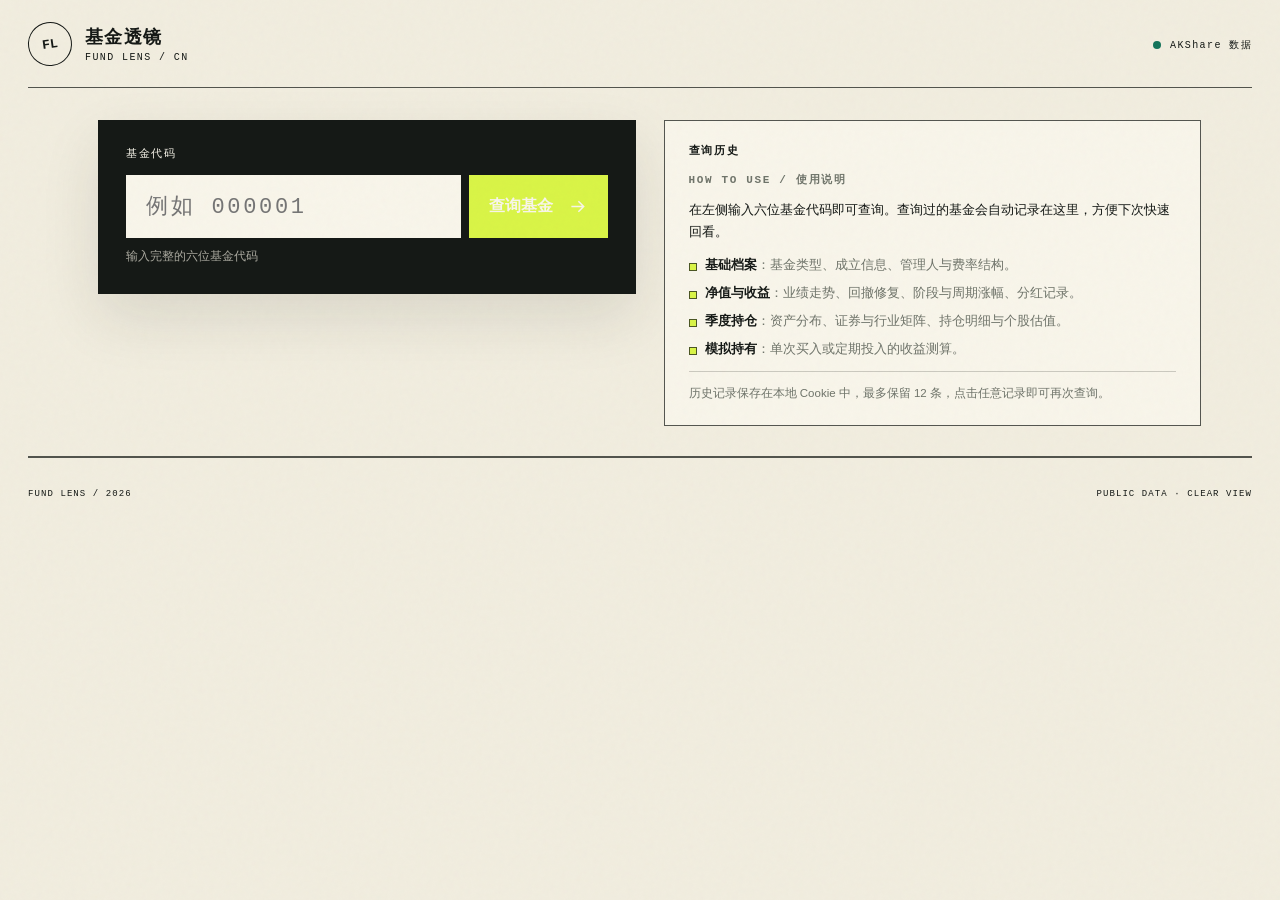
==== static/index.html @ 82916b94 "feat: 牛熊周期新增i说明弹窗并优化移动端展示 - 补充2024-09-24至今牛市段及各周期点位/驱动背景说明 - i按钮改为居中弹窗展示各牛熊周期时间段、点位变化与驱动背景 - 图表包裹横向滚" ====
<!doctype html>
<html lang="zh-CN">
  <head>
    <meta charset="utf-8" />
    <meta name="viewport" content="width=device-width, initial-scale=1" />
    <meta
      name="description"
      content="输入基金代码，查看基金基础资料、净值、阶段业绩与最新持仓。"
    />
    <title>基金透镜 · Fund Lens</title>
    <link
      rel="icon"
      href="data:image/svg+xml,%3Csvg xmlns='http://www.w3.org/2000/svg' viewBox='0 0 64 64'%3E%3Ccircle cx='32' cy='32' r='29' fill='%23f1eddf' stroke='%23151916' stroke-width='3'/%3E%3Ctext x='32' y='38' text-anchor='middle' font-family='serif' font-size='18' font-weight='700' fill='%23151916'%3EFL%3C/text%3E%3C/svg%3E"
    />
    <link rel="stylesheet" href="/static/styles.css?v=20260728.6" />
  </head>
  <body>
    <div class="paper-noise" aria-hidden="true"></div>
    <header class="site-header">
      <a class="brand" href="/" aria-label="基金透镜首页">
        <span class="brand-mark">FL</span>
        <span>
          <strong>基金透镜</strong>
          <small>FUND LENS / CN</small>
        </span>
      </a>
      <div class="live-stamp">
        <span class="pulse-dot"></span>
        AKShare 数据
      </div>
    </header>

    <main>
      <section class="hero" id="search-section">
        <div class="search-panel">
          <form id="fund-form" novalidate>
            <label for="fund-code">基金代码</label>
            <div class="input-row">
              <input
                id="fund-code"
                name="fund-code"
                type="text"
                inputmode="numeric"
                autocomplete="off"
                maxlength="6"
                pattern="[0-9]{6}"
                placeholder="例如 000001"
                aria-describedby="input-help"
              />
              <button type="submit">
                <span>查询基金</span>
                <svg viewBox="0 0 24 24" aria-hidden="true">
                  <path d="M5 12h13M13 6l6 6-6 6" />
                </svg>
              </button>
            </div>
            <p id="input-help" class="input-help">输入完整的六位基金代码</p>
          </form>
        </div>

        <div id="search-history" class="search-history" aria-label="查询历史">
          <div class="search-history-head">
            <span>查询历史</span>
            <button type="button" id="search-history-clear">清空</button>
          </div>
          <div id="search-history-list" class="search-history-list"></div>
          <div id="search-history-empty" class="search-history-empty">
            <p class="eyebrow">HOW TO USE / 使用说明</p>
            <p class="search-history-empty-lead">
              在左侧输入六位基金代码即可查询。查询过的基金会自动记录在这里，方便下次快速回看。
            </p>
            <ul>
              <li><strong>基础档案</strong>：基金类型、成立信息、管理人与费率结构。</li>
              <li><strong>净值与收益</strong>：业绩走势、回撤修复、阶段与周期涨幅、分红记录。</li>
              <li><strong>季度持仓</strong>：资产分布、证券与行业矩阵、持仓明细与个股估值。</li>
              <li><strong>模拟持有</strong>：单次买入或定期投入的收益测算。</li>
            </ul>
            <p class="search-history-empty-tip">
              历史记录保存在本地 Cookie 中，最多保留 12 条，点击任意记录即可再次查询。
            </p>
          </div>
        </div>
      </section>

      <section id="loading-state" class="loading-state" hidden aria-live="polite">
        <div class="loading-orbit">
          <span></span>
          <span></span>
          <strong>读取</strong>
        </div>
        <div>
          <p class="eyebrow">CONNECTING TO DATA SOURCE</p>
          <h2>正在穿透基金档案…</h2>
          <p>AKShare 上游查询通常需要几秒钟。</p>
        </div>
      </section>

      <section id="error-state" class="error-state" hidden role="alert">
        <span class="error-code">!</span>
        <div>
          <p class="eyebrow">QUERY INTERRUPTED</p>
          <h2>这次没有拿到数据</h2>
          <p id="error-message"></p>
        </div>
      </section>

      <section id="results" class="results" hidden aria-live="polite">
        <header class="fund-header">
          <div>
            <p class="eyebrow">FUND PROFILE / 基金档案</p>
            <div class="title-line">
              <h2 id="fund-name">—</h2>
              <span id="fund-code-badge" class="code-badge">000000</span>
            </div>
            <div class="fund-tags">
              <span id="fund-type">—</span>
              <span id="fund-date">成立于 —</span>
              <span id="query-time">更新于 —</span>
            </div>
            <div class="fund-benchmark-summary">
              <span>业绩比较基准</span>
              <strong id="benchmark">—</strong>
            </div>
          </div>
          <div class="fund-refresh-control">
            <button id="copy-ai-button" class="refresh-button" type="button">
              <svg viewBox="0 0 24 24" aria-hidden="true">
                <path d="M9 9h10v12H9zM5 15H3V3h12v2" />
              </svg>
              <span>复制给 AI</span>
            </button>
            <button id="refresh-button" class="refresh-button" type="button">
              <svg viewBox="0 0 24 24" aria-hidden="true">
                <path d="M20 11a8 8 0 1 0-2.34 5.66M20 4v7h-7" />
              </svg>
              <span>强制刷新</span>
            </button>
            <small id="fund-cache-note">日缓存 · 收盘后更新</small>
          </div>
        </header>

        <details class="fund-profile-section compact-profile" aria-labelledby="fund-profile-title" open>
          <summary class="compact-profile-summary">
            <div>
              <p class="eyebrow">FULL PROFILE / FEES / OWNERSHIP</p>
              <h2 id="fund-profile-title">基金档案</h2>
            </div>
            <div class="compact-profile-summary-metrics">
              <span>成立 <strong id="profile-summary-age">—</strong></span>
              <span>管理人 <strong id="profile-summary-manager">—</strong></span>
              <span>运作费 <strong id="profile-summary-cost">—</strong></span>
              <i aria-hidden="true"></i>
            </div>
          </summary>

          <div class="fund-profile-grid">
            <article class="profile-card scale-card">
              <div class="profile-card-heading">
                <span class="section-label">LIFECYCLE &amp; SCALE</span>
                <span id="fund-scale-date">—</span>
              </div>
              <div class="profile-lead">
                <span>最新净资产</span>
                <strong id="fund-scale">—</strong>
              </div>
              <dl class="profile-facts">
                <div>
                  <dt>成立日期</dt>
                  <dd id="founded-date">—</dd>
                </div>
                <div>
                  <dt>成立时间</dt>
                  <dd id="fund-age">—</dd>
                </div>
                <div>
                  <dt>最新份额</dt>
                  <dd id="fund-shares">—</dd>
                </div>
                <div>
                  <dt>成立份额</dt>
                  <dd id="founded-scale">—</dd>
                </div>
              </dl>

              <div class="holder-block">
                <div class="profile-card-heading">
                  <span class="section-label">HOLDER STRUCTURE</span>
                  <span id="holder-period">—</span>
                </div>
                <div
                  id="holder-bar"
                  class="holder-bar"
                  role="img"
                  aria-label="基金个人和机构持有比例"
                >
                  <i id="institution-bar"></i>
                  <i id="individual-bar"></i>
                </div>
                <div class="holder-values">
                  <div>
                    <span><i></i>机构持有</span>
                    <strong id="institution-share">—</strong>
                  </div>
                  <div>
                    <span><i></i>个人持有</span>
                    <strong id="individual-share">—</strong>
                  </div>
                </div>
                <p id="holder-note" class="profile-note">—</p>
              </div>
            </article>

            <article class="profile-card fee-card">
              <div class="profile-card-heading">
                <span class="section-label">PURCHASE FEE</span>
                <span id="purchase-fee-method">—</span>
              </div>
              <div class="profile-lead fee-lead">
                <span id="purchase-fee-lead-label">买入费率</span>
                <strong id="purchase-fee-lead">—</strong>
              </div>
              <p id="purchase-fee-note" class="profile-note">—</p>
              <div class="fee-redeem-block">
                <div class="profile-card-heading">
                  <span class="section-label">REDEEM FEE</span>
                  <span>按持有期限</span>
                </div>
                <div id="redeem-fee-list" class="purchase-fee-list"></div>
                <p id="redeem-fee-note" class="profile-note">—</p>
              </div>
            </article>
          </div>

          <div class="profile-research-grid">
            <article class="profile-card management-card">
              <div class="profile-card-heading">
                <span class="section-label">MANAGEMENT &amp; COST</span>
                <span>持续运作费率</span>
              </div>
              <dl class="facts-list compact-facts">
                <div><dt>基金管理人</dt><dd id="manager">—</dd></div>
                <div><dt>基金托管人</dt><dd id="custodian">—</dd></div>
                <div><dt>管理费率</dt><dd id="management-fee">—</dd></div>
                <div><dt>托管费率</dt><dd id="custodian-fee">—</dd></div>
              </dl>
            </article>

            <article id="share-class-card" class="profile-card share-class-card" hidden>
              <div class="profile-card-heading">
                <span class="section-label">A / C SHARE CLASS</span>
                <span id="share-class-current">—</span>
              </div>
              <div class="share-class-advice">
                <strong id="share-class-threshold">—</strong>
                <p id="share-class-summary" class="profile-note">—</p>
              </div>
              <dl class="facts-list compact-facts">
                <div>
                  <dt>A 类（长期）</dt>
                  <dd id="share-class-a">—</dd>
                </div>
                <div>
                  <dt>C 类（短期）</dt>
                  <dd id="share-class-c">—</dd>
                </div>
              </dl>
              <p id="share-class-note" class="profile-note">—</p>
            </article>
          </div>
        </details>

        <section class="nav-history-section">
          <div class="nav-history-heading">
            <div>
              <p class="eyebrow">PERFORMANCE LENS / HOLDING PERIOD</p>
              <h2>净值与收益全景</h2>
              <p id="nav-chart-subtitle">近一年业绩走势</p>
            </div>
            <div class="nav-chart-controls">
              <div
                id="nav-metric-switcher"
                class="metric-switcher"
                role="tablist"
                aria-label="净值曲线指标"
              >
                <button
                  type="button"
                  data-nav-metric="累计收益率"
                  role="tab"
                  class="active"
                >
                  业绩走势
                </button>
                <button type="button" data-nav-metric="回撤修复" role="tab">
                  回撤修复
                </button>
                <button type="button" data-nav-metric="牛熊周期" role="tab">
                  牛熊周期
                </button>
                <button type="button" data-nav-metric="阶段收益" role="tab">
                  阶段涨幅
                </button>
                <button type="button" data-nav-metric="周期收益" role="tab">
                  周期涨幅
                </button>
                <button type="button" data-nav-metric="累计净值" role="tab">
                  累计净值
                </button>
                <button type="button" data-nav-metric="分红记录" role="tab">
                  分红记录
                </button>
              </div>
              <div
                id="nav-range-switcher"
                class="range-switcher"
                role="tablist"
                aria-label="净值曲线时间区间"
              >
                <button type="button" data-nav-range="all" role="tab">成立以来</button>
                <button type="button" data-nav-range="5y" role="tab">近5年</button>
                <button type="button" data-nav-range="3y" role="tab">近3年</button>
                <button type="button" data-nav-range="1y" role="tab" class="active">近1年</button>
                <button type="button" data-nav-range="6m" role="tab">近6个月</button>
                <button type="button" data-nav-range="3m" role="tab">近3个月</button>
                <button type="button" data-nav-range="1m" role="tab">近1个月</button>
                <button type="button" data-nav-range="custom" role="tab">自定义</button>
              </div>
              <div id="track-benchmark-control" class="track-benchmark-control">
                <label for="track-benchmark-select">
                  <span>赛道基准</span>
                  <select id="track-benchmark-select"></select>
                </label>
                <button
                  id="track-benchmark-help"
                  class="metric-help-trigger"
                  type="button"
                  aria-label="查看赛道基准编制说明"
                  aria-haspopup="dialog"
                  aria-controls="benchmark-help-dialog"
                >i</button>
                <small id="track-benchmark-status">选择用于同图比较的赛道指数</small>
              </div>
            </div>
          </div>

          <form id="nav-custom-range" class="nav-custom-range" hidden>
            <div class="custom-range-intro">
              <span class="section-label">CUSTOM HOLDING WINDOW</span>
              <strong>定义观察区间</strong>
              <small id="custom-range-available">—</small>
            </div>
            <label>
              <span>开始日期</span>
              <input id="custom-range-start" type="date" required />
            </label>
            <i aria-hidden="true">→</i>
            <label>
              <span>结束日期</span>
              <input id="custom-range-end" type="date" required />
            </label>
            <button type="submit">应用区间</button>
            <p id="custom-range-error" role="alert" hidden></p>
          </form>

          <div class="nav-history-summary">
            <div>
              <span id="nav-range-change-label">区间收益</span>
              <strong id="nav-range-change">—</strong>
            </div>
            <div>
              <span id="nav-range-high-label">区间最高</span>
              <strong id="nav-range-high">—</strong>
            </div>
            <div>
              <span id="nav-range-low-label">区间最低</span>
              <strong id="nav-range-low">—</strong>
            </div>
            <div>
              <span id="nav-range-dates-label">覆盖日期</span>
              <strong id="nav-range-dates">—</strong>
            </div>
          </div>

          <section
            id="drawdown-comparison"
            class="drawdown-comparison"
            aria-label="基金与赛道基准回撤修复对比"
            hidden
          >
            <header>
              <div>
                <span class="section-label">DRAWDOWN BENCHMARK</span>
                <h3>回撤修复对照</h3>
              </div>
              <span>同一观察区间</span>
            </header>
            <div class="drawdown-comparison-grid">
              <span class="drawdown-metric-heading">指标</span>
              <strong id="drawdown-fund-heading">基金</strong>
              <strong id="drawdown-benchmark-heading">赛道基准</strong>

              <span>最大回撤比例</span>
              <strong id="drawdown-fund-value">—</strong>
              <strong id="drawdown-benchmark-value">—</strong>

              <span>最大回撤修复天数</span>
              <strong id="drawdown-fund-recovery">—</strong>
              <strong id="drawdown-benchmark-recovery">—</strong>
            </div>
          </section>

          <div id="nav-chart-shell" class="nav-chart-shell">
            <div id="nav-chart-legend" class="nav-chart-legend">
              <span id="nav-chart-fund-legend" class="fund-series">基金涨幅</span>
              <span id="benchmark-legend-label" class="benchmark-series">赛道基准</span>
            </div>
            <svg
              id="nav-history-chart"
              viewBox="0 0 1000 360"
              preserveAspectRatio="none"
              role="img"
              aria-label="基金净值与收益曲线"
            ></svg>
            <div id="nav-chart-tooltip" class="nav-chart-tooltip" hidden>
              <span></span>
              <strong></strong>
            </div>
            <div id="no-nav-history" class="no-nav-history" hidden>
              暂无可用的历史净值数据。
            </div>
          </div>
          <div
            id="dividend-history-panel"
            class="dividend-history-panel"
            aria-label="基金分红记录"
            hidden
          >
            <div class="dividend-list-heading">
              <span>除息日期</span>
              <span>每份现金分红</span>
              <span>公告说明</span>
            </div>
            <div id="dividend-history-list" class="dividend-history-list"></div>
            <div id="no-dividend-history" class="no-dividend-history" hidden>
              所选区间内暂无分红记录。
            </div>
          </div>
          <div
            id="periodic-returns-panel"
            class="periodic-returns-panel"
            aria-label="基金周期涨幅"
            hidden
          >
            <div class="periodic-returns-toolbar">
              <small id="periodic-returns-subtitle">各自然年内的基金、赛道与相对涨跌幅</small>
              <div
                id="periodic-returns-switcher"
                class="periodic-returns-switcher"
                role="tablist"
                aria-label="周期涨幅粒度"
              >
                <button type="button" data-periodic-unit="year" role="tab" class="active">
                  按年
                </button>
                <button type="button" data-periodic-unit="quarter" role="tab">
                  按季度
                </button>
                <button type="button" data-periodic-unit="month" role="tab">
                  按月
                </button>
              </div>
            </div>
            <div class="periodic-returns-list-heading">
              <span>周期</span>
              <span>基金涨幅</span>
              <span id="periodic-benchmark-heading">赛道涨幅</span>
              <span>相对赛道</span>
            </div>
            <div id="periodic-returns-grid" class="periodic-returns-list"></div>
            <div id="periodic-returns-empty" class="periodic-returns-empty" hidden>
              暂无足够的净值数据用于计算周期涨幅。
            </div>
          </div>
          <div
            id="stage-performance-panel"
            class="stage-performance-panel"
            aria-label="阶段涨幅"
            hidden
          >
            <div class="stage-performance-scroll">
              <div class="stage-performance-list-heading">
                <span>阶段</span>
                <span>基金涨幅</span>
                <span id="stage-benchmark-heading">赛道涨幅</span>
                <span>相对赛道</span>
              </div>
              <div id="performance-chart" class="stage-performance-list"></div>
            </div>
          </div>
          <div
            id="bull-bear-panel"
            class="bull-bear-panel"
            aria-label="牛熊周期对比"
            hidden
          >
            <div class="bull-bear-legend">
              <span class="fund-series" id="bull-bear-fund-legend">本基金</span>
              <span class="benchmark-series">沪深300</span>
              <button
                type="button"
                id="bull-bear-info-toggle"
                class="bull-bear-info-toggle"
                aria-expanded="false"
                aria-controls="bull-bear-info"
                title="查看各牛熊周期说明"
              >
                i
              </button>
            </div>
            <div class="bull-bear-chart-scroll">
              <svg
                id="bull-bear-chart"
                viewBox="0 0 1000 360"
                preserveAspectRatio="none"
                role="img"
                aria-label="各牛熊周期内本基金与沪深300累计涨跌幅走势"
              ></svg>
            </div>
            <div id="bull-bear-empty" class="bull-bear-empty" hidden>
              暂无足够的净值数据用于绘制牛熊周期走势。
            </div>
            <p class="bull-bear-caption">上扬曲线为牛市阶段，下降曲线为熊市阶段。</p>
          </div>
          <p id="nav-chart-note" class="nav-chart-note">
            所选区间首日归零，不代表投资者从基金成立日起持有。
          </p>

          <details class="holding-simulator">
            <summary class="simulator-summary">
              <span>
                <small>PERSONAL HOLDING VIEW</small>
                <strong>模拟持有</strong>
              </span>
              <span class="simulator-summary-action">
                <span>单次买入 / 定期投入</span>
                <i aria-hidden="true"></i>
              </span>
            </summary>
            <div class="simulator-body">
              <div class="simulator-intro">
              <div
                id="simulator-mode-switcher"
                class="simulator-mode-switcher"
                role="tablist"
                aria-label="模拟投入方式"
              >
                <button
                  type="button"
                  data-simulator-mode="single"
                  role="tab"
                  class="active"
                >
                  单次买入
                </button>
                <button
                  type="button"
                  data-simulator-mode="recurring"
                  role="tab"
                >
                  定期投入
                </button>
              </div>
              <p id="simulator-description">
                假设在选定日期一次性买入并持有至最新净值日，查看更贴近个人持有期的收益。
              </p>
              </div>
              <form id="holding-simulator-form" class="simulator-form">
              <label>
                <span id="investment-date-label">买入日期</span>
                <input id="holding-start-date" type="date" required />
              </label>
              <label>
                <span id="investment-amount-label">买入金额</span>
                <div class="amount-input">
                  <b>¥</b>
                  <input
                    id="holding-amount"
                    type="number"
                    min="100"
                    step="100"
                    value="10000"
                    required
                  />
                </div>
              </label>
              <label id="investment-frequency-field" hidden>
                <span>投入频率</span>
                <select id="investment-frequency">
                  <option value="monthly">每月一次</option>
                  <option value="weekly">每周一次</option>
                </select>
              </label>
              <button id="holding-simulator-submit" type="submit">
                计算持有结果
              </button>
              </form>
              <div id="holding-simulation-results" class="simulation-results">
              <div>
                <span>累计投入</span>
                <strong id="holding-invested">—</strong>
              </div>
              <div>
                <span id="investment-count-label">买入次数</span>
                <strong id="investment-count">—</strong>
              </div>
              <div>
                <span>持有收益率</span>
                <strong id="holding-return">—</strong>
              </div>
              <div>
                <span>模拟盈亏</span>
                <strong id="holding-profit">—</strong>
              </div>
              <div>
                <span>模拟期末价值</span>
                <strong id="holding-end-value">—</strong>
              </div>
              <div>
                <span>实际计价区间</span>
                <strong id="holding-period">—</strong>
              </div>
              </div>
              <p id="holding-simulator-note" class="simulator-note">
                按单位净值和现金分红估算；不计申购、赎回费用。
              </p>
            </div>
          </details>
        </section>

        <section class="holdings-section">
          <div class="holdings-heading">
            <div>
              <p class="eyebrow">PORTFOLIO DISCLOSURE</p>
              <h2>基金持仓</h2>
              <p id="holdings-period">—</p>
              <p id="holdings-context" class="holdings-context" hidden></p>
            </div>
            <div class="holdings-summary">
              <div id="holdings-tabs" class="holdings-tabs" hidden></div>
              <div class="holdings-count">
                <strong id="holdings-count">0</strong>
                <span>项披露持仓</span>
              </div>
            </div>
          </div>

          <div id="holdings-explorer" class="holdings-explorer" hidden>
            <div class="quarter-switcher">
              <div>
                <span class="section-label">REPORTING PERIOD</span>
                <label for="holdings-quarter-select">选择持仓季度</label>
                <p>切换后按需查询该季度披露的股票、债券与基金持仓。</p>
              </div>
              <div class="quarter-select-control">
                <select
                  id="holdings-quarter-select"
                  aria-label="选择基金持仓季度"
                ></select>
                <span aria-hidden="true">↓</span>
              </div>
              <p
                id="holdings-quarter-status"
                class="holdings-quarter-status"
                role="status"
              >
                <i></i>
                <span>最新披露</span>
              </p>
            </div>

            <section class="quarter-report-panel" aria-labelledby="quarter-report-title">
              <header>
                <div>
                  <span class="section-label">QUARTERLY REPORT ARCHIVE</span>
                  <h3 id="quarter-report-title">季度报告</h3>
                </div>
                <p>
                  <strong id="quarter-report-count">0</strong>
                  <span>份原始报告</span>
                </p>
              </header>
              <div id="quarter-report-list" class="quarter-report-list"></div>
            </section>
          </div>

          <div id="holdings-content" class="holdings-content">
            <article class="asset-allocation-panel">
              <header class="asset-allocation-heading">
                <div>
                  <span class="section-label">ASSET ALLOCATION</span>
                  <h3>资产分布</h3>
                </div>
                <div class="asset-allocation-period">
                  <strong id="asset-allocation-period">—</strong>
                  <span>占基金总资产</span>
                </div>
              </header>
              <div
                id="asset-allocation-bar"
                class="asset-allocation-bar"
                role="img"
                aria-label="基金资产分布"
              ></div>
              <div
                id="asset-allocation-stats"
                class="asset-allocation-stats"
              ></div>
              <aside
                id="target-fund-disclosure"
                class="target-fund-disclosure"
                aria-label="ETF 联接基金原始持仓"
                hidden
              >
                <div class="target-fund-marker">
                  <span>ORIGINAL POSITION</span>
                  <strong>原始基金持仓</strong>
                </div>
                <div class="target-fund-identity">
                  <strong id="target-fund-name">—</strong>
                  <span id="target-fund-code">—</span>
                </div>
                <dl class="target-fund-metrics">
                  <div>
                    <dt>占基金净值</dt>
                    <dd id="target-fund-weight">—</dd>
                  </div>
                  <div>
                    <dt>持仓市值</dt>
                    <dd id="target-fund-market-value">—</dd>
                  </div>
                </dl>
                <div id="target-fund-status" class="target-fund-status">
                  <i aria-hidden="true"></i>
                  <span>已穿透至底层股票</span>
                </div>
              </aside>
              <p id="asset-allocation-note" class="matrix-note">
                资产分布来自基金最新季度报告。
              </p>
            </article>

            <div class="portfolio-matrices">
              <article class="treemap-panel">
                <header class="treemap-heading">
                  <div>
                    <span class="section-label">SECURITY MAP</span>
                    <h3 id="security-map-title">证券持仓矩阵</h3>
                  </div>
                  <div class="matrix-total">
                    <strong id="top-holdings-share">0%</strong>
                    <span id="top-holdings-share-label">已列示占净值</span>
                  </div>
                </header>
                <div
                  id="holding-treemap"
                  class="treemap holding-treemap"
                  role="img"
                  aria-label="证券持仓占净值比例矩阵图"
                ></div>
                <p id="security-map-note" class="matrix-note">
                  矩形面积按各项占净值比例分配，标签显示实际比例。
                </p>
              </article>

              <article class="treemap-panel sector-panel">
                <header class="treemap-heading">
                  <div>
                    <span id="structure-map-label" class="section-label"
                      >SECTOR MAP</span
                    >
                    <h3 id="structure-map-title">行业 / 板块矩阵</h3>
                    <div
                      id="structure-view-tabs"
                      class="structure-view-tabs"
                      role="tablist"
                      aria-label="债券结构维度"
                      hidden
                    ></div>
                  </div>
                  <div class="matrix-total">
                    <strong id="sector-total-share">0%</strong>
                    <span id="sector-total-share-label">股票行业占净值</span>
                  </div>
                </header>
                <div
                  id="sector-treemap"
                  class="treemap sector-treemap"
                  role="img"
                  aria-label="股票行业配置占净值比例矩阵图"
                ></div>
                <div id="sector-empty" class="matrix-empty" hidden></div>
                <p id="sector-note" class="matrix-note">
                  行业分类来自基金定期报告披露。
                </p>
              </article>
            </div>

            <article
              id="stock-fundamentals-panel"
              class="stock-fundamentals-panel"
              hidden
            >
              <header class="stock-fundamentals-heading">
                <div>
                  <span class="section-label">STOCK FUNDAMENTALS</span>
                  <h3>持仓股票估值与质量</h3>
                </div>
                <div class="stock-fundamentals-coverage">
                  <strong id="stock-fundamentals-coverage">0 / 0</strong>
                  <span>指标覆盖</span>
                </div>
              </header>
              <div class="stock-fundamentals-grid">
                <div>
                  <div class="metric-card-label">
                    <span>加权 PE</span>
                    <button
                      class="metric-help-trigger"
                      type="button"
                      data-metric-help="PE"
                      aria-label="查看 PE 指标说明"
                      aria-haspopup="dialog"
                      aria-controls="metric-help-dialog"
                    >i</button>
                  </div>
                  <strong id="stock-weighted-pe">—</strong>
                  <small>TTM</small>
                </div>
                <div>
                  <div class="metric-card-label">
                    <span>加权 PB</span>
                    <button
                      class="metric-help-trigger"
                      type="button"
                      data-metric-help="PB"
                      aria-label="查看 PB 指标说明"
                      aria-haspopup="dialog"
                      aria-controls="metric-help-dialog"
                    >i</button>
                  </div>
                  <strong id="stock-weighted-pb">—</strong>
                  <small>MRQ</small>
                </div>
                <div>
                  <div class="metric-card-label">
                    <span>加权 ROE</span>
                    <button
                      class="metric-help-trigger"
                      type="button"
                      data-metric-help="ROE"
                      aria-label="查看 ROE 指标说明"
                      aria-haspopup="dialog"
                      aria-controls="metric-help-dialog"
                    >i</button>
                  </div>
                  <strong id="stock-weighted-roe">—</strong>
                  <small>PB ÷ PE</small>
                </div>
                <div>
                  <div class="metric-card-label">
                    <span>加权股息率</span>
                    <button
                      class="metric-help-trigger"
                      type="button"
                      data-metric-help="股息率"
                      aria-label="查看股息率指标说明"
                      aria-haspopup="dialog"
                      aria-controls="metric-help-dialog"
                    >i</button>
                  </div>
                  <strong id="stock-weighted-dividend-yield">—</strong>
                  <small>近 12 个月</small>
                </div>
              </div>
              <p id="stock-fundamentals-note" class="matrix-note">
                按已披露股票占净值比例，对可用指标分别加权。
              </p>
            </article>

            <div class="holdings-detail">
              <div class="detail-heading">
                <span class="section-label">DISCLOSED POSITIONS</span>
                <span>明细数据</span>
              </div>
              <div class="table-wrap">
                <table>
                  <thead>
                    <tr>
                      <th>排名</th>
                      <th>证券</th>
                      <th class="stock-industry-column">行业</th>
                      <th id="holding-weight-heading">占净值</th>
                      <th class="stock-fundamental-column">
                        <span class="table-metric-label">PE
                          <button
                            class="metric-help-trigger"
                            type="button"
                            data-metric-help="PE"
                            aria-label="查看 PE 指标说明"
                            aria-haspopup="dialog"
                            aria-controls="metric-help-dialog"
                          >i</button>
                        </span>
                      </th>
                      <th class="stock-fundamental-column">
                        <span class="table-metric-label">PB
                          <button
                            class="metric-help-trigger"
                            type="button"
                            data-metric-help="PB"
                            aria-label="查看 PB 指标说明"
                            aria-haspopup="dialog"
                            aria-controls="metric-help-dialog"
                          >i</button>
                        </span>
                      </th>
                      <th class="stock-fundamental-column">
                        <span class="table-metric-label">ROE
                          <button
                            class="metric-help-trigger"
                            type="button"
                            data-metric-help="ROE"
                            aria-label="查看 ROE 指标说明"
                            aria-haspopup="dialog"
                            aria-controls="metric-help-dialog"
                          >i</button>
                        </span>
                      </th>
                      <th class="stock-fundamental-column">
                        <span class="table-metric-label">股息率
                          <button
                            class="metric-help-trigger"
                            type="button"
                            data-metric-help="股息率"
                            aria-label="查看股息率指标说明"
                            aria-haspopup="dialog"
                            aria-controls="metric-help-dialog"
                          >i</button>
                        </span>
                      </th>
                      <th id="quantity-heading">持股数</th>
                      <th>持仓市值</th>
                    </tr>
                  </thead>
                  <tbody id="holdings-table"></tbody>
                </table>
                <div id="no-holdings" class="no-holdings" hidden>
                  该基金暂无可用的股票、债券或基金持仓数据。
                </div>
              </div>
            </div>
          </div>
        </section>

        <aside id="warnings-panel" class="warnings-panel" hidden>
          <strong>数据提示</strong>
          <ul id="warnings-list"></ul>
        </aside>

        <footer class="data-footer">
          <span>数据仅供研究参考，不构成投资建议。</span>
          <span id="data-source">AKShare</span>
        </footer>
      </section>
    </main>

    <dialog
      id="stock-detail-dialog"
      class="stock-detail-dialog"
      aria-labelledby="stock-detail-name"
    >
      <div class="stock-detail-sheet">
        <button
          id="stock-detail-close"
          class="stock-detail-close"
          type="button"
          aria-label="关闭股票详情"
        >
          <span>关闭</span>
          <b aria-hidden="true">×</b>
        </button>

        <div id="stock-detail-loading" class="stock-detail-loading">
          <span class="stock-loading-rule" aria-hidden="true"></span>
          <p class="eyebrow">READING STOCK TAPE</p>
          <strong>正在读取股票资料与价格趋势…</strong>
        </div>

        <div id="stock-detail-error" class="stock-detail-error" hidden>
          <span>!</span>
          <div>
            <p class="eyebrow">STOCK QUERY INTERRUPTED</p>
            <strong>股票详情暂时不可用</strong>
            <p id="stock-detail-error-message">请稍后重试。</p>
          </div>
        </div>

        <div id="stock-detail-content" hidden>
          <header class="stock-detail-header">
            <div>
              <p class="eyebrow">POSITION RESEARCH / 持仓个股研究</p>
              <div class="stock-detail-title">
                <h2 id="stock-detail-name">—</h2>
                <span id="stock-detail-code">000000</span>
              </div>
              <div class="stock-detail-tags">
                <span id="stock-detail-industry">行业暂无</span>
                <span id="stock-detail-market">市场暂无</span>
                <span id="stock-detail-listed">上市日期暂无</span>
              </div>
            </div>
            <div class="stock-price-stamp">
              <span>最新价格</span>
              <strong id="stock-detail-price">—</strong>
              <small id="stock-detail-change">—</small>
              <time id="stock-detail-price-date">行情日期暂无</time>
              <div class="stock-refresh-control">
                <button id="stock-detail-refresh" type="button">
                  <svg viewBox="0 0 24 24" aria-hidden="true">
                    <path d="M20 7v5h-5M4 17v-5h5" />
                    <path d="M18.2 9A7 7 0 0 0 6.3 6.4L4 9M5.8 15A7 7 0 0 0 17.7 17.6L20 15" />
                  </svg>
                  <span>强制刷新</span>
                </button>
                <em id="stock-detail-cache-note">日缓存 · 收盘后更新</em>
              </div>
            </div>
          </header>

          <section class="stock-metrics-section">
            <header>
              <div>
                <span class="section-label">VALUATION &amp; QUALITY</span>
                <h3>估值与交易指标</h3>
              </div>
              <p id="stock-detail-metric-note">查询时点数据</p>
            </header>
            <div class="stock-detail-metrics">
              <div>
                <div class="metric-card-label">
                  <span>PE</span>
                  <button
                    class="metric-help-trigger"
                    type="button"
                    data-metric-help="PE"
                    aria-label="查看 PE 指标说明"
                    aria-haspopup="dialog"
                    aria-controls="metric-help-dialog"
                  >i</button>
                </div>
                <strong id="stock-detail-pe">—</strong>
                <small>TTM</small>
              </div>
              <div>
                <div class="metric-card-label">
                  <span>PB</span>
                  <button
                    class="metric-help-trigger"
                    type="button"
                    data-metric-help="PB"
                    aria-label="查看 PB 指标说明"
                    aria-haspopup="dialog"
                    aria-controls="metric-help-dialog"
                  >i</button>
                </div>
                <strong id="stock-detail-pb">—</strong>
                <small>MRQ</small>
              </div>
              <div>
                <div class="metric-card-label">
                  <span>ROE</span>
                  <button
                    class="metric-help-trigger"
                    type="button"
                    data-metric-help="ROE"
                    aria-label="查看 ROE 指标说明"
                    aria-haspopup="dialog"
                    aria-controls="metric-help-dialog"
                  >i</button>
                </div>
                <strong id="stock-detail-roe">—</strong>
                <small>PB ÷ PE 推算</small>
              </div>
              <div>
                <div class="metric-card-label">
                  <span>股息率</span>
                  <button
                    class="metric-help-trigger"
                    type="button"
                    data-metric-help="股息率"
                    aria-label="查看股息率指标说明"
                    aria-haspopup="dialog"
                    aria-controls="metric-help-dialog"
                  >i</button>
                </div>
                <strong id="stock-detail-dividend-yield">—</strong>
                <small>近 12 个月</small>
              </div>
              <div>
                <div class="metric-card-label">
                  <span>换手率</span>
                  <button
                    class="metric-help-trigger"
                    type="button"
                    data-metric-help="换手率"
                    aria-label="查看换手率指标说明"
                    aria-haspopup="dialog"
                    aria-controls="metric-help-dialog"
                  >i</button>
                </div>
                <strong id="stock-detail-turnover">—</strong>
                <small>最新交易日</small>
              </div>
            </div>
          </section>

          <section class="stock-price-section">
            <header class="stock-price-heading">
              <div>
                <span class="section-label">CLOSING PRICE TREND</span>
                <h3>收盘价格变化趋势</h3>
                <p>前复权日收盘价 · 不使用 K 线</p>
              </div>
              <div
                class="stock-range-switcher"
                role="tablist"
                aria-label="股票价格趋势区间"
              >
                <button type="button" data-stock-range="all">成立以来</button>
                <button type="button" data-stock-range="5y">5年</button>
                <button type="button" data-stock-range="3y">3年</button>
                <button type="button" data-stock-range="1y" class="active">1年</button>
                <button type="button" data-stock-range="6m">6月</button>
                <button type="button" data-stock-range="3m">3月</button>
                <button type="button" data-stock-range="1m">1月</button>
              </div>
            </header>
            <div class="stock-chart-summary">
              <div>
                <span>区间涨跌</span>
                <strong id="stock-range-change">—</strong>
              </div>
              <div>
                <span>区间最高</span>
                <strong id="stock-range-high">—</strong>
              </div>
              <div>
                <span>区间最低</span>
                <strong id="stock-range-low">—</strong>
              </div>
              <div>
                <span>覆盖日期</span>
                <strong id="stock-range-dates">—</strong>
              </div>
            </div>
            <div class="stock-chart-shell">
              <svg
                id="stock-price-chart"
                viewBox="0 0 1000 340"
                preserveAspectRatio="none"
                role="img"
                aria-label="股票前复权收盘价曲线"
              ></svg>
              <div id="stock-chart-tooltip" class="stock-chart-tooltip" hidden>
                <span>—</span>
                <strong>—</strong>
              </div>
              <p id="stock-chart-empty" class="stock-chart-empty" hidden>
                该区间暂无可用的收盘价数据。
              </p>
            </div>
          </section>

          <footer class="stock-detail-footer">
            <p id="stock-detail-warnings" hidden></p>
            <span>公开数据仅供研究参考，不构成投资建议。</span>
            <time id="stock-detail-query-time">—</time>
          </footer>
        </div>
      </div>
    </dialog>

    <dialog
      id="metric-help-dialog"
      class="metric-help-dialog"
      aria-labelledby="metric-help-title"
    >
      <div class="metric-help-sheet">
        <button
          id="metric-help-close"
          class="metric-help-close"
          type="button"
          aria-label="关闭指标说明"
        >
          <span>关闭</span>
          <b aria-hidden="true">×</b>
        </button>

        <header class="metric-help-heading">
          <p class="eyebrow">METRIC FIELD GUIDE / 指标阅读指南</p>
          <h2 id="metric-help-title">这些数字，应该怎么看？</h2>
          <p>
            估值指标不是单独的买卖信号。优先与同一行业、相近商业模式和自身历史区间比较，
            再结合盈利质量、负债与行业周期判断。
          </p>
          <nav class="metric-help-nav" aria-label="快速查看指标说明">
            <button type="button" data-metric-help="PE">PE</button>
            <button type="button" data-metric-help="PB">PB</button>
            <button type="button" data-metric-help="ROE">ROE</button>
            <button type="button" data-metric-help="股息率">股息率</button>
            <button type="button" data-metric-help="换手率">换手率</button>
          </nav>
        </header>

        <div class="metric-help-content">
          <article id="metric-help-pe" data-metric-help-card="PE">
            <header>
              <span>01 / PE</span>
              <div>
                <h3>市盈率 · Price to Earnings</h3>
                <p>市场愿意为公司每 1 元盈利支付多少价格。</p>
              </div>
            </header>
            <dl>
              <div>
                <dt>怎么算</dt>
                <dd><code>PE = 总市值 ÷ 净利润</code>，也等于股价 ÷ 每股收益。</dd>
              </div>
              <div>
                <dt>怎么看</dt>
                <dd>
                  例如 PE 20×，可理解为当前价格约为一年盈利的 20 倍。低 PE
                  可能便宜，也可能反映增长放缓、盈利周期见顶或经营风险。
                </dd>
              </div>
              <div>
                <dt>项目口径</dt>
                <dd>
                  展示 TTM（最近十二个月）PE。亏损公司的负 PE 参考意义很弱；
                  计算组合加权 PE 时会排除非正值。
                </dd>
              </div>
            </dl>
          </article>

          <article id="metric-help-pb" data-metric-help-card="PB">
            <header>
              <span>02 / PB</span>
              <div>
                <h3>市净率 · Price to Book</h3>
                <p>市场愿意为公司账面每 1 元净资产支付多少价格。</p>
              </div>
            </header>
            <dl>
              <div>
                <dt>怎么算</dt>
                <dd><code>PB = 总市值 ÷ 归母净资产</code>，也等于股价 ÷ 每股净资产。</dd>
              </div>
              <div>
                <dt>怎么看</dt>
                <dd>
                  PB 低于 1× 表示市值低于账面净资产，但不一定是低估，也可能暗示资产质量或盈利能力较弱。
                  PB 更适合银行、保险、制造等资产较重行业。
                </dd>
              </div>
              <div>
                <dt>项目口径</dt>
                <dd>
                  展示 MRQ（最近报告期）PB。轻资产、高 ROE 公司往往天然拥有更高 PB，
                  应优先做同行比较；组合加权 PB 排除非正值。
                </dd>
              </div>
            </dl>
          </article>

          <article id="metric-help-roe" data-metric-help-card="ROE">
            <header>
              <span>03 / ROE</span>
              <div>
                <h3>净资产收益率 · Return on Equity</h3>
                <p>股东投入的每 1 元净资产，一年大致产生多少利润。</p>
              </div>
            </header>
            <dl>
              <div>
                <dt>怎么算</dt>
                <dd>
                  标准定义是 <code>ROE = 归母净利润 ÷ 平均归母净资产 × 100%</code>。
                </dd>
              </div>
              <div>
                <dt>怎么看</dt>
                <dd>
                  ROE 15% 可粗略理解为每 100 元股东权益产生约 15 元利润。持续、稳定的高 ROE
                  通常优于单年突然升高，但高负债、一次性收益或回购也可能推高 ROE。
                </dd>
              </div>
              <div>
                <dt>项目口径</dt>
                <dd>
                  当前项目没有直接读取财报 ROE，而是用
                  <code>ROE ≈ PB ÷ PE × 100%</code> 推算。因 PE 为 TTM、PB 为 MRQ，
                  这是便于横向观察的近似值，不应替代正式财报 ROE。
                </dd>
              </div>
            </dl>
          </article>

          <article id="metric-help-dividend" data-metric-help-card="股息率">
            <header>
              <span>04 / DIVIDEND YIELD</span>
              <div>
                <h3>股息率</h3>
                <p>过去一年现金分红相对于当前股价的比例。</p>
              </div>
            </header>
            <dl>
              <div>
                <dt>怎么算</dt>
                <dd><code>股息率 = 近 12 个月每股现金分红 ÷ 最新价 × 100%</code>。</dd>
              </div>
              <div>
                <dt>怎么看</dt>
                <dd>
                  股息率 4% 表示按过去一年分红水平估算，现金回报约为当前股价的 4%。
                  高股息可能来自稳定分红，也可能只是股价大跌，需检查分红是否可持续。
                </dd>
              </div>
              <div>
                <dt>项目口径</dt>
                <dd>
                  汇总查询日之前 365 天内已经除权除息的现金分红，再除以最新可用价格；
                  不包含送股、未实施方案和股价涨跌收益。
                </dd>
              </div>
            </dl>
          </article>

          <article id="metric-help-turnover" data-metric-help-card="换手率">
            <header>
              <span>05 / TURNOVER</span>
              <div>
                <h3>换手率</h3>
                <p>一个交易日内，流通股票被交易的活跃程度。</p>
              </div>
            </header>
            <dl>
              <div>
                <dt>怎么算</dt>
                <dd><code>换手率 = 当日成交股数 ÷ 流通股数 × 100%</code>。</dd>
              </div>
              <div>
                <dt>怎么看</dt>
                <dd>
                  数值高通常代表交易活跃、分歧或短期关注度较高；数值低通常代表交易清淡。
                  它衡量活跃度，不直接代表上涨、下跌或投资价值。
                </dd>
              </div>
              <div>
                <dt>项目口径</dt>
                <dd>展示历史行情中最新可用交易日的换手率，不做多日平均。</dd>
              </div>
            </dl>
          </article>

          <aside class="metric-help-portfolio-note">
            <span>PORTFOLIO METHOD / 组合口径</span>
            <p>
              持仓区域的“加权 PE / PB”按已披露持仓权重做调和汇总：
              <code>Σ权重 ÷ Σ(权重 ÷ 指标)</code>；“加权 ROE / 股息率”按可用数据做
              加权算术平均。每项只使用有数据的股票，因此不同指标的覆盖范围可能不同。
            </p>
          </aside>
        </div>
      </div>
    </dialog>

    <dialog
      id="benchmark-help-dialog"
      class="metric-help-dialog"
      aria-labelledby="benchmark-help-title"
    >
      <div class="metric-help-sheet">
        <button
          id="benchmark-help-close"
          class="metric-help-close"
          type="button"
          aria-label="关闭赛道基准说明"
        >
          <span>关闭</span>
          <b aria-hidden="true">×</b>
        </button>

        <header class="metric-help-heading">
          <p class="eyebrow">TRACK BENCHMARK GUIDE / 赛道基准说明</p>
          <h2 id="benchmark-help-title">这些赛道基准，代表什么？</h2>
          <p>
            赛道基准用于在同一张图里对照基金与其所属风格的整体走势。选择与基金风格匹配的基准，
            涨跌对比才有意义；风格错配会让超额收益失真。
          </p>
          <nav
            id="benchmark-help-nav"
            class="metric-help-nav"
            aria-label="快速查看赛道基准说明"
          ></nav>
        </header>

        <div id="benchmark-help-content" class="metric-help-content"></div>
      </div>
    </dialog>

    <dialog
      id="bull-bear-info-dialog"
      class="metric-help-dialog"
      aria-labelledby="bull-bear-info-title"
    >
      <div class="metric-help-sheet">
        <button
          id="bull-bear-info-close"
          class="metric-help-close"
          type="button"
          aria-label="关闭牛熊周期说明"
        >
          <span>关闭</span>
          <b aria-hidden="true">×</b>
        </button>

        <header class="metric-help-heading">
          <p class="eyebrow">CYCLE NOTES / 牛熊周期说明</p>
          <h2 id="bull-bear-info-title">2005 年后 A 股主要牛熊周期</h2>
          <p>
            每段周期以上证综指或沪深300的阶段高低点划分，列出时间段、点位变化与驱动背景；
            标注本基金存续期覆盖到的周期及其区间涨跌幅。
          </p>
        </header>

        <div id="bull-bear-info-list" class="bull-bear-info-list"></div>
      </div>
    </dialog>

    <footer class="site-footer">
      <span>FUND LENS / 2026</span>
      <span>PUBLIC DATA · CLEAR VIEW</span>
    </footer>

    <script src="/static/app.js?v=20260728.6" defer></script>
  </body>
</html>
---- static/styles.css ----
:root {
  --paper: #f1eddf;
  --paper-light: #f8f5ea;
  --ink: #151916;
  --muted: #6f746a;
  --line: rgba(21, 25, 22, 0.2);
  --line-strong: rgba(21, 25, 22, 0.72);
  --red: #d33b28;
  --green: #14745a;
  --acid: #d9f447;
  --shadow: 0 24px 60px rgba(35, 38, 28, 0.11);
  --display: "Songti SC", "STSong", "Noto Serif CJK SC", serif;
  --body: "Avenir Next", "PingFang SC", "Microsoft YaHei", sans-serif;
  --mono: "SFMono-Regular", "Roboto Mono", "Courier New", monospace;
}

* {
  box-sizing: border-box;
}

html {
  scroll-behavior: smooth;
}

body {
  margin: 0;
  min-width: 320px;
  color: var(--ink);
  background: var(--paper);
  font-family: var(--body);
  -webkit-font-smoothing: antialiased;
}

button,
input {
  font: inherit;
}

button {
  color: inherit;
}

.paper-noise {
  position: fixed;
  inset: 0;
  z-index: 20;
  pointer-events: none;
  opacity: 0.23;
  background-image: url("data:image/svg+xml,%3Csvg viewBox='0 0 180 180' xmlns='http://www.w3.org/2000/svg'%3E%3Cfilter id='n'%3E%3CfeTurbulence type='fractalNoise' baseFrequency='.9' numOctaves='3' stitchTiles='stitch'/%3E%3C/filter%3E%3Crect width='100%25' height='100%25' filter='url(%23n)' opacity='.12'/%3E%3C/svg%3E");
  mix-blend-mode: multiply;
}

.site-header,
.site-footer,
main {
  width: min(1440px, calc(100% - 56px));
  margin-inline: auto;
}

.site-header {
  min-height: 88px;
  display: flex;
  align-items: center;
  justify-content: space-between;
  border-bottom: 1px solid var(--line-strong);
}

.brand {
  display: inline-flex;
  align-items: center;
  gap: 13px;
  color: inherit;
  text-decoration: none;
}

.brand-mark {
  width: 44px;
  height: 44px;
  display: grid;
  place-items: center;
  border: 1.5px solid var(--ink);
  border-radius: 50%;
  font-family: var(--mono);
  font-size: 13px;
  font-weight: 700;
  transform: rotate(-8deg);
}

.brand strong,
.brand small {
  display: block;
}

.brand strong {
  font-family: var(--display);
  font-size: 18px;
  letter-spacing: 0.08em;
}

.brand small,
.live-stamp {
  margin-top: 3px;
  font-family: var(--mono);
  font-size: 10px;
  letter-spacing: 0.14em;
}

.live-stamp {
  display: flex;
  align-items: center;
  gap: 9px;
}

.pulse-dot {
  width: 8px;
  height: 8px;
  border-radius: 50%;
  background: var(--green);
  box-shadow: 0 0 0 0 rgba(20, 116, 90, 0.45);
  animation: pulse 2s infinite;
}

.hero {
  position: relative;
  display: grid;
  grid-template-columns: minmax(0, 1fr) minmax(0, 1fr);
  align-items: start;
  gap: 28px;
  padding: 32px 4vw 30px 5.5vw;
  overflow: hidden;
  border-bottom: 1px solid var(--line-strong);
}

.eyebrow,
.section-label {
  margin: 0 0 18px;
  font-family: var(--mono);
  font-size: 11px;
  font-weight: 700;
  letter-spacing: 0.15em;
  text-transform: uppercase;
}

.hero h1 {
  max-width: 760px;
  margin: 0;
  font-family: var(--display);
  font-size: clamp(58px, 7.1vw, 114px);
  font-weight: 600;
  line-height: 0.98;
  letter-spacing: -0.07em;
}

.hero-description {
  max-width: 560px;
  margin: 30px 0 0 7px;
  color: var(--muted);
  font-size: 15px;
  line-height: 1.9;
}

.search-panel {
  position: relative;
  z-index: 2;
  padding: 26px 28px;
  background: var(--ink);
  color: var(--paper-light);
  box-shadow: var(--shadow);
}

.search-history {
  position: relative;
  z-index: 2;
  align-self: stretch;
  padding: 22px 24px;
  border: 1px solid var(--line-strong);
  background: var(--paper-light, #fff);
  display: flex;
  flex-direction: column;
  gap: 14px;
}

.search-history-head {
  display: flex;
  align-items: center;
  justify-content: space-between;
}

.search-history-head span {
  font-family: var(--mono);
  font-size: 11px;
  font-weight: 700;
  letter-spacing: 0.15em;
  text-transform: uppercase;
}

.search-history-head button {
  padding: 3px 8px;
  color: var(--muted);
  background: transparent;
  border: 1px solid var(--line);
  cursor: pointer;
  font-family: var(--mono);
  font-size: 11px;
  transition: 160ms ease;
}

.search-history-head button:hover {
  color: var(--ink);
  border-color: var(--line-strong);
}

.search-history-list {
  display: flex;
  flex-direction: column;
  gap: 6px;
  max-height: 220px;
  overflow-y: auto;
}

.search-history-item {
  display: flex;
  align-items: center;
  gap: 12px;
  width: 100%;
  padding: 9px 12px;
  text-align: left;
  background: transparent;
  border: 1px solid var(--line);
  cursor: pointer;
  transition: 160ms ease;
}

.search-history-item:hover {
  background: var(--ink);
  color: var(--paper-light);
  border-color: var(--ink);
}

.search-history-item .history-code {
  font-family: var(--mono);
  font-size: 13px;
  font-weight: 700;
  letter-spacing: 0.06em;
}

.search-history-item .history-name {
  flex: 1;
  min-width: 0;
  overflow: hidden;
  text-overflow: ellipsis;
  white-space: nowrap;
  font-size: 13px;
  color: inherit;
}

.search-history-item:hover .history-name {
  color: var(--paper-light);
}

.search-panel label {
  display: block;
  margin-bottom: 14px;
  font-family: var(--mono);
  font-size: 11px;
  letter-spacing: 0.14em;
}

.input-row {
  display: grid;
  grid-template-columns: 1fr auto;
  gap: 8px;
}

.input-row input {
  width: 100%;
  min-width: 0;
  padding: 18px 18px 16px;
  color: var(--ink);
  background: var(--paper-light);
  border: 2px solid transparent;
  border-radius: 0;
  outline: none;
  font-family: var(--mono);
  font-size: 22px;
  letter-spacing: 0.12em;
  transition: border-color 160ms ease;
}

.input-row input:focus {
  border-color: var(--acid);
}

.input-row button {
  display: inline-flex;
  align-items: center;
  gap: 14px;
  padding: 0 20px;
  background: var(--acid);
  border: 0;
  cursor: pointer;
  font-weight: 700;
  transition:
    background 160ms ease,
    transform 160ms ease;
}

.input-row button:hover {
  background: #e7fb78;
  transform: translateX(3px);
}

.input-row svg,
.refresh-button svg {
  width: 21px;
  fill: none;
  stroke: currentColor;
  stroke-width: 1.8;
}

.input-help {
  min-height: 20px;
  margin: 10px 0 0;
  color: #aaa99f;
  font-size: 12px;
}

.input-help.invalid {
  color: #ff8c7d;
}

.search-history-empty {
  display: flex;
  flex-direction: column;
  gap: 12px;
}

.search-history-empty .eyebrow {
  margin: 0;
  color: var(--muted);
}

.search-history-empty-lead {
  margin: 0;
  font-size: 13px;
  line-height: 1.7;
  color: var(--ink);
}

.search-history-empty ul {
  margin: 0;
  padding: 0;
  list-style: none;
  display: flex;
  flex-direction: column;
  gap: 8px;
}

.search-history-empty li {
  position: relative;
  padding-left: 16px;
  font-size: 12.5px;
  line-height: 1.6;
  color: var(--muted);
}

.search-history-empty li::before {
  content: "";
  position: absolute;
  left: 0;
  top: 8px;
  width: 6px;
  height: 6px;
  background: var(--acid, #151916);
  border: 1px solid var(--line-strong);
}

.search-history-empty li strong {
  color: var(--ink);
}

.search-history-empty-tip {
  margin: 0;
  padding-top: 12px;
  border-top: 1px solid var(--line);
  font-size: 11.5px;
  line-height: 1.6;
  color: var(--muted);
}

.loading-state,
.error-state {
  min-height: 360px;
  display: flex;
  align-items: center;
  justify-content: center;
  gap: 44px;
  border-bottom: 1px solid var(--line-strong);
}

[hidden] {
  display: none !important;
}

.loading-orbit {
  position: relative;
  width: 120px;
  height: 120px;
  display: grid;
  place-items: center;
  border: 1px solid var(--line);
  border-radius: 50%;
}

.loading-orbit span {
  position: absolute;
  inset: -1px;
  border: 2px solid transparent;
  border-top-color: var(--red);
  border-radius: 50%;
  animation: orbit 1.2s linear infinite;
}

.loading-orbit span:nth-child(2) {
  inset: 15px;
  border-top-color: var(--green);
  animation-direction: reverse;
  animation-duration: 0.85s;
}

.loading-orbit strong {
  font-family: var(--display);
  font-size: 19px;
}

.loading-state h2,
.error-state h2 {
  margin: 0 0 10px;
  font-family: var(--display);
  font-size: 36px;
}

.loading-state p:last-child,
.error-state p:last-child {
  color: var(--muted);
}

.error-code {
  width: 72px;
  height: 72px;
  display: grid;
  place-items: center;
  color: var(--paper-light);
  background: var(--red);
  border-radius: 50%;
  font-family: var(--display);
  font-size: 42px;
}

.results {
  padding-top: 80px;
  animation: reveal 550ms ease both;
}

.results:not([hidden]) {
  display: flex;
  flex-direction: column;
}

.fund-header {
  order: 1;
}

.nav-history-section {
  order: 2;
}

.compact-profile {
  order: 3;
}

.holdings-section {
  order: 4;
}

.warnings-panel {
  order: 5;
}

.data-footer {
  order: 6;
}

.fund-header {
  display: flex;
  align-items: flex-end;
  justify-content: space-between;
  gap: 30px;
  padding: 0 1.5vw 36px;
  border-bottom: 1px solid var(--line-strong);
}

.fund-header > div {
  flex: 1;
  min-width: 0;
}

.fund-header > .fund-refresh-control {
  flex: 0 0 auto;
  min-width: 154px;
  text-align: right;
}

.title-line {
  display: flex;
  align-items: center;
  flex-wrap: wrap;
  gap: 20px;
}

.title-line h2 {
  margin: 0;
  font-family: var(--display);
  font-size: clamp(42px, 5vw, 76px);
  line-height: 1.05;
  letter-spacing: -0.055em;
}

.code-badge {
  padding: 8px 11px;
  background: var(--acid);
  font-family: var(--mono);
  font-size: 15px;
  font-weight: 700;
  transform: rotate(-2deg);
  cursor: pointer;
  user-select: none;
  transition: filter 0.15s ease;
}

.code-badge:hover {
  filter: brightness(0.94);
}

.code-badge[data-copied="true"] {
  filter: brightness(1.05);
}

.fund-tags {
  display: flex;
  flex-wrap: wrap;
  gap: 8px;
  margin-top: 20px;
}

.fund-tags span {
  padding: 6px 10px;
  border: 1px solid var(--line);
  font-size: 11px;
}

.fund-benchmark-summary {
  display: grid;
  grid-template-columns: auto minmax(0, 1fr);
  align-items: start;
  gap: 12px;
  max-width: 920px;
  margin-top: 14px;
  padding-left: 10px;
  border-left: 3px solid var(--acid);
}

.fund-benchmark-summary span {
  padding-top: 3px;
  color: var(--muted);
  font-size: 9px;
  white-space: nowrap;
}

.fund-benchmark-summary strong {
  font-family: var(--display);
  font-size: 15px;
  font-weight: 500;
  line-height: 1.45;
  overflow-wrap: anywhere;
  white-space: normal;
}

.refresh-button {
  display: inline-flex;
  align-items: center;
  gap: 9px;
  padding: 10px 13px;
  background: transparent;
  border: 1px solid var(--line-strong);
  cursor: pointer;
}

.refresh-button:disabled {
  cursor: wait;
  opacity: 0.45;
}

.refresh-button:hover svg {
  transform: rotate(80deg);
}

.refresh-button:disabled svg {
  animation: orbit 850ms linear infinite;
}

.refresh-button svg {
  transition: transform 220ms ease;
}

.fund-refresh-control small {
  display: block;
  max-width: 230px;
  margin-top: 8px;
  color: var(--muted);
  font: 400 8px/1.45 var(--mono);
}

.dashboard-grid {
  display: grid;
  grid-template-columns: 1.35fr 0.85fr 0.8fr;
  border-bottom: 1px solid var(--line-strong);
}

.panel {
  min-height: 390px;
  padding: 34px 2.4vw;
  border-right: 1px solid var(--line-strong);
}

.panel:last-child {
  border-right: 0;
}

.panel-heading {
  display: flex;
  justify-content: space-between;
  align-items: flex-start;
  gap: 20px;
  margin-bottom: 34px;
}

.panel-heading > div {
  display: flex;
  align-items: center;
  gap: 13px;
}

.panel-heading h3 {
  margin: 0;
  font-family: var(--display);
  font-size: 26px;
}

.panel-heading small {
  color: var(--muted);
  font-family: var(--mono);
  font-size: 10px;
}

.section-number {
  font-family: var(--mono);
  font-size: 10px;
  padding-bottom: 3px;
  border-bottom: 2px solid var(--red);
}

.stage-performance-panel {
  margin-top: 12px;
}

.stage-performance-list-heading,
.stage-performance-row,
.periodic-returns-list-heading,
.periodic-return-row {
  display: grid;
  align-items: center;
  gap: 14px;
}

.stage-performance-list-heading,
.stage-performance-row {
  grid-template-columns:
    minmax(90px, 1fr)
    repeat(3, minmax(100px, 0.8fr));
}

.periodic-returns-list-heading,
.periodic-return-row {
  grid-template-columns: minmax(90px, 1fr) repeat(3, minmax(100px, 0.8fr));
}

.stage-performance-scroll {
  overflow-x: auto;
  scrollbar-color: var(--line-strong) transparent;
  scrollbar-width: thin;
}

.stage-performance-list-heading,
.periodic-returns-list-heading {
  padding: 0 4px 10px;
  color: var(--muted);
  font-family: var(--mono);
  font-size: 10px;
  letter-spacing: 0.1em;
  text-transform: uppercase;
  border-bottom: 1px solid var(--line-strong);
}

.stage-performance-list-heading span:not(:first-child),
.stage-performance-row strong,
.periodic-returns-list-heading span:not(:first-child),
.periodic-return-row strong {
  text-align: right;
}

.stage-performance-list,
.periodic-returns-list {
  border-bottom: 1px solid var(--line);
}

.stage-performance-row,
.periodic-return-row {
  padding: 15px 4px;
  border-bottom: 1px solid var(--line);
  animation: reveal 420ms ease both;
}

.stage-performance-row:last-child,
.periodic-return-row:last-child {
  border-bottom: 0;
}

.stage-performance-row span,
.periodic-return-row span {
  font-family: var(--body);
  font-size: 14px;
}

.stage-performance-row strong,
.periodic-return-row strong {
  font-family: var(--mono);
  font-size: clamp(17px, 1.6vw, 23px);
  font-weight: 500;
  letter-spacing: -0.04em;
}

.stage-performance-row .benchmark-value,
.periodic-return-row .benchmark-value {
  font-size: clamp(14px, 1.25vw, 19px);
}

.stage-performance-row .relative-value,
.periodic-return-row .relative-value {
  font-size: clamp(13px, 1.15vw, 17px);
}

.chart-note {
  margin: 17px 0 0;
  color: var(--muted);
  font-size: 10px;
}

.nav-history-section {
  padding: 66px 2.4vw 48px;
  border-bottom: 1px solid var(--line-strong);
}

.nav-history-heading {
  display: flex;
  justify-content: space-between;
  align-items: flex-end;
  gap: 32px;
}

.nav-history-heading h2 {
  margin: 0;
  font-family: var(--display);
  font-size: clamp(38px, 4vw, 62px);
}

.nav-history-heading > div:first-child > p:last-child {
  margin: 10px 0 0;
  color: var(--muted);
  font-size: 12px;
}

.nav-chart-controls {
  display: grid;
  justify-items: end;
  gap: 9px;
}

.metric-switcher {
  display: flex;
  gap: 3px;
  padding: 3px;
  background: rgba(21, 25, 22, 0.07);
}

.metric-switcher button {
  position: relative;
  padding: 9px 12px;
  border: 0;
  background: transparent;
  color: var(--muted);
  font: 600 10px/1 var(--mono);
  cursor: pointer;
}

.metric-switcher button:hover,
.metric-switcher button:focus-visible {
  color: var(--ink);
}

.metric-switcher button.active {
  background: var(--paper-light);
  color: var(--ink);
  box-shadow: inset 0 -2px 0 var(--acid);
}

.range-switcher {
  display: flex;
  border: 1px solid var(--line-strong);
}

.range-switcher button {
  padding: 10px 13px;
  border: 0;
  border-right: 1px solid var(--line);
  background: transparent;
  color: var(--muted);
  font: 600 10px/1 var(--mono);
  cursor: pointer;
  transition:
    background 160ms ease,
    color 160ms ease;
}

.range-switcher button:last-child {
  border-right: 0;
}

.range-switcher button:hover,
.range-switcher button:focus-visible {
  color: var(--ink);
}

.range-switcher button.active {
  background: var(--ink);
  color: var(--paper);
}

.track-benchmark-control {
  display: flex;
  align-items: center;
  justify-content: flex-end;
  gap: 10px;
}

.track-benchmark-control label {
  display: flex;
  align-items: center;
  gap: 8px;
}

.track-benchmark-control label > span {
  color: var(--muted);
  font: 600 9px/1 var(--mono);
  letter-spacing: 0.04em;
}

.track-benchmark-control select {
  min-height: 34px;
  padding: 7px 30px 7px 10px;
  border: 1px solid var(--line-strong);
  border-radius: 0;
  outline: 0;
  background: var(--paper-light);
  color: var(--ink);
  font: 600 9px/1 var(--mono);
  cursor: pointer;
}

.track-benchmark-control select:focus {
  border-color: var(--ink);
  box-shadow: inset 0 -2px 0 var(--acid);
}

.track-benchmark-control select:disabled {
  cursor: wait;
  opacity: 0.62;
}

.track-benchmark-control small {
  max-width: 360px;
  color: var(--muted);
  font: 500 8px/1.45 var(--mono);
  text-align: right;
}

.nav-custom-range {
  position: relative;
  display: grid;
  grid-template-columns: minmax(205px, 1fr) minmax(150px, 0.72fr) auto minmax(150px, 0.72fr) auto;
  align-items: end;
  gap: 14px;
  margin-top: 26px;
  padding: 18px 20px;
  border: 1px solid var(--line-strong);
  background:
    linear-gradient(105deg, rgba(217, 244, 71, 0.14), transparent 34%),
    rgba(248, 245, 234, 0.55);
}

.custom-range-intro strong,
.custom-range-intro small {
  display: block;
}

.custom-range-intro strong {
  margin-top: 5px;
  font-family: var(--display);
  font-size: 20px;
}

.custom-range-intro small {
  margin-top: 7px;
  color: var(--muted);
  font-family: var(--mono);
  font-size: 8px;
}

.nav-custom-range label > span {
  display: block;
  margin-bottom: 7px;
  color: var(--muted);
  font-size: 9px;
}

.nav-custom-range input {
  width: 100%;
  min-height: 41px;
  padding: 8px 10px;
  border: 1px solid var(--line);
  border-radius: 0;
  outline: 0;
  background: rgba(248, 245, 234, 0.86);
  color: var(--ink);
  font: 500 10px/1 var(--mono);
}

.nav-custom-range input:focus {
  border-color: var(--ink);
  box-shadow: inset 0 -2px 0 var(--acid);
}

.nav-custom-range > i {
  align-self: center;
  margin-top: 18px;
  font-family: var(--mono);
  font-style: normal;
}

.nav-custom-range button {
  min-height: 41px;
  padding: 10px 18px;
  border: 1px solid var(--ink);
  background: var(--ink);
  color: var(--paper-light);
  font: 600 9px/1 var(--mono);
  letter-spacing: 0.06em;
  cursor: pointer;
}

.nav-custom-range button:hover,
.nav-custom-range button:focus-visible {
  background: var(--acid);
  color: var(--ink);
}

#custom-range-error {
  position: absolute;
  right: 20px;
  bottom: -24px;
  margin: 0;
  color: var(--red);
  font-size: 9px;
}

.nav-history-summary {
  display: grid;
  grid-template-columns: 0.75fr 0.75fr 0.75fr 1.75fr;
  margin-top: 38px;
  border-top: 1px solid var(--line);
  border-left: 1px solid var(--line);
}

.nav-history-summary > div {
  padding: 14px 16px;
  border-right: 1px solid var(--line);
  border-bottom: 1px solid var(--line);
}

.nav-history-summary span,
.nav-history-summary strong {
  display: block;
}

.nav-history-summary span {
  color: var(--muted);
  font-size: 9px;
}

.nav-history-summary strong {
  margin-top: 7px;
  font-family: var(--mono);
  font-size: 14px;
  font-weight: 500;
}

.nav-history-summary.drawdown-summary > div:first-child {
  background: rgba(20, 116, 90, 0.075);
}

.nav-history-summary.drawdown-summary > div:nth-child(2) {
  background: rgba(211, 59, 40, 0.07);
}

.nav-history-summary.drawdown-summary > div:first-child span::before,
.nav-history-summary.drawdown-summary > div:nth-child(2) span::before {
  display: inline-block;
  width: 13px;
  height: 4px;
  margin: 0 7px 2px 0;
  background: #57b79f;
  content: "";
}

.nav-history-summary.drawdown-summary > div:nth-child(2) span::before {
  background: #ee8b82;
}

.drawdown-value {
  color: var(--green);
}

.drawdown-comparison {
  display: grid;
  grid-template-columns: minmax(190px, 0.7fr) minmax(0, 2fr);
  margin-top: 38px;
  border: 1px solid var(--line-strong);
  background:
    linear-gradient(120deg, rgba(20, 116, 90, 0.055), transparent 38%),
    rgba(248, 245, 234, 0.48);
}

.drawdown-comparison[hidden] {
  display: none;
}

.drawdown-comparison > header {
  padding: 20px;
  border-right: 1px solid var(--line-strong);
}

.drawdown-comparison .section-label {
  margin-bottom: 10px;
  font-size: 8px;
  letter-spacing: 0.1em;
}

.drawdown-comparison h3 {
  margin: 0;
  font-family: var(--display);
  font-size: 24px;
}

.drawdown-comparison > header > span {
  display: block;
  margin-top: 8px;
  color: var(--muted);
  font: 500 9px/1.4 var(--mono);
}

.drawdown-comparison-grid {
  display: grid;
  grid-template-columns: minmax(150px, 1fr) repeat(2, minmax(150px, 1fr));
}

.drawdown-comparison-grid > span,
.drawdown-comparison-grid > strong {
  display: flex;
  align-items: center;
  min-height: 45px;
  padding: 10px 14px;
  border-right: 1px solid var(--line);
  border-bottom: 1px solid var(--line);
}

.drawdown-comparison-grid > :nth-child(3n) {
  border-right: 0;
}

.drawdown-comparison-grid > :nth-last-child(-n + 3) {
  border-bottom: 0;
}

.drawdown-comparison-grid > span {
  color: var(--muted);
  font-size: 9px;
}

.drawdown-comparison-grid > strong {
  font: 600 12px/1.35 var(--mono);
}

.drawdown-comparison-grid > strong:nth-child(3n + 2) {
  color: var(--green);
  background: rgba(20, 116, 90, 0.045);
}

.drawdown-comparison-grid > strong:nth-child(3n) {
  color: #315f91;
  background: rgba(49, 95, 145, 0.05);
}

.drawdown-metric-heading {
  color: var(--ink) !important;
  font-family: var(--mono);
  font-weight: 700;
  letter-spacing: 0.05em;
}

.nav-chart-shell {
  position: relative;
  min-height: 390px;
  margin-top: 18px;
  background:
    linear-gradient(rgba(21, 25, 22, 0.025) 1px, transparent 1px),
    linear-gradient(90deg, rgba(21, 25, 22, 0.025) 1px, transparent 1px);
  background-size: 28px 28px;
}

.nav-chart-legend {
  position: absolute;
  z-index: 2;
  top: 8px;
  right: 16px;
  display: flex;
  gap: 14px;
  padding: 6px 8px;
  background: rgba(248, 245, 234, 0.82);
  backdrop-filter: blur(6px);
  color: var(--muted);
  font: 600 8px/1 var(--mono);
  pointer-events: none;
}

.nav-chart-legend span::before {
  display: inline-block;
  width: 18px;
  height: 2px;
  margin: 0 6px 2px 0;
  background: var(--red);
  content: "";
}

.nav-chart-legend .benchmark-series::before {
  background: #315f91;
}

#nav-history-chart {
  display: block;
  width: 100%;
  height: 390px;
  overflow: visible;
  touch-action: pan-y;
}

.nav-grid line {
  stroke: rgba(21, 25, 22, 0.16);
  stroke-width: 1;
  vector-effect: non-scaling-stroke;
}

.nav-grid text {
  fill: var(--muted);
  font-family: var(--mono);
  font-size: 9px;
}

.nav-grid line.zero-line {
  stroke: rgba(21, 25, 22, 0.42);
  stroke-width: 1.25;
}

.nav-grid text.zero-label {
  fill: var(--ink);
  font-weight: 700;
}

.nav-area {
  fill: url("#nav-area-gradient");
}

.nav-line {
  fill: none;
  stroke: var(--red);
  stroke-width: 2.2;
  stroke-linecap: round;
  stroke-linejoin: round;
  vector-effect: non-scaling-stroke;
  animation: reveal-line 780ms ease both;
}

.benchmark-line {
  fill: none;
  stroke: #315f91;
  stroke-width: 2;
  stroke-dasharray: 7 4;
  stroke-linecap: round;
  stroke-linejoin: round;
  vector-effect: non-scaling-stroke;
  animation: reveal-line 780ms 90ms ease both;
}

#nav-history-chart.drawdown-view .nav-area {
  opacity: 0.22;
}

#nav-history-chart.drawdown-view .nav-line {
  stroke: #9aada7;
  stroke-width: 1.8;
  opacity: 0.72;
}

.drawdown-decline-band {
  fill: rgba(20, 116, 90, 0.08);
}

.drawdown-recovery-band {
  fill: rgba(211, 59, 40, 0.09);
}

.drawdown-decline-line,
.drawdown-recovery-line {
  fill: none;
  stroke-linecap: round;
  stroke-linejoin: round;
  stroke-width: 3.5;
  vector-effect: non-scaling-stroke;
}

.drawdown-decline-line {
  stroke: #2aa686;
}

.drawdown-recovery-line {
  stroke: #e34b40;
}

.drawdown-recovery-line.pending {
  stroke-dasharray: 7 5;
}

.benchmark-drawdown-decline-line,
.benchmark-drawdown-recovery-line {
  fill: none;
  stroke-linecap: round;
  stroke-linejoin: round;
  stroke-width: 3.2;
  vector-effect: non-scaling-stroke;
}

.benchmark-drawdown-decline-line {
  stroke: #315f91;
}

.benchmark-drawdown-recovery-line {
  stroke: #7294b9;
}

.drawdown-marker line {
  stroke: currentColor;
  stroke-dasharray: 3 3;
  stroke-width: 1;
  vector-effect: non-scaling-stroke;
}

.drawdown-marker circle {
  fill: var(--paper-light);
  stroke: currentColor;
  stroke-width: 3;
  vector-effect: non-scaling-stroke;
}

.drawdown-marker rect {
  fill: currentColor;
}

.drawdown-marker text {
  fill: var(--paper-light);
  font-family: var(--mono);
  font-size: 10px;
  font-weight: 700;
}

.drawdown-marker.maximum {
  color: #16876d;
}

.drawdown-marker.repair {
  color: #df4338;
}

.drawdown-marker.repair.pending {
  color: #b75b34;
}

.nav-crosshair line {
  stroke: var(--ink);
  stroke-width: 1;
  stroke-dasharray: 4 4;
  vector-effect: non-scaling-stroke;
}

.nav-crosshair circle {
  fill: var(--acid);
  stroke: var(--ink);
  stroke-width: 2;
  vector-effect: non-scaling-stroke;
}

.nav-crosshair circle.benchmark-crosshair-point {
  fill: var(--paper-light);
  stroke: #315f91;
}

.nav-dividends line {
  stroke: #d88727;
  stroke-width: 1;
  stroke-dasharray: 3 4;
  opacity: 0.72;
  vector-effect: non-scaling-stroke;
}

.nav-dividends circle {
  fill: var(--paper);
  stroke: #d88727;
  stroke-width: 2;
  vector-effect: non-scaling-stroke;
}

.nav-chart-tooltip {
  position: absolute;
  z-index: 3;
  min-width: 132px;
  padding: 9px 11px;
  background: var(--ink);
  color: var(--paper-light);
  pointer-events: none;
  transform: translate(12px, calc(-100% - 12px));
  box-shadow: var(--shadow);
}

.nav-chart-tooltip.align-right {
  transform: translate(calc(-100% - 12px), calc(-100% - 12px));
}

.nav-chart-tooltip span,
.nav-chart-tooltip strong {
  display: block;
  font-family: var(--mono);
}

.nav-chart-tooltip span {
  margin-bottom: 4px;
  color: rgba(248, 245, 234, 0.65);
  font-size: 9px;
}

.nav-chart-tooltip strong {
  font-size: 11px;
  font-weight: 600;
}

.no-nav-history {
  position: absolute;
  inset: 0;
  display: grid;
  place-items: center;
  color: var(--muted);
  font-size: 12px;
}

.dividend-history-panel {
  min-height: 300px;
  margin-top: 0;
  border: 1px solid var(--line-strong);
  background:
    linear-gradient(120deg, rgba(217, 244, 71, 0.08), transparent 32%),
    rgba(248, 245, 234, 0.32);
}

.dividend-history-panel[hidden] {
  display: none;
}

.dividend-list-heading,
.dividend-history-row {
  display: grid;
  grid-template-columns: minmax(145px, 0.6fr) minmax(150px, 0.7fr) minmax(260px, 1.7fr);
  align-items: center;
}

.dividend-list-heading {
  min-height: 42px;
  border-bottom: 1px solid var(--ink);
  color: var(--muted);
  font-family: var(--mono);
  font-size: 8px;
  letter-spacing: 0.08em;
}

.dividend-list-heading span,
.dividend-history-row > * {
  min-width: 0;
  padding: 11px 16px;
  border-right: 1px solid var(--line);
}

.dividend-list-heading span:last-child,
.dividend-history-row > *:last-child {
  border-right: 0;
}

.dividend-history-list {
  max-height: 430px;
  overflow-y: auto;
}

.dividend-history-row {
  min-height: 56px;
  border-bottom: 1px solid var(--line);
  animation: reveal 320ms ease both;
  animation-delay: var(--dividend-delay);
}

.dividend-history-row:last-child {
  border-bottom: 0;
}

.dividend-history-row time,
.dividend-history-row strong {
  font-family: var(--mono);
}

.dividend-history-row time {
  font-size: 11px;
}

.dividend-history-row strong {
  color: var(--red);
  font-size: 15px;
  font-weight: 500;
}

.dividend-history-row > span {
  overflow: hidden;
  color: var(--muted);
  font-size: 10px;
  text-overflow: ellipsis;
  white-space: nowrap;
}

.no-dividend-history {
  min-height: 255px;
  display: grid;
  place-items: center;
  color: var(--muted);
  font-size: 11px;
}

.no-dividend-history[hidden] {
  display: none;
}

.nav-chart-note {
  margin: 12px 0 0;
  color: var(--muted);
  font-size: 10px;
}

.holding-simulator {
  margin-top: 38px;
  border: 1px solid var(--line-strong);
  background:
    linear-gradient(115deg, rgba(217, 244, 71, 0.1), transparent 38%),
    rgba(248, 245, 234, 0.38);
}

.simulator-summary {
  display: flex;
  align-items: center;
  justify-content: space-between;
  gap: 24px;
  min-height: 78px;
  padding: 17px 20px;
  cursor: pointer;
  list-style: none;
  transition: background 160ms ease;
}

.simulator-summary::-webkit-details-marker {
  display: none;
}

.simulator-summary:hover,
.simulator-summary:focus-visible {
  background: rgba(217, 244, 71, 0.14);
}

.simulator-summary > span:first-child small,
.simulator-summary > span:first-child strong {
  display: block;
}

.simulator-summary > span:first-child small {
  margin-bottom: 7px;
  color: var(--muted);
  font-family: var(--mono);
  font-size: 9px;
  font-weight: 700;
  letter-spacing: 0.12em;
}

.simulator-summary > span:first-child strong {
  font-family: var(--display);
  font-size: 26px;
}

.simulator-summary-action {
  display: flex;
  align-items: center;
  gap: 14px;
  color: var(--muted);
  font-family: var(--mono);
  font-size: 9px;
}

.simulator-summary-action i {
  position: relative;
  width: 28px;
  height: 28px;
  border: 1px solid var(--ink);
}

.simulator-summary-action i::before,
.simulator-summary-action i::after {
  position: absolute;
  top: 50%;
  left: 50%;
  width: 10px;
  height: 1px;
  background: var(--ink);
  content: "";
  transform: translate(-50%, -50%);
}

.simulator-summary-action i::after {
  transform: translate(-50%, -50%) rotate(90deg);
  transition: transform 180ms ease;
}

.holding-simulator[open] .simulator-summary {
  border-bottom: 1px solid var(--line);
}

.holding-simulator[open] .simulator-summary-action i::after {
  transform: translate(-50%, -50%);
}

.simulator-body {
  display: grid;
  grid-template-columns:
    minmax(220px, 0.8fr)
    minmax(300px, 1fr)
    minmax(420px, 1.45fr);
  animation: reveal 240ms ease both;
}

.simulator-intro,
.simulator-form,
.simulation-results {
  padding: 24px;
}

.simulator-intro,
.simulator-form {
  border-right: 1px solid var(--line);
}

.simulator-intro p {
  max-width: 330px;
  margin: 14px 0 0;
  color: var(--muted);
  font-size: 10px;
  line-height: 1.7;
}

.simulator-mode-switcher {
  display: inline-flex;
  border: 1px solid var(--line-strong);
}

.simulator-mode-switcher button {
  min-height: 34px;
  padding: 8px 11px;
  border: 0;
  border-right: 1px solid var(--line);
  background: transparent;
  color: var(--muted);
  font: 600 9px/1 var(--mono);
  cursor: pointer;
}

.simulator-mode-switcher button:last-child {
  border-right: 0;
}

.simulator-mode-switcher button.active {
  background: var(--acid);
  color: var(--ink);
}

.simulator-form {
  display: grid;
  grid-template-columns: 1fr 1fr;
  align-content: start;
  gap: 18px 12px;
}

.simulator-form label {
  min-width: 0;
}

.simulator-form label > span {
  display: block;
  margin-bottom: 7px;
  color: var(--muted);
  font-size: 9px;
}

.simulator-form input,
.simulator-form select {
  width: 100%;
  min-height: 41px;
  padding: 9px 10px;
  border: 1px solid var(--line);
  border-radius: 0;
  outline: 0;
  background: rgba(248, 245, 234, 0.72);
  color: var(--ink);
  font-family: var(--mono);
  font-size: 11px;
}

.simulator-form input:focus,
.simulator-form select:focus {
  border-color: var(--ink);
  box-shadow: inset 0 -2px 0 var(--acid);
}

#investment-frequency-field {
  grid-column: 1 / -1;
}

.amount-input {
  position: relative;
}

.amount-input b {
  position: absolute;
  top: 50%;
  left: 11px;
  z-index: 1;
  font-family: var(--mono);
  font-size: 11px;
  font-weight: 500;
  transform: translateY(-50%);
}

.amount-input input {
  padding-left: 27px;
}

.simulator-form button {
  grid-column: 1 / -1;
  min-height: 42px;
  border: 1px solid var(--ink);
  background: var(--ink);
  color: var(--paper-light);
  font: 600 10px/1 var(--mono);
  letter-spacing: 0.06em;
  cursor: pointer;
  transition:
    background 160ms ease,
    color 160ms ease;
}

.simulator-form button:hover,
.simulator-form button:focus-visible {
  background: var(--acid);
  color: var(--ink);
}

.simulation-results {
  display: grid;
  grid-template-columns: repeat(3, 1fr);
  align-items: stretch;
  padding: 0;
}

.simulation-results > div {
  min-width: 0;
  padding: 27px 18px;
  border-right: 1px solid var(--line);
}

.simulation-results > div:last-child {
  border-right: 0;
}

.simulation-results > div:nth-child(3n) {
  border-right: 0;
}

.simulation-results > div:nth-child(-n + 3) {
  border-bottom: 1px solid var(--line);
}

.simulation-results span,
.simulation-results strong {
  display: block;
}

.simulation-results span {
  color: var(--muted);
  font-size: 9px;
}

.simulation-results strong {
  margin-top: 12px;
  overflow: hidden;
  font-family: var(--mono);
  font-size: clamp(14px, 1.3vw, 20px);
  font-weight: 500;
  line-height: 1.35;
  text-overflow: ellipsis;
}

.simulation-results > div:last-child strong {
  font-size: 11px;
  white-space: normal;
}

.simulator-note {
  grid-column: 1 / -1;
  margin: 0;
  padding: 10px 14px;
  border-top: 1px solid var(--line);
  color: var(--muted);
  font-size: 9px;
}

.nav-values {
  display: grid;
  gap: 28px;
}

.nav-values > div {
  padding-bottom: 20px;
  border-bottom: 1px solid var(--line);
}

.nav-values span,
.nav-values small {
  display: block;
  color: var(--muted);
  font-size: 11px;
}

.nav-values strong {
  display: block;
  margin: 8px 0 3px;
  font-family: var(--mono);
  font-size: clamp(38px, 4vw, 58px);
  font-weight: 500;
  letter-spacing: -0.06em;
}

.daily-change {
  display: flex;
  justify-content: space-between;
  align-items: center;
  margin-top: 21px;
}

.daily-change span {
  font-size: 12px;
}

.daily-change strong {
  padding: 6px 9px;
  font-family: var(--mono);
  font-size: 13px;
}

.positive-text {
  color: var(--red);
}

.negative-text {
  color: var(--green);
}

.facts-list {
  margin: 0;
}

.facts-list div {
  padding: 16px 0;
  border-bottom: 1px solid var(--line);
}

.facts-list dt {
  color: var(--muted);
  font-size: 10px;
}

.facts-list dd {
  margin: 6px 0 0;
  font-family: var(--display);
  font-size: 17px;
  line-height: 1.45;
}

.fund-profile-section {
  border-bottom: 1px solid var(--line-strong);
}

.compact-profile {
  background:
    linear-gradient(100deg, rgba(217, 244, 71, 0.09), transparent 28%),
    rgba(248, 245, 234, 0.18);
}

.compact-profile-summary {
  display: flex;
  align-items: center;
  justify-content: space-between;
  gap: 28px;
  min-height: 98px;
  padding: 20px 3vw;
  cursor: pointer;
  list-style: none;
}

.compact-profile-summary::-webkit-details-marker {
  display: none;
}

.compact-profile-summary:hover,
.compact-profile-summary:focus-visible {
  background: rgba(217, 244, 71, 0.1);
}

.compact-profile-summary .eyebrow {
  margin-bottom: 5px;
  font-size: 9px;
}

.compact-profile-summary h2 {
  margin: 0;
  font-family: var(--display);
  font-size: clamp(24px, 2.5vw, 36px);
}

.compact-profile-summary-metrics {
  display: flex;
  align-items: center;
  justify-content: flex-end;
  gap: 0;
}

.compact-profile-summary-metrics > span {
  min-width: 118px;
  padding: 4px 18px;
  border-left: 1px solid var(--line);
  color: var(--muted);
  font-size: 8px;
}

.compact-profile-summary-metrics strong {
  display: block;
  max-width: 180px;
  margin-top: 6px;
  overflow: hidden;
  color: var(--ink);
  font-family: var(--mono);
  font-size: 10px;
  font-weight: 600;
  text-overflow: ellipsis;
  white-space: nowrap;
}

.compact-profile-summary-metrics > i {
  position: relative;
  width: 30px;
  height: 30px;
  margin-left: 18px;
  border: 1px solid var(--ink);
}

.compact-profile-summary-metrics > i::before,
.compact-profile-summary-metrics > i::after {
  position: absolute;
  top: 50%;
  left: 50%;
  width: 10px;
  height: 1px;
  background: var(--ink);
  content: "";
  transform: translate(-50%, -50%);
}

.compact-profile-summary-metrics > i::after {
  transform: translate(-50%, -50%) rotate(90deg);
  transition: transform 180ms ease;
}

.compact-profile[open] .compact-profile-summary {
  border-bottom: 1px solid var(--line-strong);
}

.compact-profile[open] .compact-profile-summary-metrics > i::after {
  transform: translate(-50%, -50%);
}

.fund-profile-heading {
  display: flex;
  align-items: flex-end;
  justify-content: space-between;
  gap: 32px;
  padding: 38px 3vw 24px;
}

.fund-profile-heading h2 {
  margin: 3px 0 0;
  font-family: var(--display);
  font-size: clamp(30px, 3.5vw, 48px);
  letter-spacing: -0.035em;
}

.fund-profile-heading > p {
  max-width: 360px;
  margin: 0;
  color: var(--muted);
  font-size: 10px;
  line-height: 1.65;
  text-align: right;
}

.periodic-returns-panel {
  margin-top: 12px;
}

.periodic-returns-toolbar {
  display: flex;
  justify-content: space-between;
  align-items: center;
  gap: 20px;
  flex-wrap: wrap;
  margin-bottom: 16px;
}

.periodic-returns-toolbar small {
  color: var(--muted);
  font-family: var(--mono);
  font-size: 10px;
}

.periodic-returns-switcher {
  display: flex;
  gap: 3px;
  padding: 3px;
  background: rgba(21, 25, 22, 0.07);
}

.periodic-returns-switcher button {
  padding: 9px 14px;
  border: 0;
  background: transparent;
  color: var(--muted);
  font: 600 10px/1 var(--mono);
  cursor: pointer;
}

.periodic-returns-switcher button:hover,
.periodic-returns-switcher button:focus-visible {
  color: var(--ink);
}

.periodic-returns-switcher button.active {
  background: var(--paper-light);
  color: var(--ink);
  box-shadow: inset 0 -2px 0 var(--acid);
}

.periodic-returns-empty {
  padding: 26px 0;
  color: var(--muted);
  font-size: 12px;
  text-align: center;
  border-top: 1px solid var(--line);
}

.bull-bear-panel {
  position: relative;
  margin-top: 12px;
}

.bull-bear-legend {
  display: flex;
  gap: 16px;
  margin-bottom: 8px;
  color: var(--muted);
  font: 600 10px/1 var(--mono);
}

.bull-bear-legend span::before {
  display: inline-block;
  width: 18px;
  height: 2px;
  margin: 0 6px 2px 0;
  background: var(--red);
  content: "";
}

.bull-bear-legend .benchmark-series::before {
  background: #315f91;
}

.bull-bear-info-toggle {
  display: inline-grid;
  place-items: center;
  width: 18px;
  height: 18px;
  padding: 0;
  border: 1px solid var(--line-strong);
  border-radius: 50%;
  background: transparent;
  color: var(--muted);
  font: 700 11px/1 var(--display);
  font-style: italic;
  cursor: pointer;
  transition: 160ms ease;
}

.bull-bear-info-toggle:hover,
.bull-bear-info-toggle.active {
  background: var(--ink);
  border-color: var(--ink);
  color: var(--paper-light);
}

.bull-bear-info-list {
  display: grid;
  grid-template-columns: repeat(auto-fill, minmax(260px, 1fr));
  gap: 12px;
}

.bull-bear-info-item {
  padding: 12px 14px;
  border-left: 3px solid var(--line);
  background: rgba(21, 25, 22, 0.03);
}

.bull-bear-info-item.bull {
  border-left-color: var(--red);
}

.bull-bear-info-item.bear {
  border-left-color: #315f91;
}

.bull-bear-info-item:not(.covered) {
  opacity: 0.62;
}

.bull-bear-info-item-head {
  display: flex;
  align-items: center;
  gap: 8px;
  margin-bottom: 6px;
}

.bull-bear-info-item-head strong {
  font-family: var(--display);
  font-size: 15px;
}

.bull-bear-info-tag {
  padding: 1px 6px;
  font: 700 9px/1.4 var(--mono);
  color: var(--paper-light);
}

.bull-bear-info-tag.bull {
  background: var(--red);
}

.bull-bear-info-tag.bear {
  background: #315f91;
}

.bull-bear-info-period {
  margin: 0 0 6px;
  color: var(--ink);
  font-family: var(--mono);
  font-size: 11px;
}

.bull-bear-info-driver {
  margin: 0;
  color: var(--muted);
  font-size: 12px;
  line-height: 1.6;
}

.bull-bear-info-perf {
  margin: 8px 0 0;
  padding-top: 8px;
  border-top: 1px dashed var(--line);
  font-family: var(--mono);
  font-size: 11px;
  font-weight: 700;
}

.bull-bear-info-perf.muted {
  color: var(--muted);
  font-weight: 400;
}

.bull-bear-chart-scroll {
  width: 100%;
  overflow-x: auto;
  overflow-y: hidden;
  -webkit-overflow-scrolling: touch;
}

#bull-bear-chart {
  display: block;
  width: 100%;
  height: 360px;
  overflow: visible;
}

.bull-bear-band.bull {
  fill: rgba(211, 59, 40, 0.06);
}

.bull-bear-band.bear {
  fill: rgba(21, 25, 22, 0.05);
}

.bull-bear-zero {
  stroke: rgba(21, 25, 22, 0.32);
  stroke-width: 1;
  stroke-dasharray: 3 3;
  vector-effect: non-scaling-stroke;
}

.bull-bear-line {
  fill: none;
  stroke-width: 2;
  stroke-linecap: round;
  stroke-linejoin: round;
  vector-effect: non-scaling-stroke;
}

.bull-bear-line.fund {
  stroke: var(--red);
}

.bull-bear-line.benchmark {
  stroke: #315f91;
}

.bull-bear-name {
  fill: var(--ink);
  font-family: var(--mono);
  font-size: 10px;
  font-weight: 700;
}

.bull-bear-type {
  font-family: var(--mono);
  font-size: 9px;
}

.bull-bear-type.bull {
  fill: var(--red);
}

.bull-bear-type.bear {
  fill: var(--muted);
}

.bull-bear-value {
  font-family: var(--mono);
  font-size: 9px;
  font-weight: 700;
}

.bull-bear-value.fund {
  fill: var(--red);
}

.bull-bear-value.benchmark {
  fill: #315f91;
}

.bull-bear-empty {
  padding: 40px 0;
  color: var(--muted);
  font-size: 12px;
  text-align: center;
  border-top: 1px solid var(--line);
}

.bull-bear-caption {
  margin: 12px 0 0;
  color: var(--muted);
  font-family: var(--mono);
  font-size: 10px;
}

.fund-profile-grid {
  display: grid;
  grid-template-columns: 1fr 1fr;
  border-top: 1px solid var(--line-strong);
}

.holder-block {
  margin-top: 26px;
  padding-top: 22px;
  border-top: 1px solid var(--line);
}

.profile-research-grid {
  display: grid;
  grid-template-columns: 1fr 1fr;
  border-top: 1px solid var(--line-strong);
}

.profile-research-grid .profile-card {
  border-bottom: 0;
}

.profile-research-grid .management-card {
  border-right: 1px solid var(--line);
}

.share-class-card {
  border-right: 0;
}

.share-class-advice {
  margin-top: 20px;
  padding: 16px 18px;
  background: rgba(21, 25, 22, 0.05);
  border-left: 2px solid var(--acid);
}

.share-class-advice strong {
  display: block;
  font-family: var(--display);
  font-size: clamp(24px, 2.4vw, 34px);
  line-height: 1;
}

.share-class-advice .profile-note {
  margin-top: 10px;
}

.share-class-card .compact-facts dd {
  font-size: 12px;
  line-height: 1.5;
  overflow: visible;
  white-space: normal;
  text-overflow: clip;
  word-break: break-word;
}

.compact-facts {
  display: grid;
  grid-template-columns: 1fr 1fr;
  margin-top: 22px;
  border-top: 1px solid var(--line);
  border-left: 1px solid var(--line);
}

.compact-facts div {
  min-width: 0;
  padding: 13px;
  border-right: 1px solid var(--line);
  border-bottom: 1px solid var(--line);
}

.compact-facts dd {
  overflow: hidden;
  font-family: var(--mono);
  font-size: 12px;
  text-overflow: ellipsis;
  white-space: nowrap;
}

.strategy-grid {
  display: grid;
  grid-template-columns: 1fr 1fr;
  margin-top: 21px;
  border-top: 1px solid var(--line);
  border-left: 1px solid var(--line);
}

.strategy-grid > div {
  min-width: 0;
  padding: 20px;
  border-right: 1px solid var(--line);
  border-bottom: 1px solid var(--line);
}

.strategy-grid span {
  color: var(--muted);
  font-size: 9px;
}

.strategy-grid p {
  max-width: 760px;
  margin: 12px 0 0;
  font-family: var(--display);
  font-size: clamp(16px, 1.35vw, 20px);
  line-height: 1.65;
}

.profile-card {
  min-width: 0;
  padding: 27px 2.4vw 30px;
  border-right: 1px solid var(--line-strong);
  background:
    linear-gradient(145deg, rgba(255, 255, 255, 0.18), transparent 42%),
    rgba(248, 245, 234, 0.2);
}

.profile-card:last-child {
  border-right: 0;
}

.profile-card-heading {
  display: flex;
  align-items: center;
  justify-content: space-between;
  gap: 14px;
  min-height: 20px;
}

.profile-card-heading > span:last-child {
  color: var(--muted);
  font-family: var(--mono);
  font-size: 9px;
  text-align: right;
}

.profile-lead {
  margin: 29px 0 24px;
}

.profile-lead > span,
.profile-lead > strong {
  display: block;
}

.profile-lead > span {
  color: var(--muted);
  font-size: 9px;
}

.profile-lead > strong {
  margin-top: 7px;
  font-family: var(--display);
  font-size: clamp(29px, 3vw, 44px);
  font-weight: 600;
  letter-spacing: -0.035em;
}

.profile-facts {
  display: grid;
  grid-template-columns: 1fr 1fr;
  margin: 0;
  border-top: 1px solid var(--line);
  border-left: 1px solid var(--line);
}

.profile-facts div {
  min-width: 0;
  padding: 13px;
  border-right: 1px solid var(--line);
  border-bottom: 1px solid var(--line);
}

.profile-facts dt {
  color: var(--muted);
  font-size: 9px;
}

.profile-facts dd {
  margin: 7px 0 0;
  overflow: hidden;
  font-family: var(--mono);
  font-size: 12px;
  line-height: 1.35;
  text-overflow: ellipsis;
  white-space: nowrap;
}

.holder-bar {
  display: flex;
  height: 52px;
  margin-top: 31px;
  overflow: hidden;
  border: 1px solid var(--ink);
  background:
    repeating-linear-gradient(
      -45deg,
      rgba(21, 25, 22, 0.04) 0 1px,
      transparent 1px 8px
    );
}

.holder-bar i {
  display: block;
  height: 100%;
  transition: width 520ms cubic-bezier(0.2, 0.75, 0.25, 1);
}

#institution-bar {
  background: var(--ink);
}

#individual-bar {
  background:
    repeating-linear-gradient(
      90deg,
      rgba(21, 25, 22, 0.08) 0 1px,
      transparent 1px 16px
    ),
    var(--acid);
}

.holder-values {
  display: grid;
  grid-template-columns: 1fr 1fr;
  margin-top: 17px;
}

.holder-values > div {
  padding: 0 16px 0 0;
  border-right: 1px solid var(--line);
}

.holder-values > div:last-child {
  padding: 0 0 0 16px;
  border-right: 0;
}

.holder-values span,
.holder-values strong {
  display: block;
}

.holder-values span {
  color: var(--muted);
  font-size: 9px;
}

.holder-values span i {
  width: 7px;
  height: 7px;
  display: inline-block;
  margin-right: 6px;
  background: var(--ink);
}

.holder-values > div:last-child span i {
  background: var(--acid);
  border: 1px solid var(--ink);
}

.holder-values strong {
  margin-top: 8px;
  font-family: var(--mono);
  font-size: clamp(23px, 2.6vw, 38px);
  font-weight: 500;
  letter-spacing: -0.05em;
}

.profile-note {
  margin: 22px 0 0;
  color: var(--muted);
  font-size: 9px;
  line-height: 1.6;
}

.fee-lead {
  margin-bottom: 17px;
}

.fee-redeem-block {
  margin-top: 18px;
  padding-top: 8px;
  border-top: 1px solid var(--ink);
}

.fee-lead > strong {
  color: var(--red);
  font-size: clamp(22px, 2vw, 30px);
}

.purchase-fee-list {
  border-top: 1px solid var(--ink);
}

.purchase-fee-row {
  display: grid;
  grid-template-columns: minmax(120px, 1.1fr) minmax(120px, 0.9fr);
  align-items: center;
  gap: 16px;
  min-height: 44px;
  padding: 8px 0;
  border-bottom: 1px solid var(--line);
}

.purchase-fee-row > span {
  color: var(--muted);
  font-size: 9px;
  line-height: 1.45;
}

.purchase-fee-row > div {
  text-align: right;
}

.purchase-fee-row strong,
.purchase-fee-row b {
  display: block;
  font-family: var(--mono);
  line-height: 1.4;
}

.purchase-fee-row strong {
  font-size: 13px;
  font-weight: 700;
  color: var(--red);
}

.purchase-fee-row b {
  color: var(--red);
  font-size: 9px;
  font-weight: 600;
}

.purchase-fee-empty {
  margin: 0;
  padding: 32px 12px;
  color: var(--muted);
  border-bottom: 1px solid var(--line);
  font-size: 10px;
  text-align: center;
}

.narrative-grid {
  display: grid;
  grid-template-columns: 1fr 1fr;
  border-bottom: 1px solid var(--line-strong);
}

.narrative-grid article {
  min-height: 225px;
  padding: 40px 4vw;
}

.narrative-grid article:first-child {
  border-right: 1px solid var(--line-strong);
}

.narrative-grid p {
  max-width: 720px;
  margin: 0;
  font-family: var(--display);
  font-size: clamp(18px, 1.6vw, 24px);
  line-height: 1.8;
}

.section-label {
  display: inline-block;
  margin-bottom: 20px;
  padding-bottom: 6px;
  border-bottom: 2px solid var(--acid);
}

.holdings-section {
  padding: 78px 1.5vw 60px;
  border-bottom: 1px solid var(--line-strong);
}

.holdings-heading {
  display: flex;
  justify-content: space-between;
  align-items: flex-end;
  margin-bottom: 42px;
}

.holdings-heading h2 {
  margin: 0;
  font-family: var(--display);
  font-size: clamp(38px, 4vw, 62px);
}

#holdings-period,
.holdings-context {
  margin: 10px 0 0;
  color: var(--muted);
  font-size: 12px;
}

.holdings-context {
  width: fit-content;
  padding: 6px 9px;
  border-left: 3px solid var(--acid);
  background: rgba(217, 244, 71, 0.08);
  font-family: var(--mono);
  font-size: 9px;
}

.holdings-count {
  text-align: right;
}

.holdings-summary {
  display: flex;
  align-items: flex-end;
  gap: 28px;
}

.holdings-tabs {
  display: flex;
  gap: 6px;
}

.holding-tab {
  padding: 9px 12px;
  border: 1px solid var(--line-strong);
  background: transparent;
  color: var(--muted);
  font: 600 10px/1 var(--mono);
  letter-spacing: 0.04em;
  cursor: pointer;
}

.holding-tab:hover,
.holding-tab:focus-visible {
  border-color: var(--ink);
  color: var(--ink);
}

.holding-tab.active {
  border-color: var(--ink);
  background: var(--ink);
  color: var(--paper);
}

.holdings-count strong,
.holdings-count span {
  display: block;
}

.holdings-count strong {
  font-family: var(--mono);
  font-size: 48px;
  line-height: 1;
}

.holdings-count span {
  margin-top: 7px;
  color: var(--muted);
  font-size: 10px;
}

.holdings-content {
  display: grid;
  gap: 42px;
}

.holdings-content.is-loading {
  opacity: 0.42;
  filter: grayscale(0.45);
  pointer-events: none;
  transition:
    opacity 180ms ease,
    filter 180ms ease;
}

.holdings-explorer {
  display: grid;
  grid-template-columns: minmax(270px, 0.72fr) minmax(0, 2fr);
  margin-bottom: 42px;
  border: 1px solid var(--line-strong);
  background: rgba(248, 245, 234, 0.42);
}

.holdings-explorer[hidden] {
  display: none;
}

.quarter-switcher {
  position: relative;
  display: grid;
  align-content: space-between;
  min-height: 210px;
  padding: 24px;
  border-right: 1px solid var(--line-strong);
  background:
    linear-gradient(148deg, rgba(217, 244, 71, 0.13), transparent 54%),
    rgba(255, 255, 255, 0.28);
}

.quarter-switcher .section-label,
.quarter-report-panel .section-label {
  margin-bottom: 9px;
  font-size: 8px;
  letter-spacing: 0.11em;
}

.quarter-switcher label {
  display: block;
  font-family: var(--display);
  font-size: 24px;
  font-weight: 600;
}

.quarter-switcher > div > p {
  max-width: 270px;
  margin: 7px 0 22px;
  color: var(--muted);
  font-size: 10px;
  line-height: 1.7;
}

.quarter-select-control {
  position: relative;
}

.quarter-select-control select {
  width: 100%;
  appearance: none;
  padding: 13px 38px 13px 13px;
  border: 1px solid var(--ink);
  border-radius: 0;
  outline: 0;
  background: var(--paper);
  color: var(--ink);
  font: 600 11px/1.2 var(--mono);
  cursor: pointer;
}

.quarter-select-control select:focus-visible {
  box-shadow: 0 0 0 3px rgba(217, 244, 71, 0.72);
}

.quarter-select-control select:disabled {
  cursor: wait;
  opacity: 0.58;
}

.quarter-select-control > span {
  position: absolute;
  top: 50%;
  right: 14px;
  transform: translateY(-50%);
  font-family: var(--mono);
  pointer-events: none;
}

.holdings-quarter-status {
  display: flex;
  align-items: center;
  gap: 7px;
  margin: 13px 0 0;
  color: var(--muted);
  font: 500 9px/1.4 var(--mono);
}

.holdings-quarter-status i {
  width: 6px;
  height: 6px;
  border-radius: 50%;
  background: var(--green);
}

.holdings-quarter-status[data-state="loading"] i {
  background: #d59727;
  animation: pulse 1.2s infinite;
}

.holdings-quarter-status[data-state="error"] {
  color: var(--red);
}

.holdings-quarter-status[data-state="error"] i {
  background: var(--red);
}

.quarter-report-panel {
  min-width: 0;
  padding: 24px 0 20px 24px;
  overflow: hidden;
}

.quarter-report-panel > header {
  display: flex;
  align-items: flex-start;
  justify-content: space-between;
  padding-right: 24px;
}

.quarter-report-panel h3 {
  margin: 0;
  font-family: var(--display);
  font-size: 24px;
}

.quarter-report-panel > header > p {
  margin: 0;
  text-align: right;
}

.quarter-report-panel > header strong,
.quarter-report-panel > header span {
  display: block;
}

.quarter-report-panel > header strong {
  font-family: var(--mono);
  font-size: 22px;
}

.quarter-report-panel > header span {
  margin-top: 2px;
  color: var(--muted);
  font-size: 8px;
}

.quarter-report-list {
  display: grid;
  grid-auto-flow: column;
  grid-auto-columns: minmax(225px, 0.58fr);
  gap: 8px;
  margin-top: 19px;
  padding: 1px 24px 9px 0;
  overflow-x: auto;
  overscroll-behavior-inline: contain;
  scrollbar-color: var(--ink) transparent;
  scrollbar-width: thin;
}

.quarter-report-link {
  position: relative;
  display: grid;
  grid-template-columns: 28px 1fr;
  gap: 10px;
  min-height: 91px;
  padding: 14px;
  border: 1px solid var(--line);
  color: var(--ink);
  text-decoration: none;
  opacity: 0;
  transform: translateY(7px);
  animation: report-card-in 340ms ease forwards;
  animation-delay: calc(var(--report-index) * 35ms);
  transition:
    border-color 160ms ease,
    background 160ms ease,
    transform 160ms ease;
}

.quarter-report-link:hover,
.quarter-report-link:focus-visible {
  border-color: var(--ink);
  background: rgba(255, 255, 255, 0.54);
  transform: translateY(-2px);
}

.quarter-report-link.active {
  border-color: var(--ink);
  box-shadow: inset 0 4px 0 var(--acid);
}

.quarter-report-sequence {
  color: var(--muted);
  font: 500 9px/1 var(--mono);
}

.quarter-report-copy strong,
.quarter-report-copy small {
  display: block;
}

.quarter-report-copy strong {
  font-family: var(--display);
  font-size: 14px;
}

.quarter-report-copy small {
  margin-top: 5px;
  color: var(--muted);
  font: 500 8px/1.4 var(--mono);
}

.quarter-report-action {
  grid-column: 2;
  align-self: end;
  color: var(--green);
  font: 600 8px/1 var(--mono);
  letter-spacing: 0.04em;
}

.quarter-report-empty {
  grid-column: 1;
  margin: 14px 0;
  color: var(--muted);
  font-size: 10px;
}

@keyframes report-card-in {
  to {
    opacity: 1;
    transform: translateY(0);
  }
}

.asset-allocation-panel {
  position: relative;
  overflow: hidden;
  padding: 24px;
  border: 1px solid var(--line-strong);
  background:
    linear-gradient(118deg, rgba(255, 255, 255, 0.34), transparent 52%),
    rgba(248, 245, 234, 0.52);
}

.asset-allocation-panel::after {
  content: "100";
  position: absolute;
  top: -30px;
  right: 12px;
  z-index: 0;
  color: rgba(21, 25, 22, 0.035);
  font-family: var(--mono);
  font-size: 138px;
  line-height: 1;
  pointer-events: none;
}

.asset-allocation-heading {
  position: relative;
  z-index: 1;
  display: flex;
  align-items: flex-start;
  justify-content: space-between;
  gap: 24px;
  margin-bottom: 25px;
}

.asset-allocation-heading h3 {
  margin: 7px 0 0;
  font-family: var(--display);
  font-size: 28px;
  font-weight: 600;
}

.asset-allocation-period {
  text-align: right;
}

.asset-allocation-period strong,
.asset-allocation-period span {
  display: block;
}

.asset-allocation-period strong {
  font-family: var(--mono);
  font-size: 14px;
  font-weight: 500;
}

.asset-allocation-period span {
  margin-top: 5px;
  color: var(--muted);
  font-size: 9px;
}

.asset-allocation-bar {
  position: relative;
  z-index: 1;
  display: flex;
  width: 100%;
  height: 54px;
  overflow: hidden;
  border: 1px solid var(--ink);
  background:
    repeating-linear-gradient(
      -45deg,
      rgba(21, 25, 22, 0.05) 0 1px,
      transparent 1px 7px
    );
}

.asset-allocation-bar.empty {
  display: grid;
  place-items: center;
  border-style: dashed;
}

.asset-allocation-empty {
  color: var(--muted);
  font-size: 11px;
}

.asset-allocation-segment {
  position: relative;
  min-width: 0;
  height: 100%;
  border-right: 1px solid rgba(248, 245, 234, 0.75);
  animation: asset-grow 540ms cubic-bezier(0.2, 0.75, 0.25, 1) both;
}

.asset-allocation-segment::after {
  content: "";
  position: absolute;
  inset: 0;
  background:
    linear-gradient(150deg, rgba(255, 255, 255, 0.25), transparent 42%),
    repeating-linear-gradient(
      90deg,
      transparent 0 22px,
      rgba(21, 25, 22, 0.1) 22px 23px
    );
}

.asset-allocation-segment span {
  position: absolute;
  bottom: 8px;
  left: 10px;
  z-index: 1;
  color: var(--paper-light);
  font-family: var(--display);
  font-size: 12px;
  font-weight: 700;
}

.asset-allocation-stats {
  position: relative;
  z-index: 1;
  display: grid;
  grid-template-columns: repeat(4, 1fr);
  margin-top: 14px;
  border-top: 1px solid var(--line);
  border-bottom: 1px solid var(--line);
}

.asset-allocation-stat {
  position: relative;
  display: flex;
  align-items: baseline;
  justify-content: space-between;
  gap: 12px;
  padding: 15px 16px 13px 18px;
  border-right: 1px solid var(--line);
}

.asset-allocation-stat:last-child {
  border-right: 0;
}

.asset-allocation-stat::before {
  content: "";
  position: absolute;
  top: 17px;
  left: 0;
  width: 7px;
  height: 7px;
  background: var(--asset-color);
}

.asset-allocation-stat span {
  color: var(--muted);
  font-size: 10px;
}

.asset-allocation-stat strong {
  font-family: var(--mono);
  font-size: clamp(15px, 1.5vw, 21px);
  font-weight: 500;
}

.target-fund-disclosure {
  position: relative;
  z-index: 1;
  display: grid;
  grid-template-columns: auto minmax(220px, 1fr) auto auto;
  align-items: center;
  gap: 20px;
  margin-top: 14px;
  padding: 14px 16px;
  border: 1px solid rgba(21, 25, 22, 0.72);
  background:
    linear-gradient(90deg, rgba(215, 169, 40, 0.2), transparent 42%),
    rgba(255, 252, 240, 0.76);
  box-shadow: inset 4px 0 0 #d7a928;
}

.target-fund-disclosure[hidden] {
  display: none;
}

.target-fund-marker {
  padding-right: 20px;
  border-right: 1px solid var(--line);
}

.target-fund-marker span,
.target-fund-marker strong,
.target-fund-identity strong,
.target-fund-identity span {
  display: block;
}

.target-fund-marker span {
  color: var(--muted);
  font-family: var(--mono);
  font-size: 8px;
  letter-spacing: 0.12em;
}

.target-fund-marker strong {
  margin-top: 4px;
  font-family: var(--display);
  font-size: 15px;
  font-weight: 650;
}

.target-fund-identity {
  min-width: 0;
}

.target-fund-identity strong {
  overflow: hidden;
  font-family: var(--display);
  font-size: 16px;
  font-weight: 600;
  text-overflow: ellipsis;
  white-space: nowrap;
}

.target-fund-identity span {
  margin-top: 5px;
  color: var(--muted);
  font-family: var(--mono);
  font-size: 11px;
  letter-spacing: 0.08em;
}

.target-fund-metrics {
  display: flex;
  align-items: center;
  margin: 0;
}

.target-fund-metrics > div {
  min-width: 105px;
  padding: 0 16px;
  border-left: 1px solid var(--line);
}

.target-fund-metrics dt {
  color: var(--muted);
  font-size: 9px;
}

.target-fund-metrics dd {
  margin: 5px 0 0;
  font-family: var(--mono);
  font-size: 13px;
  font-weight: 600;
  white-space: nowrap;
}

.target-fund-status {
  display: flex;
  align-items: center;
  gap: 8px;
  max-width: 170px;
  padding: 8px 10px;
  border: 1px solid rgba(20, 116, 90, 0.35);
  color: #0f654d;
  background: rgba(20, 116, 90, 0.08);
  font-size: 10px;
  font-weight: 650;
  line-height: 1.35;
}

.target-fund-status i {
  flex: 0 0 auto;
  width: 7px;
  height: 7px;
  background: #14745a;
  border-radius: 50%;
  box-shadow: 0 0 0 3px rgba(20, 116, 90, 0.12);
}

.target-fund-status.pending {
  border-color: rgba(115, 119, 111, 0.35);
  color: var(--muted);
  background: rgba(115, 119, 111, 0.07);
}

.target-fund-status.pending i {
  background: var(--muted);
  box-shadow: none;
}

@keyframes asset-grow {
  from {
    opacity: 0;
    transform: scaleX(0);
    transform-origin: left;
  }
  to {
    opacity: 1;
    transform: scaleX(1);
  }
}

.portfolio-matrices {
  display: grid;
  grid-template-columns: minmax(0, 1.25fr) minmax(330px, 0.75fr);
  gap: 12px;
}

.stock-fundamentals-panel {
  padding: 20px;
  border: 1px solid var(--line-strong);
  background:
    linear-gradient(115deg, rgba(217, 244, 71, 0.11), transparent 38%),
    rgba(248, 245, 234, 0.5);
}

.stock-fundamentals-heading {
  display: flex;
  align-items: flex-start;
  justify-content: space-between;
  gap: 20px;
  padding-bottom: 18px;
}

.stock-fundamentals-heading h3 {
  margin: 7px 0 0;
  font-family: var(--display);
  font-size: 24px;
  font-weight: 600;
}

.stock-fundamentals-coverage {
  text-align: right;
}

.stock-fundamentals-coverage strong,
.stock-fundamentals-coverage span {
  display: block;
}

.stock-fundamentals-coverage strong {
  font-family: var(--mono);
  font-size: 23px;
  font-weight: 500;
}

.stock-fundamentals-coverage span {
  margin-top: 4px;
  color: var(--muted);
  font-size: 9px;
}

.stock-fundamentals-grid {
  display: grid;
  grid-template-columns: repeat(4, 1fr);
  border-top: 1px solid var(--ink);
  border-bottom: 1px solid var(--line);
}

.stock-fundamentals-grid > div {
  position: relative;
  min-width: 0;
  padding: 16px;
  border-right: 1px solid var(--line);
}

.stock-fundamentals-grid > div:last-child {
  border-right: 0;
}

.metric-card-label,
.table-metric-label {
  display: flex;
  align-items: center;
  gap: 6px;
}

.metric-card-label {
  justify-content: space-between;
}

.table-metric-label {
  justify-content: flex-end;
  white-space: nowrap;
}

.metric-help-trigger {
  display: inline-grid;
  flex: 0 0 auto;
  width: 17px;
  height: 17px;
  padding: 0;
  place-items: center;
  border: 1px solid currentColor;
  border-radius: 50%;
  background: transparent;
  color: var(--muted);
  font: italic 700 9px/1 var(--display);
  cursor: pointer;
  transition:
    background 150ms ease,
    border-color 150ms ease,
    color 150ms ease,
    transform 150ms ease;
}

.metric-help-trigger:hover,
.metric-help-trigger:focus-visible {
  border-color: var(--red);
  background: var(--red);
  color: var(--paper-light);
  outline: none;
  transform: translateY(-1px);
}

.table-metric-label .metric-help-trigger {
  width: 15px;
  height: 15px;
  font-size: 8px;
}

.stock-fundamentals-grid span,
.stock-fundamentals-grid small {
  display: block;
  color: var(--muted);
  font-family: var(--mono);
  font-size: 8px;
}

.stock-fundamentals-grid strong {
  display: block;
  margin: 8px 0 5px;
  font-family: var(--mono);
  font-size: clamp(21px, 2.3vw, 32px);
  font-weight: 500;
  letter-spacing: -0.045em;
}

.stock-fundamentals-grid > div:first-child strong {
  color: var(--red);
}

.stock-fundamentals-panel .matrix-note {
  margin-bottom: 0;
}

.treemap-panel {
  min-width: 0;
  padding: 18px;
  border: 1px solid var(--line-strong);
  background:
    linear-gradient(135deg, rgba(255, 255, 255, 0.22), transparent 48%),
    rgba(248, 245, 234, 0.42);
}

.treemap-heading {
  min-height: 70px;
  display: flex;
  align-items: flex-start;
  justify-content: space-between;
  gap: 20px;
  padding-bottom: 16px;
}

.treemap-heading h3 {
  margin: 7px 0 0;
  font-family: var(--display);
  font-size: 24px;
  font-weight: 600;
}

.structure-view-tabs {
  display: flex;
  gap: 2px;
  width: fit-content;
  margin-top: 13px;
  padding: 2px;
  background: rgba(21, 25, 22, 0.07);
}

.structure-view-tabs[hidden] {
  display: none;
}

.structure-view-tab {
  padding: 7px 9px;
  border: 0;
  background: transparent;
  color: var(--muted);
  font: 600 9px/1 var(--mono);
  cursor: pointer;
}

.structure-view-tab:hover,
.structure-view-tab:focus-visible {
  color: var(--ink);
}

.structure-view-tab.active {
  background: var(--paper-light);
  color: var(--ink);
  box-shadow: inset 0 -2px 0 var(--acid);
}

.matrix-total {
  flex: 0 0 auto;
  text-align: right;
}

.matrix-total strong,
.matrix-total span {
  display: block;
}

.matrix-total strong {
  font-family: var(--mono);
  font-size: 23px;
  font-weight: 500;
}

.matrix-total span {
  margin-top: 4px;
  color: var(--muted);
  font-size: 9px;
  letter-spacing: 0.04em;
}

.treemap {
  position: relative;
  height: 380px;
  overflow: hidden;
  border: 1px solid rgba(21, 25, 22, 0.75);
  background:
    repeating-linear-gradient(
      -45deg,
      rgba(21, 25, 22, 0.035) 0 1px,
      transparent 1px 8px
    );
}

.sector-treemap {
  height: 380px;
}

.treemap-cell {
  position: absolute;
  display: flex;
  flex-direction: column;
  justify-content: flex-end;
  gap: 3px;
  min-width: 0;
  overflow: hidden;
  padding: 13px;
  border: 1px solid rgba(248, 245, 234, 0.72);
  outline: 0;
  isolation: isolate;
  animation: treemap-reveal 480ms cubic-bezier(0.2, 0.75, 0.25, 1) both;
  animation-delay: var(--cell-delay);
  transition:
    filter 160ms ease,
    transform 160ms ease;
}

.treemap-cell::before {
  content: "";
  position: absolute;
  inset: 0;
  z-index: -1;
  opacity: 0.24;
  background:
    linear-gradient(155deg, rgba(255, 255, 255, 0.72), transparent 38%),
    repeating-linear-gradient(
      90deg,
      transparent 0 18px,
      rgba(21, 25, 22, 0.14) 18px 19px
    );
}

.treemap-cell:hover,
.treemap-cell:focus-visible {
  z-index: 3;
  filter: saturate(1.12) brightness(1.04);
  transform: scale(0.985);
  box-shadow: inset 0 0 0 2px currentColor;
}

.treemap-cell.interactive {
  cursor: pointer;
}

.treemap-cell.interactive::after {
  position: absolute;
  top: 8px;
  right: 10px;
  content: "↗";
  font-family: var(--mono);
  font-size: 12px;
  opacity: 0.58;
  transition:
    opacity 160ms ease,
    transform 160ms ease;
}

.treemap-cell.interactive:hover::after,
.treemap-cell.interactive:focus-visible::after {
  opacity: 1;
  transform: translate(2px, -2px);
}

.treemap-name {
  max-width: 100%;
  overflow: hidden;
  font-family: var(--display);
  font-size: clamp(13px, 1.25vw, 19px);
  font-weight: 700;
  line-height: 1.18;
  text-overflow: ellipsis;
}

.treemap-cell strong {
  font-family: var(--mono);
  font-size: 13px;
  font-weight: 600;
}

.treemap-cell small {
  overflow: hidden;
  font-family: var(--mono);
  font-size: 9px;
  opacity: 0.76;
  text-overflow: ellipsis;
}

.treemap-market-badge {
  display: inline-flex;
  align-items: center;
  padding: 0 4px;
  border-radius: 999px;
  font-family: var(--mono);
  font-size: 8px;
  font-weight: 700;
  letter-spacing: 0.04em;
  line-height: 1.5;
  vertical-align: middle;
  opacity: 1;
}

.treemap-market-badge.hk {
  color: currentColor;
  background: rgba(255, 255, 255, 0.22);
  border: 1px solid currentColor;
}

.treemap-cell.compact {
  padding: 9px;
}

.treemap-cell.compact .treemap-name {
  font-size: 12px;
}

.treemap-cell.micro {
  justify-content: center;
  padding: 5px;
}

.treemap-cell.micro .treemap-name,
.treemap-cell.micro small {
  display: none;
}

.treemap-cell.micro strong {
  font-size: 9px;
}

.matrix-note {
  min-height: 16px;
  margin: 12px 0 0;
  color: var(--muted);
  font-size: 9px;
  line-height: 1.55;
}

.matrix-empty {
  height: 380px;
  display: grid;
  place-items: center;
  padding: 36px;
  border: 1px dashed var(--line-strong);
  color: var(--muted);
  background:
    repeating-linear-gradient(
      -45deg,
      rgba(21, 25, 22, 0.035) 0 1px,
      transparent 1px 8px
    );
  font-family: var(--display);
  font-size: 16px;
  line-height: 1.8;
  text-align: center;
}

.matrix-empty[hidden] {
  display: none;
}

.holdings-detail {
  min-width: 0;
}

.detail-heading {
  display: flex;
  align-items: baseline;
  justify-content: space-between;
  padding-bottom: 12px;
  color: var(--muted);
  font-size: 10px;
}

@keyframes treemap-reveal {
  from {
    opacity: 0;
    transform: scale(0.94);
  }
  to {
    opacity: 1;
    transform: scale(1);
  }
}

.table-wrap {
  overflow-x: auto;
  border-top: 2px solid var(--ink);
}

table {
  width: 100%;
  border-collapse: collapse;
  font-size: 12px;
}

table.stock-fundamentals-visible {
  min-width: 1120px;
}

th,
td {
  padding: 15px 12px;
  border-bottom: 1px solid var(--line);
  text-align: right;
  white-space: nowrap;
}

th {
  color: var(--muted);
  font-size: 9px;
  font-weight: 600;
  letter-spacing: 0.08em;
}

th:first-child,
td:first-child,
th:nth-child(2),
td:nth-child(2) {
  text-align: left;
}

.holding-rank {
  font-family: var(--mono);
  color: var(--muted);
}

.security-name {
  display: block;
  font-family: var(--display);
  font-size: 15px;
}

.stock-detail-trigger {
  position: relative;
  display: inline-flex;
  align-items: center;
  gap: 7px;
  max-width: 100%;
  padding: 0 0 2px;
  border: 0;
  border-bottom: 1px solid transparent;
  background: transparent;
  color: inherit;
  font-family: var(--display);
  font-size: 15px;
  cursor: pointer;
  text-align: left;
  transition:
    border-color 160ms ease,
    color 160ms ease;
}

.stock-detail-trigger::after {
  content: "↗";
  color: var(--red);
  font-family: var(--mono);
  font-size: 9px;
  transition: transform 160ms ease;
}

.stock-detail-trigger:hover,
.stock-detail-trigger:focus-visible {
  border-bottom-color: var(--red);
  color: var(--red);
  outline: none;
}

.stock-detail-trigger:hover::after,
.stock-detail-trigger:focus-visible::after {
  transform: translate(2px, -2px);
}

.security-code {
  display: block;
  margin-top: 3px;
  color: var(--muted);
  font-family: var(--mono);
  font-size: 9px;
}

.stock-market-badge {
  display: inline-flex;
  align-items: center;
  padding: 1px 6px;
  border-radius: 999px;
  font-family: var(--mono);
  font-size: 10px;
  font-weight: 700;
  letter-spacing: 0.04em;
  line-height: 1.4;
  vertical-align: middle;
}

.stock-market-badge.hk {
  color: #b42318;
  background: rgba(217, 45, 32, 0.12);
  border: 1px solid rgba(217, 45, 32, 0.32);
}

.stock-market-badge[hidden] {
  display: none;
}

.stock-fundamental-cell {
  font-family: var(--mono);
  font-size: 11px;
}

.stock-industry-column,
.stock-industry-cell {
  text-align: left;
}

.stock-industry-cell {
  color: var(--muted);
  font-family: var(--display);
  font-size: 11px;
}

.weight-cell {
  min-width: 125px;
}

.weight-value {
  display: block;
  font-family: var(--mono);
}

.weight-track {
  display: block;
  height: 3px;
  margin-top: 7px;
  background: rgba(21, 25, 22, 0.1);
}

.weight-track i {
  display: block;
  height: 100%;
  background: var(--red);
}

.no-holdings {
  padding: 60px 20px;
  color: var(--muted);
  text-align: center;
}

.metric-help-dialog {
  width: min(980px, calc(100vw - 48px));
  max-width: none;
  max-height: calc(100dvh - 40px);
  margin: auto;
  padding: 0;
  overflow: hidden;
  border: 1px solid var(--ink);
  background: var(--paper);
  color: var(--ink);
  box-shadow: 0 36px 100px rgba(21, 25, 22, 0.42);
}

.metric-help-dialog::backdrop {
  background:
    radial-gradient(circle at 20% 12%, rgba(217, 244, 71, 0.17), transparent 27%),
    rgba(16, 19, 17, 0.82);
  backdrop-filter: blur(9px);
}

.metric-help-dialog[open] {
  animation: stock-dialog-in 220ms cubic-bezier(0.2, 0.8, 0.25, 1) both;
}

.metric-help-sheet {
  position: relative;
  max-height: calc(100dvh - 42px);
  overflow-x: hidden;
  overflow-y: auto;
  overscroll-behavior: contain;
  background:
    linear-gradient(90deg, transparent 49.9%, rgba(21, 25, 22, 0.028) 50%, transparent 50.1%),
    var(--paper);
}

.metric-help-close {
  position: sticky;
  z-index: 8;
  top: 0;
  float: right;
  display: flex;
  align-items: center;
  gap: 10px;
  min-height: 44px;
  padding: 0 14px;
  border: 0;
  border-left: 1px solid var(--ink);
  border-bottom: 1px solid var(--ink);
  background: var(--acid);
  font: 700 9px/1 var(--mono);
  cursor: pointer;
}

.metric-help-close b {
  font-size: 20px;
  font-weight: 400;
  line-height: 1;
}

.metric-help-close:hover,
.metric-help-close:focus-visible {
  background: var(--ink);
  color: var(--paper-light);
  outline: none;
}

.metric-help-heading {
  min-height: 270px;
  padding: 64px 54px 34px;
  border-bottom: 1px solid var(--ink);
  background:
    linear-gradient(125deg, rgba(217, 244, 71, 0.22), transparent 38%),
    repeating-linear-gradient(
      90deg,
      transparent 0 47px,
      rgba(21, 25, 22, 0.04) 47px 48px
    );
}

.metric-help-heading h2 {
  max-width: 720px;
  margin: 12px 0 14px;
  font-family: var(--display);
  font-size: clamp(38px, 6vw, 68px);
  font-weight: 600;
  letter-spacing: -0.055em;
  line-height: 0.98;
}

.metric-help-heading > p:not(.eyebrow) {
  max-width: 720px;
  margin: 0;
  color: var(--muted);
  font-size: 12px;
  line-height: 1.8;
}

.metric-help-nav {
  display: flex;
  flex-wrap: wrap;
  gap: 4px;
  margin-top: 24px;
}

.metric-help-nav button {
  min-width: 58px;
  padding: 8px 11px;
  border: 1px solid var(--line-strong);
  background: rgba(248, 245, 234, 0.58);
  color: var(--muted);
  font: 700 9px/1 var(--mono);
  cursor: pointer;
}

.metric-help-nav button:hover,
.metric-help-nav button:focus-visible,
.metric-help-nav button.active {
  border-color: var(--ink);
  background: var(--ink);
  color: var(--paper-light);
  outline: none;
}

.metric-help-content {
  padding: 0 54px 54px;
}

.metric-help-content > article {
  scroll-margin-top: 18px;
  padding: 34px 0;
  border-bottom: 1px solid var(--line-strong);
  transition:
    background 180ms ease,
    box-shadow 180ms ease;
}

.metric-help-content > article.active {
  margin-inline: -18px;
  padding-inline: 18px;
  background: rgba(217, 244, 71, 0.13);
  box-shadow: inset 4px 0 0 var(--acid);
}

.metric-help-content article > header {
  display: grid;
  grid-template-columns: 105px 1fr;
  gap: 22px;
  margin-bottom: 24px;
}

.metric-help-content article > header > span {
  color: var(--red);
  font: 700 9px/1.4 var(--mono);
}

.metric-help-content h3 {
  margin: -5px 0 4px;
  font-family: var(--display);
  font-size: clamp(23px, 3.3vw, 34px);
  font-weight: 600;
  letter-spacing: -0.035em;
}

.metric-help-content article header p {
  margin: 0;
  color: var(--muted);
  font-size: 11px;
}

.metric-help-content dl {
  display: grid;
  grid-template-columns: repeat(3, 1fr);
  margin: 0;
}

.metric-help-content dl > div {
  min-width: 0;
  padding: 0 18px;
  border-left: 1px solid var(--line);
}

.metric-help-content dl > div:first-child {
  padding-left: 0;
  border-left: 0;
}

.metric-help-content dt {
  margin-bottom: 9px;
  color: var(--muted);
  font: 700 8px/1 var(--mono);
  letter-spacing: 0.08em;
}

.metric-help-content dd {
  margin: 0;
  font-size: 11px;
  line-height: 1.75;
}

.metric-help-content code,
.metric-help-portfolio-note code {
  padding: 2px 4px;
  background: rgba(21, 25, 22, 0.07);
  font: 600 10px/1.5 var(--mono);
}

.metric-help-portfolio-note {
  margin-top: 34px;
  padding: 22px 24px;
  border: 1px solid var(--ink);
  background: var(--ink);
  color: var(--paper-light);
}

.metric-help-portfolio-note > span {
  color: var(--acid);
  font: 700 8px/1 var(--mono);
  letter-spacing: 0.08em;
}

.metric-help-portfolio-note p {
  margin: 10px 0 0;
  font-size: 11px;
  line-height: 1.8;
}

.metric-help-portfolio-note code {
  background: rgba(248, 245, 234, 0.13);
  color: inherit;
}

.stock-detail-dialog {
  width: min(1180px, calc(100vw - 48px));
  max-width: none;
  max-height: calc(100dvh - 40px);
  margin: auto;
  padding: 0;
  overflow: hidden;
  border: 1px solid var(--ink);
  background: var(--paper);
  color: var(--ink);
  box-shadow: 0 36px 100px rgba(21, 25, 22, 0.35);
}

.stock-detail-dialog::backdrop {
  background:
    radial-gradient(circle at 75% 15%, rgba(217, 244, 71, 0.13), transparent 25%),
    rgba(16, 19, 17, 0.78);
  backdrop-filter: blur(8px);
}

.stock-detail-dialog[open] {
  animation: stock-dialog-in 240ms cubic-bezier(0.2, 0.8, 0.25, 1) both;
}

@keyframes stock-dialog-in {
  from {
    opacity: 0;
    transform: translateY(20px) scale(0.985);
  }
}

.stock-detail-sheet {
  position: relative;
  max-height: calc(100dvh - 42px);
  overflow-x: hidden;
  overflow-y: auto;
  overscroll-behavior: contain;
  background:
    linear-gradient(90deg, transparent 49.9%, rgba(21, 25, 22, 0.025) 50%, transparent 50.1%),
    var(--paper);
}

.stock-detail-close {
  position: sticky;
  z-index: 8;
  top: 0;
  float: right;
  display: flex;
  align-items: center;
  gap: 10px;
  min-height: 44px;
  padding: 0 14px;
  border: 0;
  border-left: 1px solid var(--ink);
  border-bottom: 1px solid var(--ink);
  background: var(--acid);
  font: 700 9px/1 var(--mono);
  cursor: pointer;
}

.stock-detail-close b {
  font-size: 20px;
  font-weight: 400;
  line-height: 1;
}

.stock-detail-close:hover,
.stock-detail-close:focus-visible {
  background: var(--ink);
  color: var(--paper-light);
  outline: none;
}

.stock-detail-loading,
.stock-detail-error {
  min-height: 620px;
  display: grid;
  place-content: center;
  justify-items: center;
  gap: 15px;
  padding: 70px 30px;
  text-align: center;
}

.stock-detail-loading strong,
.stock-detail-error strong {
  font-family: var(--display);
  font-size: clamp(21px, 3vw, 34px);
  font-weight: 600;
}

.stock-loading-rule {
  width: min(280px, 56vw);
  height: 2px;
  overflow: hidden;
  background: rgba(21, 25, 22, 0.14);
}

.stock-loading-rule::after {
  display: block;
  width: 35%;
  height: 100%;
  background: var(--red);
  animation: stock-reading 1.15s ease-in-out infinite;
  content: "";
}

@keyframes stock-reading {
  0% {
    transform: translateX(-110%);
  }
  100% {
    transform: translateX(390%);
  }
}

.stock-detail-error {
  grid-template-columns: auto auto;
  text-align: left;
}

.stock-detail-error > span {
  display: grid;
  width: 62px;
  height: 62px;
  place-items: center;
  border: 1px solid var(--red);
  border-radius: 50%;
  color: var(--red);
  font: 500 28px/1 var(--mono);
}

.stock-detail-error p:last-child {
  max-width: 520px;
  color: var(--muted);
  line-height: 1.7;
}

.stock-detail-header {
  min-height: 230px;
  display: flex;
  align-items: flex-end;
  justify-content: space-between;
  gap: 48px;
  padding: 64px 54px 38px;
  border-bottom: 1px solid var(--ink);
  background:
    linear-gradient(128deg, rgba(217, 244, 71, 0.17), transparent 34%),
    repeating-linear-gradient(
      90deg,
      transparent 0 47px,
      rgba(21, 25, 22, 0.035) 47px 48px
    );
}

.stock-detail-title {
  display: flex;
  align-items: baseline;
  gap: 15px;
  margin-top: 8px;
}

.stock-detail-title h2 {
  margin: 0;
  font-family: var(--display);
  font-size: clamp(42px, 6vw, 72px);
  font-weight: 600;
  letter-spacing: -0.06em;
  line-height: 1;
}

.stock-detail-title > span {
  padding: 5px 7px;
  border: 1px solid var(--ink);
  font: 700 10px/1 var(--mono);
}

.stock-detail-tags {
  display: flex;
  flex-wrap: wrap;
  gap: 7px;
  margin-top: 20px;
}

.stock-detail-tags span {
  padding: 6px 9px;
  background: rgba(21, 25, 22, 0.07);
  color: var(--muted);
  font-size: 10px;
}

.stock-price-stamp {
  flex: 0 0 auto;
  min-width: 190px;
  padding-left: 24px;
  border-left: 1px solid var(--line-strong);
  text-align: right;
}

.stock-price-stamp > * {
  display: block;
}

.stock-price-stamp > span,
.stock-price-stamp time {
  color: var(--muted);
  font: 500 9px/1.4 var(--mono);
}

.stock-price-stamp strong {
  margin: 6px 0 2px;
  font: 500 clamp(35px, 5vw, 60px)/1 var(--mono);
  letter-spacing: -0.075em;
}

.stock-price-stamp small {
  min-height: 20px;
  margin-bottom: 8px;
  font: 700 13px/1 var(--mono);
}

.stock-refresh-control {
  margin-top: 15px;
}

.stock-refresh-control button {
  display: inline-flex;
  align-items: center;
  justify-content: center;
  gap: 7px;
  min-height: 32px;
  padding: 0 11px;
  border: 1px solid var(--ink);
  background: transparent;
  font: 700 8px/1 var(--mono);
  cursor: pointer;
  transition:
    background 150ms ease,
    color 150ms ease;
}

.stock-refresh-control button:hover,
.stock-refresh-control button:focus-visible {
  background: var(--ink);
  color: var(--paper-light);
  outline: none;
}

.stock-refresh-control button:disabled {
  cursor: wait;
  opacity: 0.45;
}

.stock-refresh-control svg {
  width: 13px;
  height: 13px;
  fill: none;
  stroke: currentColor;
  stroke-linecap: round;
  stroke-linejoin: round;
  stroke-width: 1.8;
}

.stock-refresh-control button:disabled svg {
  animation: orbit 850ms linear infinite;
}

.stock-refresh-control em {
  display: block;
  margin-top: 7px;
  color: var(--muted);
  font: normal 8px/1.45 var(--mono);
}

.stock-metrics-section,
.stock-price-section {
  padding: 38px 54px;
  border-bottom: 1px solid var(--line-strong);
}

.stock-metrics-section > header,
.stock-price-heading {
  display: flex;
  align-items: flex-end;
  justify-content: space-between;
  gap: 30px;
  margin-bottom: 22px;
}

.stock-metrics-section h3,
.stock-price-heading h3 {
  margin: 7px 0 0;
  font-family: var(--display);
  font-size: 27px;
  font-weight: 600;
}

.stock-metrics-section header > p,
.stock-price-heading p {
  margin: 6px 0 0;
  color: var(--muted);
  font-size: 9px;
}

.stock-metrics-section header > p {
  max-width: 530px;
  line-height: 1.55;
  text-align: right;
}

.stock-detail-metrics {
  display: grid;
  grid-template-columns: repeat(auto-fit, minmax(140px, 1fr));
  border-top: 2px solid var(--ink);
  border-bottom: 1px solid var(--ink);
}

.stock-detail-metrics > div {
  min-width: 0;
  padding: 18px;
  border-right: 1px solid var(--line);
}

.stock-detail-metrics > div:last-child {
  border-right: 0;
}

.stock-detail-metrics span,
.stock-detail-metrics strong,
.stock-detail-metrics small {
  display: block;
  font-family: var(--mono);
}

.stock-detail-metrics span,
.stock-detail-metrics small {
  color: var(--muted);
  font-size: 8px;
}

.stock-detail-metrics strong {
  margin: 10px 0 6px;
  font-size: clamp(24px, 3.3vw, 39px);
  font-weight: 500;
  letter-spacing: -0.055em;
}

.stock-detail-metrics > div:first-child strong {
  color: var(--red);
}

.stock-range-switcher {
  display: flex;
  max-width: 100%;
  overflow-x: auto;
  border: 1px solid var(--line-strong);
}

.stock-range-switcher button {
  flex: 0 0 auto;
  padding: 9px 11px;
  border: 0;
  border-right: 1px solid var(--line);
  background: transparent;
  color: var(--muted);
  font: 600 9px/1 var(--mono);
  cursor: pointer;
}

.stock-range-switcher button:last-child {
  border-right: 0;
}

.stock-range-switcher button:hover,
.stock-range-switcher button:focus-visible {
  background: rgba(21, 25, 22, 0.06);
  color: var(--ink);
  outline: none;
}

.stock-range-switcher button.active {
  background: var(--ink);
  color: var(--paper-light);
}

.stock-chart-summary {
  display: grid;
  grid-template-columns: repeat(3, 0.75fr) 1.35fr;
  border-top: 1px solid var(--line);
  border-bottom: 1px solid var(--line);
}

.stock-chart-summary > div {
  min-width: 0;
  padding: 12px 14px;
  border-right: 1px solid var(--line);
}

.stock-chart-summary > div:last-child {
  border-right: 0;
}

.stock-chart-summary span,
.stock-chart-summary strong {
  display: block;
  font-family: var(--mono);
}

.stock-chart-summary span {
  color: var(--muted);
  font-size: 8px;
}

.stock-chart-summary strong {
  margin-top: 6px;
  overflow: hidden;
  font-size: 12px;
  text-overflow: ellipsis;
  white-space: nowrap;
}

.stock-chart-shell {
  position: relative;
  min-height: 340px;
  margin-top: 12px;
  background:
    linear-gradient(rgba(21, 25, 22, 0.035) 1px, transparent 1px),
    linear-gradient(90deg, rgba(21, 25, 22, 0.035) 1px, transparent 1px);
  background-size: 28px 28px;
}

#stock-price-chart {
  display: block;
  width: 100%;
  height: 340px;
  overflow: visible;
  touch-action: pan-y;
}

.stock-price-grid line {
  stroke: rgba(21, 25, 22, 0.15);
  vector-effect: non-scaling-stroke;
}

.stock-price-grid text {
  fill: var(--muted);
  font: 9px var(--mono);
}

.stock-price-area {
  fill: url("#stock-price-gradient");
}

.stock-price-line {
  fill: none;
  stroke: var(--red);
  stroke-width: 2.4;
  stroke-linecap: round;
  stroke-linejoin: round;
  vector-effect: non-scaling-stroke;
  animation: reveal-line 680ms ease both;
}

.stock-price-crosshair line {
  stroke: var(--ink);
  stroke-dasharray: 4 4;
  vector-effect: non-scaling-stroke;
}

.stock-price-crosshair circle {
  fill: var(--acid);
  stroke: var(--ink);
  stroke-width: 2;
  vector-effect: non-scaling-stroke;
}

.stock-chart-tooltip {
  position: absolute;
  z-index: 3;
  min-width: 126px;
  padding: 9px 11px;
  background: var(--ink);
  color: var(--paper-light);
  pointer-events: none;
  transform: translate(12px, calc(-100% - 12px));
  box-shadow: var(--shadow);
}

.stock-chart-tooltip.align-right {
  transform: translate(calc(-100% - 12px), calc(-100% - 12px));
}

.stock-chart-tooltip span,
.stock-chart-tooltip strong {
  display: block;
  font-family: var(--mono);
}

.stock-chart-tooltip span {
  margin-bottom: 4px;
  color: rgba(248, 245, 234, 0.65);
  font-size: 9px;
}

.stock-chart-tooltip strong {
  font-size: 11px;
}

.stock-chart-empty {
  position: absolute;
  inset: 0;
  display: grid;
  place-items: center;
  margin: 0;
  color: var(--muted);
  font-family: var(--display);
}

.stock-chart-empty[hidden] {
  display: none;
}

.stock-detail-footer {
  display: flex;
  flex-wrap: wrap;
  justify-content: space-between;
  gap: 8px 24px;
  padding: 18px 54px 24px;
  color: var(--muted);
  font: 9px/1.6 var(--mono);
}

.stock-detail-footer p {
  flex-basis: 100%;
  min-width: 0;
  max-width: 100%;
  margin: 0;
  padding: 8px 10px;
  border-left: 3px solid #d59727;
  background: rgba(213, 151, 39, 0.09);
  overflow-wrap: anywhere;
}

.stock-detail-footer p[hidden] {
  display: none;
}

body:has(.stock-detail-dialog[open]),
body:has(.metric-help-dialog[open]) {
  overflow: hidden;
}

.warnings-panel {
  margin: 34px 1.5vw 0;
  padding: 18px 22px;
  border-left: 4px solid #d59727;
  background: rgba(213, 151, 39, 0.1);
  font-size: 11px;
}

.warnings-panel strong {
  font-family: var(--mono);
}

.warnings-panel ul {
  margin: 8px 0 0;
  padding-left: 18px;
  color: var(--muted);
}

.data-footer {
  display: flex;
  justify-content: space-between;
  gap: 20px;
  padding: 24px 1.5vw 75px;
  color: var(--muted);
  font-size: 10px;
}

.site-footer {
  height: 74px;
  display: flex;
  align-items: center;
  justify-content: space-between;
  border-top: 1px solid var(--line-strong);
  font-family: var(--mono);
  font-size: 9px;
  letter-spacing: 0.12em;
}

@keyframes pulse {
  70% {
    box-shadow: 0 0 0 8px rgba(20, 116, 90, 0);
  }
  100% {
    box-shadow: 0 0 0 0 rgba(20, 116, 90, 0);
  }
}

@keyframes orbit {
  to {
    transform: rotate(360deg);
  }
}

@keyframes reveal {
  from {
    opacity: 0;
    transform: translateY(22px);
  }
  to {
    opacity: 1;
    transform: none;
  }
}

@keyframes reveal-line {
  from {
    opacity: 0;
    transform: translateY(8px);
  }
}

@media (max-width: 1040px) {
  .hero {
    grid-template-columns: 1fr;
    align-items: start;
  }

  .search-panel {
    max-width: 640px;
    transform: none;
  }

  .dashboard-grid {
    grid-template-columns: 1fr 1fr;
  }

  .performance-panel {
    grid-column: 1 / -1;
  }

  .nav-panel {
    border-top: 1px solid var(--line-strong);
  }

  .facts-panel {
    border-top: 1px solid var(--line-strong);
  }

  .fund-profile-grid {
    grid-template-columns: 1fr 1fr;
  }

  .simulator-body {
    grid-template-columns: 0.8fr 1.2fr;
  }

  .simulator-form {
    border-right: 0;
  }

  .simulation-results {
    grid-column: 1 / -1;
    border-top: 1px solid var(--line);
  }

  .portfolio-matrices {
    grid-template-columns: 1fr;
  }
}

@media (max-width: 700px) {
  .site-header,
  .site-footer,
  main {
    width: min(100% - 28px, 1440px);
  }
  .site-header {
    min-height: 70px;
  }

  .live-stamp {
    display: none;
  }

  .hero {
    min-height: auto;
    padding: 62px 0 44px 24px;
  }

  .hero-index {
    top: 64px;
  }

  .hero h1 {
    font-size: clamp(52px, 17vw, 78px);
  }

  .hero-description {
    padding-right: 20px;
  }

  .search-panel {
    margin-left: -24px;
    padding: 22px;
  }

  .input-row {
    grid-template-columns: 1fr;
  }

  .input-row button {
    min-height: 54px;
    justify-content: space-between;
  }

  .loading-state,
  .error-state {
    min-height: 310px;
    padding: 40px 16px;
    gap: 22px;
  }

  .loading-orbit {
    width: 82px;
    height: 82px;
  }

  .fund-header {
    align-items: flex-start;
    flex-direction: column;
    padding-inline: 0;
  }

  .fund-header > .fund-refresh-control {
    min-width: 0;
    text-align: left;
  }

  .fund-refresh-control small {
    max-width: none;
  }

  .title-line h2 {
    font-size: 42px;
  }

  .dashboard-grid,
  .narrative-grid {
    grid-template-columns: 1fr;
  }

  .panel {
    min-height: auto;
    padding: 30px 20px;
    border-right: 0;
    border-bottom: 1px solid var(--line-strong);
  }

  .nav-panel .panel-heading {
    display: block;
  }

  .nav-panel .panel-heading > div {
    margin-bottom: 8px;
  }

  .narrative-grid article {
    min-height: 0;
    padding: 34px 20px;
  }

  .narrative-grid article:first-child {
    border-right: 0;
    border-bottom: 1px solid var(--line-strong);
  }

  .nav-history-section {
    padding: 52px 0 38px;
  }

  .nav-history-heading {
    align-items: flex-start;
    flex-direction: column;
    gap: 22px;
  }

  .nav-chart-controls {
    width: 100%;
    justify-items: stretch;
  }

  .metric-switcher {
    overflow-x: auto;
  }

  .metric-switcher button {
    flex: 1 0 auto;
  }

  .range-switcher {
    width: 100%;
    overflow-x: auto;
  }

  .range-switcher button {
    flex: 1 0 auto;
  }

  .track-benchmark-control {
    align-items: stretch;
    flex-direction: column;
  }

  .track-benchmark-control label {
    justify-content: space-between;
  }

  .track-benchmark-control select {
    min-width: 0;
    max-width: 72vw;
  }

  .track-benchmark-control small {
    max-width: none;
    text-align: left;
  }

  .nav-custom-range {
    grid-template-columns: 1fr 1fr auto;
    align-items: end;
  }

  .custom-range-intro {
    grid-column: 1 / -1;
  }

  .nav-custom-range > i {
    display: none;
  }

  .nav-custom-range button {
    grid-column: 1 / -1;
  }

  .nav-history-summary {
    grid-template-columns: 1fr 1fr;
    margin-top: 28px;
  }

  .drawdown-comparison {
    grid-template-columns: 1fr;
  }

  .drawdown-comparison > header {
    border-right: 0;
    border-bottom: 1px solid var(--line-strong);
  }

  .drawdown-comparison-grid {
    grid-template-columns: minmax(96px, 0.85fr) repeat(2, minmax(105px, 1fr));
    overflow-x: auto;
  }

  .drawdown-comparison-grid > span,
  .drawdown-comparison-grid > strong {
    padding-inline: 10px;
  }

  .nav-chart-shell,
  #nav-history-chart {
    min-height: 310px;
    height: 310px;
  }

  .drawdown-decline-line,
  .drawdown-recovery-line,
  .benchmark-drawdown-decline-line,
  .benchmark-drawdown-recovery-line {
    stroke-width: 3;
  }

  .simulator-body {
    grid-template-columns: 1fr;
  }

  .simulator-intro,
  .simulator-form {
    border-right: 0;
    border-bottom: 1px solid var(--line);
  }

  .simulator-form {
    grid-template-columns: 1fr;
  }

  .simulation-results {
    grid-column: auto;
    grid-template-columns: 1fr 1fr;
    border-top: 0;
  }

  .simulator-summary {
    min-height: 72px;
    padding-inline: 14px;
  }

  .simulator-summary-action > span {
    display: none;
  }

  .simulation-results > div {
    border-bottom: 1px solid var(--line);
  }

  .simulation-results > div:nth-child(2) {
    border-right: 0;
  }

  .simulation-results > div:nth-child(3n) {
    border-right: 1px solid var(--line);
  }

  .simulation-results > div:nth-child(2n) {
    border-right: 0;
  }

  .holdings-section {
    padding: 58px 0 40px;
  }

  .holdings-heading {
    align-items: flex-start;
    flex-direction: column;
    gap: 24px;
  }

  .holdings-count {
    text-align: left;
  }

  .holdings-summary {
    align-items: flex-start;
    flex-direction: column-reverse;
    gap: 16px;
  }

  .holdings-explorer {
    grid-template-columns: 1fr;
  }

  .quarter-switcher {
    min-height: auto;
    border-right: 0;
    border-bottom: 1px solid var(--line-strong);
  }

  .quarter-report-panel {
    padding-left: 18px;
  }

  .quarter-report-list {
    grid-auto-columns: minmax(210px, 82vw);
    padding-right: 18px;
  }

  .fund-profile-heading {
    align-items: flex-start;
    flex-direction: column;
    padding-inline: 0;
  }

  .fund-profile-heading > p {
    text-align: left;
  }

  .fund-profile-grid {
    grid-template-columns: 1fr;
  }

  .profile-research-grid {
    grid-template-columns: 1fr;
  }

  .profile-research-grid .management-card {
    border-right: 0;
  }

  .profile-research-grid .share-class-card {
    border-top: 1px solid var(--line);
  }

  .profile-research-grid .strategy-card {
    grid-column: auto;
  }

  .strategy-grid {
    grid-template-columns: 1fr 1fr;
  }

  .stock-fundamentals-heading {
    align-items: flex-start;
  }

  .stock-fundamentals-grid {
    grid-template-columns: repeat(2, 1fr);
  }

  .stock-fundamentals-grid > div:nth-child(2) {
    border-right: 0;
  }

  .stock-fundamentals-grid > div:nth-child(-n + 2) {
    border-bottom: 1px solid var(--line);
  }

  .stock-detail-dialog {
    width: calc(100vw - 20px);
    max-height: calc(100dvh - 20px);
  }

  .metric-help-dialog {
    width: calc(100vw - 20px);
    max-height: calc(100dvh - 20px);
  }

  .stock-detail-sheet {
    max-height: calc(100dvh - 22px);
  }

  .metric-help-sheet {
    max-height: calc(100dvh - 22px);
  }

  .stock-detail-close span {
    display: none;
  }

  .metric-help-close span {
    display: none;
  }

  .metric-help-heading {
    min-height: 0;
    padding: 66px 22px 28px;
  }

  .metric-help-heading h2 {
    font-size: 43px;
  }

  .metric-help-content {
    padding: 0 22px 32px;
  }

  .metric-help-content > article {
    padding-block: 28px;
  }

  .metric-help-content > article.active {
    margin-inline: -10px;
    padding-inline: 10px;
  }

  .metric-help-content article > header {
    grid-template-columns: 1fr;
    gap: 10px;
  }

  .metric-help-content dl {
    grid-template-columns: 1fr;
    gap: 18px;
  }

  .metric-help-content dl > div {
    padding: 18px 0 0;
    border-top: 1px solid var(--line);
    border-left: 0;
  }

  .metric-help-content dl > div:first-child {
    padding-top: 0;
    border-top: 0;
  }

  .stock-detail-header {
    min-height: 0;
    align-items: flex-start;
    flex-direction: column;
    gap: 28px;
    padding: 68px 22px 28px;
  }

  .stock-detail-title {
    align-items: flex-start;
    flex-direction: column;
  }

  .stock-detail-title h2 {
    font-size: 44px;
  }

  .stock-price-stamp {
    width: 100%;
    padding: 14px 0 0;
    border-top: 1px solid var(--line-strong);
    border-left: 0;
    text-align: left;
  }

  .stock-metrics-section,
  .stock-price-section {
    padding: 34px 22px;
  }

  .stock-metrics-section > header,
  .stock-price-heading {
    align-items: flex-start;
    flex-direction: column;
  }

  .stock-metrics-section header > p {
    text-align: left;
  }

  .stock-detail-metrics > div {
    border-bottom: 1px solid var(--line);
  }

  .stock-chart-summary {
    grid-template-columns: 1fr 1fr;
  }

  .stock-chart-summary > div:nth-child(2) {
    border-right: 0;
  }

  .stock-chart-summary > div:nth-child(-n + 2) {
    border-bottom: 1px solid var(--line);
  }

  .stock-chart-shell,
  #stock-price-chart {
    min-height: 290px;
    height: 290px;
  }

  .stock-detail-footer {
    padding-inline: 22px;
  }

  .periodic-returns-list-heading,
  .periodic-return-row {
    grid-template-columns: minmax(68px, 1fr) repeat(3, minmax(62px, 0.8fr));
    gap: 7px;
  }

  .stage-performance-list-heading,
  .stage-performance-row {
    gap: 8px;
  }

  .dividend-list-heading {
    display: none;
  }

  .dividend-history-row {
    grid-template-columns: 1fr 1fr;
  }

  .dividend-history-row > span {
    grid-column: 1 / -1;
    border-top: 1px solid var(--line);
    border-right: 0;
    white-space: normal;
  }

  .compact-profile-summary {
    align-items: flex-start;
    flex-direction: column;
    padding-inline: 0;
  }

  .compact-profile-summary-metrics {
    width: 100%;
    justify-content: flex-start;
  }

  .compact-profile-summary-metrics > span {
    flex: 1;
    min-width: 0;
    padding-inline: 10px;
  }

  .compact-profile-summary-metrics > span:first-child {
    padding-left: 0;
    border-left: 0;
  }

  .compact-profile-summary-metrics > i {
    flex: 0 0 30px;
  }

  .profile-card {
    padding: 24px 0 28px;
    border-right: 0;
    border-bottom: 1px solid var(--line-strong);
  }

  .profile-card:last-child {
    border-bottom: 0;
  }

  .fee-card {
    grid-column: auto;
    border-top: 0;
  }

  .portfolio-matrices {
    gap: 10px;
  }

  .asset-allocation-panel {
    padding: 16px 12px;
  }

  .asset-allocation-heading {
    margin-bottom: 18px;
  }

  .asset-allocation-bar {
    height: 44px;
  }

  .asset-allocation-stats {
    grid-template-columns: 1fr 1fr;
  }

  .target-fund-disclosure {
    grid-template-columns: 1fr auto;
    gap: 14px 12px;
    padding: 14px 12px;
  }

  .target-fund-marker {
    grid-column: 1 / -1;
    padding: 0 0 10px;
    border-right: 0;
    border-bottom: 1px solid var(--line);
  }

  .target-fund-identity strong {
    white-space: normal;
  }

  .target-fund-metrics {
    grid-column: 1 / -1;
    grid-row: 3;
    border-top: 1px solid var(--line);
  }

  .target-fund-metrics > div {
    flex: 1;
    min-width: 0;
    padding: 12px 12px 0 0;
    border-left: 0;
  }

  .target-fund-metrics > div + div {
    padding-left: 12px;
    border-left: 1px solid var(--line);
  }

  .target-fund-status {
    align-self: start;
  }

  .asset-allocation-stat:nth-child(2) {
    border-right: 0;
  }

  .asset-allocation-stat:nth-child(-n + 2) {
    border-bottom: 1px solid var(--line);
  }

  .treemap-panel {
    padding: 12px;
  }

  .treemap-heading {
    min-height: 66px;
  }

  .treemap {
    height: 320px;
  }

  .treemap-cell {
    padding: 9px;
  }

  .matrix-empty {
    height: 260px;
  }

  .data-footer {
    flex-direction: column;
    padding-inline: 0;
  }

  .bull-bear-chart-scroll {
    margin-inline: -14px;
    padding-inline: 14px;
  }

  #bull-bear-chart {
    width: 760px;
    height: 320px;
  }

  .bull-bear-legend {
    flex-wrap: wrap;
  }

  .bull-bear-info-list {
    grid-template-columns: 1fr;
  }
}

@media (prefers-reduced-motion: reduce) {
  *,
  *::before,
  *::after {
    scroll-behavior: auto !important;
    animation-duration: 0.01ms !important;
    animation-iteration-count: 1 !important;
    transition-duration: 0.01ms !important;
  }
}
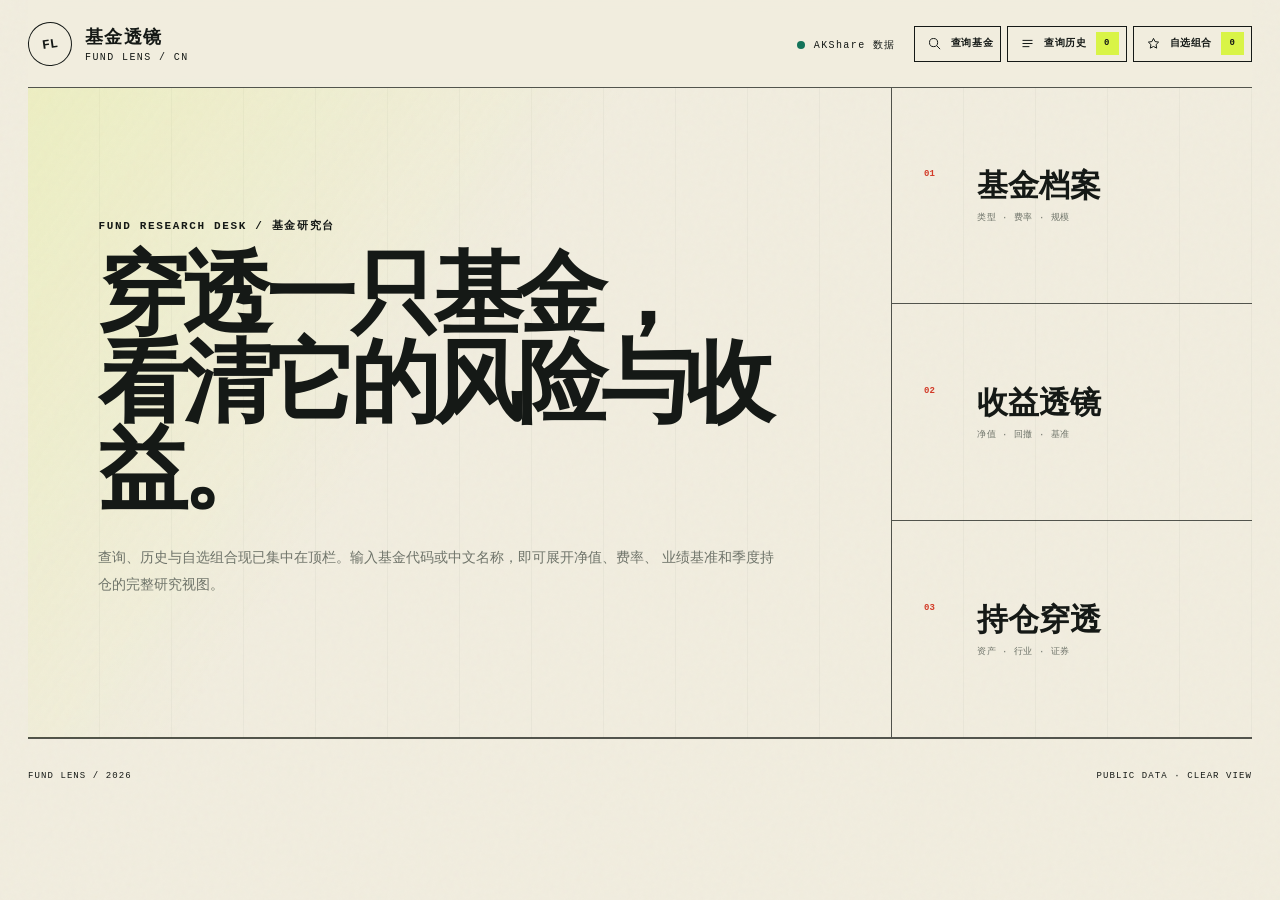
==== commit bcc3fa90: "feat: 完善基金档案、搜索与自选组合" ====
--- a/static/index.html
+++ b/static/index.html
@@ -5,14 +5,14 @@
     <meta name="viewport" content="width=device-width, initial-scale=1" />
     <meta
       name="description"
-      content="输入基金代码，查看基金基础资料、净值、阶段业绩与最新持仓。"
+      content="输入基金代码或中文名称，查看基金基础资料、净值、阶段业绩与最新持仓。"
     />
     <title>基金透镜 · Fund Lens</title>
     <link
       rel="icon"
       href="data:image/svg+xml,%3Csvg xmlns='http://www.w3.org/2000/svg' viewBox='0 0 64 64'%3E%3Ccircle cx='32' cy='32' r='29' fill='%23f1eddf' stroke='%23151916' stroke-width='3'/%3E%3Ctext x='32' y='38' text-anchor='middle' font-family='serif' font-size='18' font-weight='700' fill='%23151916'%3EFL%3C/text%3E%3C/svg%3E"
     />
-    <link rel="stylesheet" href="/static/styles.css?v=20260728.6" />
+    <link rel="stylesheet" href="/static/styles.css?v=20260802.16" />
   </head>
   <body>
     <div class="paper-noise" aria-hidden="true"></div>
@@ -24,62 +24,68 @@
           <small>FUND LENS / CN</small>
         </span>
       </a>
-      <div class="live-stamp">
-        <span class="pulse-dot"></span>
-        AKShare 数据
+      <div class="header-actions">
+        <div class="live-stamp">
+          <span class="pulse-dot"></span>
+          AKShare 数据
+        </div>
+        <button
+          id="fund-search-open"
+          class="header-tool-trigger"
+          type="button"
+          aria-haspopup="dialog"
+          aria-controls="fund-search-dialog"
+        >
+          <svg viewBox="0 0 24 24" aria-hidden="true">
+            <circle cx="10.5" cy="10.5" r="6.5" />
+            <path d="M15.5 15.5L21 21" />
+          </svg>
+          <span>查询基金</span>
+        </button>
+        <button
+          id="search-history-open"
+          class="header-tool-trigger"
+          type="button"
+          aria-haspopup="dialog"
+          aria-controls="search-history-dialog"
+        >
+          <svg viewBox="0 0 24 24" aria-hidden="true">
+            <path d="M4 7h16M4 12h16M4 17h11" />
+          </svg>
+          <span>查询历史</span>
+          <strong id="search-history-count">0</strong>
+        </button>
+        <button
+          id="watchlist-open"
+          class="header-tool-trigger"
+          type="button"
+          aria-haspopup="dialog"
+          aria-controls="watchlist-dialog"
+        >
+          <svg viewBox="0 0 24 24" aria-hidden="true">
+            <path d="M12 3.8l2.53 5.13 5.67.82-4.1 4 1 5.65L12 16.73 6.9 19.4l.98-5.65-4.1-4 5.68-.82L12 3.8z" />
+          </svg>
+          <span>自选组合</span>
+          <strong id="watchlist-count">0</strong>
+        </button>
       </div>
     </header>
 
     <main>
-      <section class="hero" id="search-section">
-        <div class="search-panel">
-          <form id="fund-form" novalidate>
-            <label for="fund-code">基金代码</label>
-            <div class="input-row">
-              <input
-                id="fund-code"
-                name="fund-code"
-                type="text"
-                inputmode="numeric"
-                autocomplete="off"
-                maxlength="6"
-                pattern="[0-9]{6}"
-                placeholder="例如 000001"
-                aria-describedby="input-help"
-              />
-              <button type="submit">
-                <span>查询基金</span>
-                <svg viewBox="0 0 24 24" aria-hidden="true">
-                  <path d="M5 12h13M13 6l6 6-6 6" />
-                </svg>
-              </button>
-            </div>
-            <p id="input-help" class="input-help">输入完整的六位基金代码</p>
-          </form>
+      <section id="landing-state" class="landing-state" aria-labelledby="landing-title">
+        <div>
+          <p class="eyebrow">FUND RESEARCH DESK / 基金研究台</p>
+          <h1 id="landing-title">穿透一只基金，<br />看清它的风险与收益。</h1>
+          <p>
+            查询、历史与自选组合现已集中在顶栏。输入基金代码或中文名称，即可展开净值、费率、
+            业绩基准和季度持仓的完整研究视图。
+          </p>
         </div>
-
-        <div id="search-history" class="search-history" aria-label="查询历史">
-          <div class="search-history-head">
-            <span>查询历史</span>
-            <button type="button" id="search-history-clear">清空</button>
-          </div>
-          <div id="search-history-list" class="search-history-list"></div>
-          <div id="search-history-empty" class="search-history-empty">
-            <p class="eyebrow">HOW TO USE / 使用说明</p>
-            <p class="search-history-empty-lead">
-              在左侧输入六位基金代码即可查询。查询过的基金会自动记录在这里，方便下次快速回看。
-            </p>
-            <ul>
-              <li><strong>基础档案</strong>：基金类型、成立信息、管理人与费率结构。</li>
-              <li><strong>净值与收益</strong>：业绩走势、回撤修复、阶段与周期涨幅、分红记录。</li>
-              <li><strong>季度持仓</strong>：资产分布、证券与行业矩阵、持仓明细与个股估值。</li>
-              <li><strong>模拟持有</strong>：单次买入或定期投入的收益测算。</li>
-            </ul>
-            <p class="search-history-empty-tip">
-              历史记录保存在本地 Cookie 中，最多保留 12 条，点击任意记录即可再次查询。
-            </p>
-          </div>
-        </div>
+        <ol aria-label="研究能力">
+          <li><span>01</span><strong>基金档案</strong><small>类型 · 费率 · 规模</small></li>
+          <li><span>02</span><strong>收益透镜</strong><small>净值 · 回撤 · 基准</small></li>
+          <li><span>03</span><strong>持仓穿透</strong><small>资产 · 行业 · 证券</small></li>
+        </ol>
       </section>
 
       <section id="loading-state" class="loading-state" hidden aria-live="polite">
@@ -123,6 +129,26 @@
             </div>
           </div>
           <div class="fund-refresh-control">
+            <a
+              id="fund-xueqiu-link"
+              class="refresh-button xueqiu-link"
+              href="#"
+              target="_blank"
+              rel="noopener noreferrer"
+              aria-label="在雪球查看基金"
+              hidden
+            >
+              <svg viewBox="0 0 24 24" aria-hidden="true">
+                <path d="M8 16 16 8M9 8h7v7" />
+              </svg>
+              <span>雪球</span>
+            </a>
+            <button id="favorite-button" class="refresh-button favorite-button" type="button">
+              <svg viewBox="0 0 24 24" aria-hidden="true">
+                <path d="M12 3.8l2.53 5.13 5.67.82-4.1 4 1 5.65L12 16.73 6.9 19.4l.98-5.65-4.1-4 5.68-.82L12 3.8z" />
+              </svg>
+              <span>收藏基金</span>
+            </button>
             <button id="copy-ai-button" class="refresh-button" type="button">
               <svg viewBox="0 0 24 24" aria-hidden="true">
                 <path d="M9 9h10v12H9zM5 15H3V3h12v2" />
@@ -147,7 +173,7 @@
             </div>
             <div class="compact-profile-summary-metrics">
               <span>成立 <strong id="profile-summary-age">—</strong></span>
-              <span>管理人 <strong id="profile-summary-manager">—</strong></span>
+              <span>基金经理 <strong id="profile-summary-manager">—</strong></span>
               <span>运作费 <strong id="profile-summary-cost">—</strong></span>
               <i aria-hidden="true"></i>
             </div>
@@ -232,39 +258,89 @@
           </div>
 
           <div class="profile-research-grid">
-            <article class="profile-card management-card">
+            <article class="profile-card management-share-card">
               <div class="profile-card-heading">
-                <span class="section-label">MANAGEMENT &amp; COST</span>
-                <span>持续运作费率</span>
-              </div>
-              <dl class="facts-list compact-facts">
-                <div><dt>基金管理人</dt><dd id="manager">—</dd></div>
-                <div><dt>基金托管人</dt><dd id="custodian">—</dd></div>
-                <div><dt>管理费率</dt><dd id="management-fee">—</dd></div>
-                <div><dt>托管费率</dt><dd id="custodian-fee">—</dd></div>
+                <span class="section-label">MANAGEMENT &amp; A/C COST</span>
+                <span>持续运作 + 买卖成本</span>
+              </div>
+              <div class="management-share-layout">
+                <section class="management-cost-section">
+                  <div class="merged-section-heading">
+                    <span>FIXED OPERATING COST</span>
+                    <small>年费率</small>
+                  </div>
+                  <dl class="facts-list compact-facts management-facts">
+                    <div><dt>基金管理人</dt><dd id="manager">—</dd></div>
+                    <div><dt>基金托管人</dt><dd id="custodian">—</dd></div>
+                    <div><dt>管理费率</dt><dd id="management-fee">—</dd></div>
+                    <div><dt>托管费率</dt><dd id="custodian-fee">—</dd></div>
+                    <div class="sales-service-fact">
+                      <dt>销售服务费率</dt><dd id="sales-service-fee">—</dd>
+                    </div>
+                  </dl>
+                </section>
+
+                <section id="share-class-card" class="share-class-section" hidden>
+                  <div class="merged-section-heading">
+                    <span>A / C SHARE CLASS</span>
+                    <small id="share-class-current">—</small>
+                  </div>
+                  <div class="share-class-advice">
+                    <strong id="share-class-threshold">—</strong>
+                    <p id="share-class-summary" class="profile-note">—</p>
+                  </div>
+                  <div class="share-class-period-heading">
+                    <span>申购后赎回</span>
+                    <small>估算总费率</small>
+                  </div>
+                  <div
+                    id="share-class-periods"
+                    class="share-class-periods"
+                    aria-label="A 类与 C 类按持有期限费率比较"
+                  ></div>
+                  <dl class="facts-list compact-facts">
+                    <div>
+                      <dt>A 类费率构成</dt>
+                      <dd id="share-class-a">—</dd>
+                    </div>
+                    <div>
+                      <dt>C 类费率构成</dt>
+                      <dd id="share-class-c">—</dd>
+                    </div>
+                  </dl>
+                  <p id="share-class-note" class="profile-note">—</p>
+                </section>
+              </div>
+            </article>
+          </div>
+
+          <div class="profile-people-grid">
+            <article class="profile-card fund-manager-card">
+              <div class="profile-card-heading">
+                <span class="section-label">FUND MANAGER / 基金经理</span>
+                <span id="fund-manager-count">—</span>
+              </div>
+              <div id="fund-manager-list" class="fund-manager-list"></div>
+              <p id="fund-manager-note" class="profile-note">—</p>
+            </article>
+
+            <article class="profile-card fund-company-card">
+              <div class="profile-card-heading">
+                <span class="section-label">FUND HOUSE / 基金公司</span>
+                <span id="fund-company-update">—</span>
+              </div>
+              <div class="fund-company-lead">
+                <span id="fund-company-name">—</span>
+                <strong id="fund-company-scale">—</strong>
+                <small>全部管理规模</small>
+              </div>
+              <dl class="profile-facts fund-company-facts">
+                <div><dt>成立日期</dt><dd id="fund-company-founded">—</dd></div>
+                <div><dt>成立年限</dt><dd id="fund-company-age">—</dd></div>
+                <div><dt>全部基金数</dt><dd id="fund-company-count">—</dd></div>
+                <div><dt>基金经理数</dt><dd id="fund-company-manager-count">—</dd></div>
               </dl>
-            </article>
-
-            <article id="share-class-card" class="profile-card share-class-card" hidden>
-              <div class="profile-card-heading">
-                <span class="section-label">A / C SHARE CLASS</span>
-                <span id="share-class-current">—</span>
-              </div>
-              <div class="share-class-advice">
-                <strong id="share-class-threshold">—</strong>
-                <p id="share-class-summary" class="profile-note">—</p>
-              </div>
-              <dl class="facts-list compact-facts">
-                <div>
-                  <dt>A 类（长期）</dt>
-                  <dd id="share-class-a">—</dd>
-                </div>
-                <div>
-                  <dt>C 类（短期）</dt>
-                  <dd id="share-class-c">—</dd>
-                </div>
-              </dl>
-              <p id="share-class-note" class="profile-note">—</p>
+              <p class="profile-note">公司规模与数量为东方财富基金公司榜单口径。</p>
             </article>
           </div>
         </details>
@@ -421,6 +497,12 @@
               role="img"
               aria-label="基金净值与收益曲线"
             ></svg>
+            <div
+              id="drawdown-label-layer"
+              class="drawdown-label-layer"
+              aria-hidden="true"
+              hidden
+            ></div>
             <div id="nav-chart-tooltip" class="nav-chart-tooltip" hidden>
               <span></span>
               <strong></strong>
@@ -435,6 +517,14 @@
             aria-label="基金分红记录"
             hidden
           >
+            <div
+              id="dividend-frequency"
+              class="dividend-history-toolbar"
+              hidden
+            >
+              <span>DIVIDEND CADENCE / 分红规律</span>
+              <strong id="dividend-frequency-badge"></strong>
+            </div>
             <div class="dividend-list-heading">
               <span>除息日期</span>
               <span>每份现金分红</span>
@@ -493,6 +583,28 @@
                 <span>基金涨幅</span>
                 <span id="stage-benchmark-heading">赛道涨幅</span>
                 <span>相对赛道</span>
+                <span class="stage-metric-heading">
+                  夏普比率
+                  <button
+                    class="metric-help-trigger"
+                    type="button"
+                    data-metric-help="夏普比率"
+                    aria-label="查看夏普比率说明"
+                    aria-haspopup="dialog"
+                    aria-controls="metric-help-dialog"
+                  >i</button>
+                </span>
+                <span class="stage-metric-heading">
+                  卡玛比率
+                  <button
+                    class="metric-help-trigger"
+                    type="button"
+                    data-metric-help="卡玛比率"
+                    aria-label="查看卡玛比率说明"
+                    aria-haspopup="dialog"
+                    aria-controls="metric-help-dialog"
+                  >i</button>
+                </span>
               </div>
               <div id="performance-chart" class="stage-performance-list"></div>
             </div>
@@ -975,6 +1087,162 @@
     </main>
 
     <dialog
+      id="fund-search-dialog"
+      class="utility-dialog search-utility-dialog"
+      aria-labelledby="fund-search-title"
+    >
+      <div class="utility-sheet search-utility-sheet">
+        <button
+          id="fund-search-close"
+          class="utility-close"
+          type="button"
+          aria-label="关闭基金查询"
+        >
+          <span>关闭</span>
+          <b aria-hidden="true">×</b>
+        </button>
+        <header class="utility-heading search-utility-heading">
+          <p class="eyebrow">FUND LOOKUP / 基金查询</p>
+          <h2 id="fund-search-title">从代码开始研究</h2>
+          <p>输入基金代码、中文名称或拼音，在本地全量目录中快速找到目标基金。</p>
+        </header>
+        <form id="fund-form" class="utility-search-form" novalidate>
+          <label for="fund-code">基金代码或名称</label>
+          <div class="input-row">
+            <input
+              id="fund-code"
+              name="fund-code"
+              type="search"
+              autocomplete="off"
+              maxlength="80"
+              placeholder="例如 000001 / 华夏成长"
+              aria-describedby="input-help"
+              aria-autocomplete="list"
+              aria-controls="fund-search-suggestions"
+              aria-expanded="false"
+            />
+            <button type="submit">
+              <span>查询基金</span>
+              <svg viewBox="0 0 24 24" aria-hidden="true">
+                <path d="M5 12h13M13 6l6 6-6 6" />
+              </svg>
+            </button>
+          </div>
+          <div
+            id="fund-search-suggestions"
+            class="fund-search-suggestions"
+            role="listbox"
+            aria-label="基金搜索建议"
+            hidden
+          >
+            <div class="fund-search-suggestion-head">
+              <span>LOCAL FUND DIRECTORY / 本地基金目录</span>
+              <small id="fund-search-match-count"></small>
+            </div>
+            <div id="fund-search-suggestion-list"></div>
+          </div>
+          <p id="input-help" class="input-help">支持六位代码、中文名称及拼音首字母</p>
+        </form>
+        <footer class="utility-footnote">
+          <span>TIP 01</span>
+          <p>查询完成后会自动加入“查询历史”；需要长期跟踪的基金可再加入自选组合。</p>
+        </footer>
+      </div>
+    </dialog>
+
+    <dialog
+      id="search-history-dialog"
+      class="utility-dialog history-utility-dialog"
+      aria-labelledby="search-history-title"
+    >
+      <div class="utility-sheet history-utility-sheet">
+        <button
+          id="search-history-close"
+          class="utility-close"
+          type="button"
+          aria-label="关闭查询历史"
+        >
+          <span>关闭</span>
+          <b aria-hidden="true">×</b>
+        </button>
+        <header class="utility-heading history-utility-heading">
+          <p class="eyebrow">RECENT RESEARCH / 查询历史</p>
+          <div>
+            <h2 id="search-history-title">最近查看</h2>
+            <button type="button" id="search-history-clear">清空历史</button>
+          </div>
+          <p>保留最近 12 条本地查询记录，点击任意基金即可重新打开研究视图。</p>
+        </header>
+        <div id="search-history" class="search-history" aria-label="查询历史">
+          <div id="search-history-list" class="search-history-list"></div>
+          <div id="search-history-empty" class="search-history-empty">
+            <p class="eyebrow">NO RECENT LOOKUPS / 暂无记录</p>
+            <p class="search-history-empty-lead">
+              还没有查询过基金。关闭此窗口，点击顶栏“查询基金”输入六位代码。
+            </p>
+            <p class="search-history-empty-tip">
+              历史记录保存在本地 Cookie 中，最多保留 12 条。
+            </p>
+          </div>
+        </div>
+      </div>
+    </dialog>
+
+    <dialog
+      id="watchlist-dialog"
+      class="watchlist-dialog"
+      aria-labelledby="watchlist-title"
+    >
+      <div class="watchlist-sheet">
+        <button
+          id="watchlist-close"
+          class="watchlist-close"
+          type="button"
+          aria-label="关闭自选组合"
+        >
+          <span>关闭</span>
+          <b aria-hidden="true">×</b>
+        </button>
+
+        <header class="watchlist-heading">
+          <p class="eyebrow">LOCAL PORTFOLIO / 本地自选</p>
+          <div class="watchlist-title-line">
+            <h2 id="watchlist-title">我的自选组合</h2>
+            <span id="watchlist-total">0 FUNDS</span>
+          </div>
+          <p>
+            把值得持续观察的基金收进同一份研究清单。名称与分类可以自由编辑，数据只写入本机
+            <code>.data/watchlist.json</code>。
+          </p>
+        </header>
+
+        <section class="watchlist-toolbar" aria-label="自选基金分类筛选">
+          <div id="watchlist-filters" class="watchlist-filters"></div>
+          <span id="watchlist-feedback" class="watchlist-feedback" aria-live="polite"></span>
+        </section>
+
+        <section id="watchlist-list" class="watchlist-list" aria-live="polite"></section>
+        <section id="watchlist-empty" class="watchlist-empty" hidden>
+          <span aria-hidden="true">☆</span>
+          <div>
+            <p class="eyebrow">NO FUNDS SAVED / 尚无收藏</p>
+            <h3>从一只正在研究的基金开始。</h3>
+            <p>查询基金后，点击档案右侧的“收藏基金”，它会自动出现在这里。</p>
+          </div>
+        </section>
+
+        <datalist id="watchlist-category-options">
+          <option value="债基"></option>
+          <option value="偏股"></option>
+          <option value="指数"></option>
+          <option value="货币"></option>
+          <option value="QDII"></option>
+          <option value="其他"></option>
+        </datalist>
+      </div>
+    </dialog>
+
+    <dialog
       id="stock-detail-dialog"
       class="stock-detail-dialog"
       aria-labelledby="stock-detail-name"
@@ -1025,6 +1293,20 @@
               <small id="stock-detail-change">—</small>
               <time id="stock-detail-price-date">行情日期暂无</time>
               <div class="stock-refresh-control">
+                <a
+                  id="stock-xueqiu-link"
+                  class="xueqiu-link"
+                  href="#"
+                  target="_blank"
+                  rel="noopener noreferrer"
+                  aria-label="在雪球查看股票"
+                  hidden
+                >
+                  <svg viewBox="0 0 24 24" aria-hidden="true">
+                    <path d="M8 16 16 8M9 8h7v7" />
+                  </svg>
+                  <span>雪球</span>
+                </a>
                 <button id="stock-detail-refresh" type="button">
                   <svg viewBox="0 0 24 24" aria-hidden="true">
                     <path d="M20 7v5h-5M4 17v-5h5" />
@@ -1186,6 +1468,80 @@
             <span>公开数据仅供研究参考，不构成投资建议。</span>
             <time id="stock-detail-query-time">—</time>
           </footer>
+        </div>
+      </div>
+    </dialog>
+
+    <dialog
+      id="bond-structure-help-dialog"
+      class="metric-help-dialog bond-structure-help-dialog"
+      aria-labelledby="bond-structure-help-title"
+    >
+      <div class="metric-help-sheet bond-structure-help-sheet">
+        <button
+          id="bond-structure-help-close"
+          class="metric-help-close"
+          type="button"
+          aria-label="关闭债券类别说明"
+        >
+          <span>关闭</span>
+          <b aria-hidden="true">×</b>
+        </button>
+
+        <header class="bond-guide-heading">
+          <div>
+            <p id="bond-guide-eyebrow" class="eyebrow">
+              BOND TYPE FIELD GUIDE / 债券类别说明
+            </p>
+            <h2 id="bond-structure-help-title">债券类别</h2>
+            <p id="bond-guide-introduction">—</p>
+          </div>
+          <div class="bond-guide-exposure" aria-label="该类别占基金净值比例">
+            <span>本期组合暴露</span>
+            <strong id="bond-guide-weight">—</strong>
+            <small id="bond-guide-dimension">债券品种</small>
+          </div>
+        </header>
+
+        <div class="bond-guide-content">
+          <section class="bond-guide-facts" aria-label="类别特点与收益风险">
+            <article>
+              <span>01 / PROFILE</span>
+              <h3>主要特点</h3>
+              <p id="bond-guide-features">—</p>
+            </article>
+            <article class="return">
+              <span>02 / RETURN</span>
+              <h3>收益来源</h3>
+              <p id="bond-guide-return">—</p>
+            </article>
+            <article class="risk">
+              <span>03 / RISK</span>
+              <h3>核心风险</h3>
+              <p id="bond-guide-risk">—</p>
+            </article>
+            <article>
+              <span>04 / WATCH</span>
+              <h3>观察重点</h3>
+              <p id="bond-guide-watch">—</p>
+            </article>
+          </section>
+
+          <aside class="bond-guide-reading">
+            <div>
+              <span>PORTFOLIO READING / 组合解读</span>
+              <p id="bond-guide-portfolio">—</p>
+            </div>
+            <div class="bond-guide-risk-badge">
+              <span>相对风险特征</span>
+              <strong id="bond-guide-risk-level">—</strong>
+            </div>
+          </aside>
+
+          <p class="bond-guide-disclaimer">
+            以上为品种层面的通用投资者教育说明，不代表对具体债券的评级、收益预测或投资建议。
+            同一类别内仍会因发行人、期限、条款、担保、流动性和市场价格不同而呈现显著差异。
+          </p>
         </div>
       </div>
     </dialog>
@@ -1210,8 +1566,8 @@
           <p class="eyebrow">METRIC FIELD GUIDE / 指标阅读指南</p>
           <h2 id="metric-help-title">这些数字，应该怎么看？</h2>
           <p>
-            估值指标不是单独的买卖信号。优先与同一行业、相近商业模式和自身历史区间比较，
-            再结合盈利质量、负债与行业周期判断。
+            指标不是单独的买卖信号。估值指标应优先做同行比较；风险收益指标应使用相同阶段、
+            数据频率和计算口径比较，再结合基金策略与市场环境判断。
           </p>
           <nav class="metric-help-nav" aria-label="快速查看指标说明">
             <button type="button" data-metric-help="PE">PE</button>
@@ -1219,6 +1575,8 @@
             <button type="button" data-metric-help="ROE">ROE</button>
             <button type="button" data-metric-help="股息率">股息率</button>
             <button type="button" data-metric-help="换手率">换手率</button>
+            <button type="button" data-metric-help="夏普比率">夏普比率</button>
+            <button type="button" data-metric-help="卡玛比率">卡玛比率</button>
           </nav>
         </header>
 
@@ -1369,6 +1727,66 @@
               <div>
                 <dt>项目口径</dt>
                 <dd>展示历史行情中最新可用交易日的换手率，不做多日平均。</dd>
+              </div>
+            </dl>
+          </article>
+
+          <article id="metric-help-sharpe" data-metric-help-card="夏普比率">
+            <header>
+              <span>06 / SHARPE RATIO</span>
+              <div>
+                <h3>夏普比率 · Sharpe Ratio</h3>
+                <p>基金每承担一单位净值波动，获得了多少超额收益。</p>
+              </div>
+            </header>
+            <dl>
+              <div>
+                <dt>怎么算</dt>
+                <dd><code>夏普比率 =（复合年化收益率 − 2%）÷ 年化波动率</code>。</dd>
+              </div>
+              <div>
+                <dt>怎么看</dt>
+                <dd>
+                  数值越高，通常表示单位波动对应的超额收益越多；负值表示区间年化收益低于
+                  2% 无风险利率假设。本项目将比率达到 1 标记为“良好”，达到 2 标记为“优秀”。
+                </dd>
+              </div>
+              <div>
+                <dt>项目口径</dt>
+                <dd>
+                  仅统计近 1 年、近 3 年和近 5 年，按对应累计收益率日序列计算；
+                  波动率按每年 252 个交易日年化，无风险利率固定为 2%。
+                </dd>
+              </div>
+            </dl>
+          </article>
+
+          <article id="metric-help-calmar" data-metric-help-card="卡玛比率">
+            <header>
+              <span>07 / CALMAR RATIO</span>
+              <div>
+                <h3>卡玛比率 · Calmar Ratio</h3>
+                <p>基金每承担一单位最大回撤，获得了多少年化收益。</p>
+              </div>
+            </header>
+            <dl>
+              <div>
+                <dt>怎么算</dt>
+                <dd><code>卡玛比率 = 复合年化收益率 ÷ |区间最大回撤|</code>。</dd>
+              </div>
+              <div>
+                <dt>怎么看</dt>
+                <dd>
+                  数值越高，通常表示收益相对于最深亏损更有吸引力；负值代表阶段年化收益为负。
+                  本项目将比率达到 1 标记为“良好”，达到 2 标记为“优秀”。
+                </dd>
+              </div>
+              <div>
+                <dt>项目口径</dt>
+                <dd>
+                  仅统计近 1 年、近 3 年和近 5 年；年化收益与最大回撤均取自对应阶段的
+                  累计收益率序列。数据不足或阶段内没有有效回撤时显示“—”。
+                </dd>
               </div>
             </dl>
           </article>
@@ -1453,6 +1871,6 @@
       <span>PUBLIC DATA · CLEAR VIEW</span>
     </footer>
 
-    <script src="/static/app.js?v=20260728.6" defer></script>
+    <script src="/static/app.js?v=20260802.18" defer></script>
   </body>
 </html>
--- a/static/styles.css
+++ b/static/styles.css
@@ -58,11 +58,16 @@
 }
 
 .site-header {
+  position: sticky;
+  z-index: 30;
+  top: 0;
   min-height: 88px;
   display: flex;
   align-items: center;
   justify-content: space-between;
   border-bottom: 1px solid var(--line-strong);
+  background: rgba(241, 237, 223, 0.94);
+  backdrop-filter: blur(10px);
 }
 
 .brand {
@@ -105,10 +110,141 @@
   letter-spacing: 0.14em;
 }
 
+.header-actions {
+  display: flex;
+  align-items: center;
+  gap: 6px;
+}
+
 .live-stamp {
   display: flex;
   align-items: center;
   gap: 9px;
+  margin-right: 12px;
+}
+
+.header-tool-trigger {
+  display: inline-flex;
+  align-items: center;
+  gap: 9px;
+  min-height: 36px;
+  padding: 0 7px 0 12px;
+  border: 1px solid var(--ink);
+  background: transparent;
+  cursor: pointer;
+  font: 700 10px/1 var(--mono);
+  letter-spacing: 0.06em;
+  transition:
+    background 160ms ease,
+    color 160ms ease,
+    transform 160ms ease;
+}
+
+.header-tool-trigger svg {
+  width: 15px;
+  fill: none;
+  stroke: currentColor;
+  stroke-width: 1.6;
+}
+
+.header-tool-trigger strong {
+  display: grid;
+  min-width: 23px;
+  height: 23px;
+  padding-inline: 4px;
+  place-items: center;
+  background: var(--acid);
+  color: var(--ink);
+  font-size: 9px;
+}
+
+.header-tool-trigger:hover,
+.header-tool-trigger:focus-visible {
+  background: var(--ink);
+  color: var(--paper-light);
+  outline: none;
+  transform: translateY(-1px);
+}
+
+.landing-state {
+  min-height: min(650px, calc(100dvh - 162px));
+  display: grid;
+  grid-template-columns: minmax(0, 1.45fr) minmax(360px, 0.55fr);
+  align-items: stretch;
+  border-bottom: 1px solid var(--line-strong);
+  background:
+    linear-gradient(125deg, rgba(217, 244, 71, 0.19), transparent 36%),
+    repeating-linear-gradient(
+      90deg,
+      transparent 0 71px,
+      rgba(21, 25, 22, 0.035) 71px 72px
+    );
+}
+
+.landing-state > div {
+  display: flex;
+  flex-direction: column;
+  justify-content: center;
+  padding: 72px 5.5vw 82px;
+  border-right: 1px solid var(--line-strong);
+}
+
+.landing-state h1 {
+  max-width: 900px;
+  margin: 0;
+  font-family: var(--display);
+  font-size: clamp(54px, 7vw, 104px);
+  font-weight: 600;
+  letter-spacing: -0.07em;
+  line-height: 0.98;
+}
+
+.landing-state > div > p:last-child {
+  max-width: 680px;
+  margin: 30px 0 0;
+  color: var(--muted);
+  font-size: 14px;
+  line-height: 1.9;
+}
+
+.landing-state ol {
+  display: grid;
+  grid-template-rows: repeat(3, 1fr);
+  margin: 0;
+  padding: 0;
+  list-style: none;
+}
+
+.landing-state li {
+  display: grid;
+  grid-template-columns: 38px 1fr;
+  align-content: center;
+  gap: 5px 15px;
+  padding: 28px 32px;
+  border-bottom: 1px solid var(--line-strong);
+}
+
+.landing-state li:last-child {
+  border-bottom: 0;
+}
+
+.landing-state li span {
+  grid-row: 1 / 3;
+  padding-top: 5px;
+  color: var(--red);
+  font: 700 9px/1 var(--mono);
+}
+
+.landing-state li strong {
+  font-family: var(--display);
+  font-size: clamp(22px, 2.4vw, 32px);
+  font-weight: 600;
+}
+
+.landing-state li small {
+  color: var(--muted);
+  font: 9px/1.5 var(--mono);
+  letter-spacing: 0.06em;
 }
 
 .pulse-dot {
@@ -596,6 +732,24 @@
   cursor: pointer;
 }
 
+.xueqiu-link {
+  color: inherit;
+  font: 700 9px/1 var(--mono);
+  text-decoration: none;
+}
+
+.refresh-button.xueqiu-link:hover svg,
+.refresh-button.xueqiu-link:focus-visible svg,
+.stock-refresh-control .xueqiu-link:hover svg,
+.stock-refresh-control .xueqiu-link:focus-visible svg {
+  transform: translate(2px, -2px);
+}
+
+.xueqiu-link:focus-visible {
+  outline: 2px solid var(--acid);
+  outline-offset: 2px;
+}
+
 .refresh-button:disabled {
   cursor: wait;
   opacity: 0.45;
@@ -611,6 +765,26 @@
 
 .refresh-button svg {
   transition: transform 220ms ease;
+}
+
+.favorite-button svg {
+  fill: transparent;
+  transition:
+    fill 160ms ease,
+    transform 220ms ease;
+}
+
+.favorite-button:hover svg {
+  transform: scale(1.12) rotate(-6deg);
+}
+
+.favorite-button.is-favorite {
+  border-color: var(--ink);
+  background: var(--acid);
+}
+
+.favorite-button.is-favorite svg {
+  fill: currentColor;
 }
 
 .fund-refresh-control small {
@@ -686,8 +860,10 @@
 .stage-performance-list-heading,
 .stage-performance-row {
   grid-template-columns:
-    minmax(90px, 1fr)
-    repeat(3, minmax(100px, 0.8fr));
+    minmax(82px, 0.9fr)
+    repeat(3, minmax(100px, 0.85fr))
+    repeat(2, minmax(110px, 0.8fr));
+  min-width: 900px;
 }
 
 .periodic-returns-list-heading,
@@ -719,6 +895,21 @@
   text-align: right;
 }
 
+.stage-metric-heading {
+  display: flex;
+  align-items: center;
+  justify-content: flex-end;
+  gap: 6px;
+  white-space: nowrap;
+}
+
+.stage-metric-heading .metric-help-trigger {
+  width: 15px;
+  height: 15px;
+  font-size: 8px;
+  letter-spacing: 0;
+}
+
 .stage-performance-list,
 .periodic-returns-list {
   border-bottom: 1px solid var(--line);
@@ -758,6 +949,42 @@
 .stage-performance-row .relative-value,
 .periodic-return-row .relative-value {
   font-size: clamp(13px, 1.15vw, 17px);
+}
+
+.stage-performance-row .risk-ratio-value {
+  display: flex;
+  align-items: center;
+  justify-content: flex-end;
+  gap: 6px;
+  color: var(--ink);
+  font-size: clamp(14px, 1.25vw, 19px);
+  font-variant-numeric: tabular-nums;
+  white-space: nowrap;
+}
+
+.stage-performance-row .risk-ratio-value.not-applicable {
+  color: var(--muted);
+}
+
+.stage-performance-row .risk-ratio-value.is-good {
+  color: var(--green);
+}
+
+.stage-performance-row .risk-ratio-badge {
+  padding: 3px 5px 2px;
+  border: 1px solid currentColor;
+  background: rgba(20, 116, 90, 0.07);
+  font: 700 8px/1 var(--mono);
+  letter-spacing: 0.04em;
+}
+
+.stage-performance-row .risk-ratio-value.is-excellent {
+  color: var(--ink);
+}
+
+.stage-performance-row .risk-ratio-value.is-excellent .risk-ratio-badge {
+  border-color: var(--ink);
+  background: var(--acid);
 }
 
 .chart-note {
@@ -1300,17 +1527,6 @@
   vector-effect: non-scaling-stroke;
 }
 
-.drawdown-marker rect {
-  fill: currentColor;
-}
-
-.drawdown-marker text {
-  fill: var(--paper-light);
-  font-family: var(--mono);
-  font-size: 10px;
-  font-weight: 700;
-}
-
 .drawdown-marker.maximum {
   color: #16876d;
 }
@@ -1321,6 +1537,43 @@
 
 .drawdown-marker.repair.pending {
   color: #b75b34;
+}
+
+.drawdown-label-layer {
+  position: absolute;
+  z-index: 3;
+  inset: 0;
+  overflow: hidden;
+  pointer-events: none;
+}
+
+.drawdown-label-layer[hidden] {
+  display: none;
+}
+
+.drawdown-chart-label {
+  position: absolute;
+  max-width: calc(100% - 16px);
+  padding: 6px 9px 5px;
+  border: 1px solid rgba(248, 245, 234, 0.72);
+  border-radius: 3px;
+  box-shadow: 0 2px 8px rgba(21, 25, 22, 0.12);
+  color: var(--paper-light);
+  font: 700 11px/1.3 var(--mono);
+  letter-spacing: 0.01em;
+  white-space: nowrap;
+}
+
+.drawdown-chart-label.maximum {
+  background: #16876d;
+}
+
+.drawdown-chart-label.repair {
+  background: #df4338;
+}
+
+.drawdown-chart-label.repair.pending {
+  background: #b75b34;
 }
 
 .nav-crosshair line {
@@ -1410,6 +1663,31 @@
 
 .dividend-history-panel[hidden] {
   display: none;
+}
+
+.dividend-history-toolbar {
+  display: flex;
+  align-items: center;
+  justify-content: space-between;
+  gap: 14px;
+  min-height: 48px;
+  padding: 9px 16px;
+  border-bottom: 1px solid var(--line-strong);
+  font-family: var(--mono);
+}
+
+.dividend-history-toolbar > span {
+  color: var(--muted);
+  font-size: 8px;
+  letter-spacing: 0.08em;
+}
+
+.dividend-history-toolbar strong {
+  padding: 5px 9px;
+  border: 1px solid var(--ink);
+  background: var(--acid);
+  font-size: 9px;
+  letter-spacing: 0.06em;
 }
 
 .dividend-list-heading,
@@ -2265,21 +2543,235 @@
 }
 
 .profile-research-grid {
+  border-top: 1px solid var(--line-strong);
+}
+
+.profile-research-grid .profile-card {
+  border-bottom: 0;
+}
+
+.profile-people-grid {
+  display: grid;
+  grid-template-columns: minmax(0, 1.35fr) minmax(330px, 0.65fr);
+  border-top: 1px solid var(--line-strong);
+}
+
+.fund-manager-list {
+  display: grid;
+  grid-template-columns: repeat(auto-fit, minmax(270px, 1fr));
+  gap: 12px;
+  margin-top: 24px;
+}
+
+.fund-manager-person {
+  min-width: 0;
+  border: 1px solid var(--line-strong);
+  background: rgba(248, 245, 234, 0.55);
+}
+
+.fund-manager-person-heading {
+  display: flex;
+  align-items: center;
+  gap: 13px;
+  padding: 15px;
+  border-bottom: 1px solid var(--line);
+}
+
+.fund-manager-monogram {
+  display: grid;
+  flex: 0 0 42px;
+  place-items: center;
+  width: 42px;
+  height: 42px;
+  border: 1px solid var(--ink);
+  background: var(--acid);
+  font-family: var(--display);
+  font-size: 15px;
+  font-weight: 700;
+}
+
+.fund-manager-person-heading > div {
+  min-width: 0;
+}
+
+.fund-manager-person-heading a,
+.fund-manager-person-heading strong {
+  display: block;
+  width: fit-content;
+  color: var(--ink);
+  font-family: var(--display);
+  font-size: 19px;
+  font-weight: 700;
+  text-decoration: none;
+}
+
+.fund-manager-person-heading a {
+  border-bottom: 1px solid transparent;
+}
+
+.fund-manager-person-heading a:hover,
+.fund-manager-person-heading a:focus-visible {
+  border-color: var(--ink);
+}
+
+.fund-manager-person-heading small {
+  display: block;
+  margin-top: 4px;
+  overflow: hidden;
+  color: var(--muted);
+  font-family: var(--mono);
+  font-size: 8px;
+  text-overflow: ellipsis;
+  white-space: nowrap;
+}
+
+.fund-manager-metrics {
   display: grid;
   grid-template-columns: 1fr 1fr;
-  border-top: 1px solid var(--line-strong);
-}
-
-.profile-research-grid .profile-card {
+  margin: 0;
+}
+
+.fund-manager-metrics div {
+  min-width: 0;
+  padding: 13px 15px;
+  border-right: 1px solid var(--line);
+  border-bottom: 1px solid var(--line);
+}
+
+.fund-manager-metrics div:nth-child(even) {
+  border-right: 0;
+}
+
+.fund-manager-metrics div:nth-last-child(-n + 2) {
   border-bottom: 0;
 }
 
-.profile-research-grid .management-card {
-  border-right: 1px solid var(--line);
-}
-
-.share-class-card {
+.fund-manager-metrics dt {
+  color: var(--muted);
+  font-size: 8px;
+}
+
+.fund-manager-metrics dd {
+  margin: 6px 0 0;
+  overflow: hidden;
+  font-family: var(--mono);
+  font-size: 12px;
+  font-weight: 700;
+  text-overflow: ellipsis;
+  white-space: nowrap;
+}
+
+.fund-manager-metrics div:nth-child(2) dd {
+  color: var(--red);
+}
+
+.fund-manager-empty {
+  grid-column: 1 / -1;
+  margin: 0;
+  padding: 28px;
+  border: 1px dashed var(--line-strong);
+  color: var(--muted);
+  font-size: 11px;
+  text-align: center;
+}
+
+.fund-company-card {
   border-right: 0;
+}
+
+.fund-company-lead {
+  margin: 25px 0 22px;
+}
+
+.fund-company-lead > * {
+  display: block;
+}
+
+.fund-company-lead > span {
+  max-width: 360px;
+  font-family: var(--display);
+  font-size: clamp(18px, 1.6vw, 24px);
+  font-weight: 700;
+  line-height: 1.3;
+}
+
+.fund-company-lead strong {
+  margin-top: 21px;
+  font-family: var(--display);
+  font-size: clamp(28px, 2.8vw, 42px);
+  letter-spacing: -0.04em;
+}
+
+.fund-company-lead small {
+  margin-top: 5px;
+  color: var(--muted);
+  font-size: 8px;
+}
+
+.management-share-card {
+  border-right: 0;
+}
+
+.management-share-layout {
+  display: grid;
+  grid-template-columns: minmax(280px, 0.72fr) minmax(480px, 1.28fr);
+  margin-top: 5px;
+}
+
+.management-share-layout:has(.share-class-section[hidden]) {
+  grid-template-columns: 1fr;
+}
+
+.management-cost-section {
+  min-width: 0;
+  padding-right: 2.4vw;
+  border-right: 1px solid var(--line-strong);
+}
+
+.management-share-layout:has(.share-class-section[hidden])
+  .management-cost-section {
+  padding-right: 0;
+  border-right: 0;
+}
+
+.share-class-section {
+  min-width: 0;
+  padding-left: 2.4vw;
+}
+
+.merged-section-heading {
+  display: flex;
+  align-items: baseline;
+  justify-content: space-between;
+  gap: 12px;
+  padding-bottom: 9px;
+  border-bottom: 1px solid var(--ink);
+  font-family: var(--mono);
+}
+
+.merged-section-heading span {
+  font-size: 9px;
+  font-weight: 700;
+  letter-spacing: 0.08em;
+}
+
+.merged-section-heading small {
+  color: var(--muted);
+  font-size: 8px;
+  letter-spacing: 0.04em;
+}
+
+.management-facts {
+  margin-top: 20px;
+}
+
+.management-facts .sales-service-fact {
+  grid-column: 1 / -1;
+  background: rgba(217, 244, 71, 0.12);
+}
+
+.management-facts .sales-service-fact dd {
+  color: var(--red);
 }
 
 .share-class-advice {
@@ -2300,13 +2792,202 @@
   margin-top: 10px;
 }
 
-.share-class-card .compact-facts dd {
+.share-class-period-heading {
+  display: flex;
+  align-items: baseline;
+  justify-content: space-between;
+  margin-top: 22px;
+  padding-bottom: 8px;
+  border-bottom: 1px solid var(--ink);
+  font-family: var(--mono);
+  text-transform: uppercase;
+}
+
+.share-class-period-heading span {
+  font-size: 10px;
+  font-weight: 700;
+  letter-spacing: 0.08em;
+}
+
+.share-class-period-heading small {
+  color: var(--muted);
+  font-size: 8px;
+  letter-spacing: 0.06em;
+}
+
+.share-class-periods {
+  border-bottom: 1px solid var(--ink);
+}
+
+.share-class-period {
+  display: grid;
+  grid-template-columns: minmax(112px, 0.62fr) minmax(230px, 1.38fr);
+  min-height: 76px;
+  border-bottom: 1px solid var(--line);
+}
+
+.share-class-period:last-child {
+  border-bottom: 0;
+}
+
+.share-class-period-label {
+  display: flex;
+  flex-direction: column;
+  align-items: flex-start;
+  justify-content: center;
+  gap: 7px;
+  padding: 12px 14px 12px 0;
+  border-right: 1px solid var(--line);
+}
+
+.share-class-period-label strong,
+.share-class-period-costs strong {
+  font-family: var(--mono);
+}
+
+.share-class-period-label strong {
+  font-size: 12px;
+}
+
+.share-class-period-label span {
+  display: inline-block;
+  padding: 3px 6px;
+  color: var(--ink);
+  background: var(--acid);
+  border: 1px solid var(--ink);
+  font-family: var(--mono);
+  font-size: 8px;
+  font-weight: 700;
+  letter-spacing: 0.04em;
+}
+
+.share-class-period.winner-c .share-class-period-label span {
+  color: var(--paper);
+  background: var(--red);
+}
+
+.share-class-period.winner-tie .share-class-period-label span {
+  color: var(--muted);
+  background: transparent;
+  border-color: var(--line-strong);
+}
+
+.share-class-period-costs {
+  display: grid;
+  grid-template-columns: 1fr 1fr;
+}
+
+.share-class-period-costs > div {
+  display: flex;
+  flex-direction: column;
+  justify-content: center;
+  min-width: 0;
+  padding: 12px 10px 12px 14px;
+  border-right: 1px solid var(--line);
+}
+
+.share-class-period-costs > div:last-child {
+  border-right: 0;
+}
+
+.share-class-period-costs span,
+.share-class-period-costs small {
+  color: var(--muted);
+  font-size: 8px;
+  line-height: 1.4;
+}
+
+.share-class-period-costs strong {
+  margin: 4px 0;
+  font-size: 13px;
+  line-height: 1.2;
+}
+
+.share-class-period.winner-a .share-class-period-costs > div:first-child strong,
+.share-class-period.winner-c .share-class-period-costs > div:last-child strong {
+  color: var(--red);
+}
+
+.share-class-period-empty {
+  margin: 0;
+  padding: 24px 12px;
+  color: var(--muted);
+  font-size: 9px;
+  line-height: 1.6;
+  text-align: center;
+}
+
+.share-class-section .compact-facts dd {
   font-size: 12px;
   line-height: 1.5;
   overflow: visible;
   white-space: normal;
   text-overflow: clip;
   word-break: break-word;
+}
+
+.share-class-fund-link {
+  display: grid;
+  grid-template-columns: minmax(0, 1fr) auto auto;
+  align-items: center;
+  gap: 8px;
+  color: var(--ink);
+  text-decoration: none;
+}
+
+.share-class-fund-link span {
+  min-width: 0;
+  overflow: hidden;
+  font-family: var(--display);
+  font-size: 14px;
+  font-weight: 700;
+  text-overflow: ellipsis;
+  white-space: nowrap;
+}
+
+.share-class-fund-link b {
+  padding: 2px 5px;
+  color: var(--ink);
+  background: var(--acid);
+  border: 1px solid var(--ink);
+  font-family: var(--mono);
+  font-size: 8px;
+  font-weight: 700;
+  letter-spacing: 0.05em;
+}
+
+.share-class-fund-link i {
+  font-family: var(--mono);
+  font-size: 12px;
+  font-style: normal;
+  transition: transform 160ms ease;
+}
+
+.share-class-fund-link:hover span,
+.share-class-fund-link:focus-visible span {
+  text-decoration: underline;
+  text-decoration-color: var(--acid);
+  text-decoration-thickness: 3px;
+  text-underline-offset: 3px;
+}
+
+.share-class-fund-link:hover i,
+.share-class-fund-link:focus-visible i {
+  transform: translate(2px, -2px);
+}
+
+.share-class-fund-link:focus-visible {
+  outline: 1px solid var(--ink);
+  outline-offset: 4px;
+}
+
+.share-class-fee-summary {
+  display: block;
+  margin-top: 7px;
+  color: var(--muted);
+  font-family: var(--mono);
+  font-size: 9px;
+  line-height: 1.55;
 }
 
 .compact-facts {
@@ -3575,6 +4256,20 @@
   transform: translate(2px, -2px);
 }
 
+.treemap-cell.guide-interactive::after {
+  width: 20px;
+  height: 20px;
+  display: grid;
+  place-items: center;
+  border: 1px solid currentColor;
+  border-radius: 50%;
+  content: "i";
+  font-family: var(--display);
+  font-size: 12px;
+  font-style: italic;
+  font-weight: 700;
+}
+
 .treemap-name {
   max-width: 100%;
   overflow: hidden;
@@ -3742,6 +4437,39 @@
   display: block;
   font-family: var(--display);
   font-size: 15px;
+}
+
+.bond-external-link {
+  display: inline-flex;
+  align-items: center;
+  gap: 7px;
+  max-width: 100%;
+  padding-bottom: 2px;
+  border-bottom: 1px solid transparent;
+  color: inherit;
+  text-decoration: none;
+  transition:
+    border-color 160ms ease,
+    color 160ms ease;
+}
+
+.bond-external-link::after {
+  color: var(--red);
+  font: 700 9px/1 var(--mono);
+  content: "↗";
+  transition: transform 160ms ease;
+}
+
+.bond-external-link:hover,
+.bond-external-link:focus-visible {
+  border-bottom-color: var(--red);
+  color: var(--red);
+  outline: none;
+}
+
+.bond-external-link:hover::after,
+.bond-external-link:focus-visible::after {
+  transform: translate(2px, -2px);
 }
 
 .stock-detail-trigger {
@@ -4090,6 +4818,924 @@
   color: inherit;
 }
 
+.bond-structure-help-dialog {
+  --bond-guide-accent: var(--acid);
+  width: min(1040px, calc(100vw - 48px));
+}
+
+.bond-structure-help-dialog[data-tone="rate"] {
+  --bond-guide-accent: #9dc7d1;
+}
+
+.bond-structure-help-dialog[data-tone="credit"] {
+  --bond-guide-accent: #f0a38d;
+}
+
+.bond-structure-help-dialog[data-tone="money"] {
+  --bond-guide-accent: #b7d9a4;
+}
+
+.bond-structure-help-dialog[data-tone="structured"] {
+  --bond-guide-accent: #d9bded;
+}
+
+.bond-structure-help-dialog[data-tone="hybrid"] {
+  --bond-guide-accent: #f2cb68;
+}
+
+.bond-guide-heading {
+  min-height: 330px;
+  display: grid;
+  grid-template-columns: minmax(0, 1fr) 190px;
+  gap: 42px;
+  align-items: end;
+  padding: 70px 54px 42px;
+  border-bottom: 1px solid var(--ink);
+  background:
+    linear-gradient(
+      128deg,
+      color-mix(in srgb, var(--bond-guide-accent) 34%, transparent),
+      transparent 44%
+    ),
+    repeating-linear-gradient(
+      90deg,
+      transparent 0 47px,
+      rgba(21, 25, 22, 0.04) 47px 48px
+    );
+}
+
+.bond-guide-heading h2 {
+  max-width: 720px;
+  margin: 13px 0 18px;
+  font: 600 clamp(44px, 7vw, 78px) / 0.98 var(--display);
+  letter-spacing: -0.06em;
+}
+
+.bond-guide-heading > div:first-child > p:not(.eyebrow) {
+  max-width: 710px;
+  margin: 0;
+  color: var(--muted);
+  font-size: 12px;
+  line-height: 1.85;
+}
+
+.bond-guide-exposure {
+  position: relative;
+  min-height: 174px;
+  display: flex;
+  flex-direction: column;
+  justify-content: flex-end;
+  padding: 20px;
+  overflow: hidden;
+  border: 1px solid var(--ink);
+  background: var(--bond-guide-accent);
+}
+
+.bond-guide-exposure::before {
+  position: absolute;
+  top: -34px;
+  right: -30px;
+  width: 110px;
+  height: 110px;
+  border: 1px solid currentColor;
+  border-radius: 50%;
+  opacity: 0.28;
+  content: "";
+}
+
+.bond-guide-exposure span,
+.bond-guide-exposure small {
+  font: 700 8px/1.2 var(--mono);
+  letter-spacing: 0.08em;
+}
+
+.bond-guide-exposure strong {
+  margin: 11px 0 9px;
+  font: 500 38px/1 var(--mono);
+}
+
+.bond-guide-content {
+  padding: 42px 54px 52px;
+}
+
+.bond-guide-facts {
+  display: grid;
+  grid-template-columns: repeat(2, minmax(0, 1fr));
+  border-top: 1px solid var(--ink);
+  border-left: 1px solid var(--ink);
+}
+
+.bond-guide-facts article {
+  min-height: 210px;
+  padding: 27px 28px 30px;
+  border-right: 1px solid var(--ink);
+  border-bottom: 1px solid var(--ink);
+  background: rgba(248, 245, 234, 0.55);
+}
+
+.bond-guide-facts article.return {
+  background: color-mix(
+    in srgb,
+    var(--bond-guide-accent) 18%,
+    var(--paper-light)
+  );
+}
+
+.bond-guide-facts article.risk {
+  background: var(--ink);
+  color: var(--paper-light);
+}
+
+.bond-guide-facts article > span,
+.bond-guide-reading span {
+  color: var(--red);
+  font: 700 8px/1 var(--mono);
+  letter-spacing: 0.1em;
+}
+
+.bond-guide-facts article.risk > span {
+  color: var(--bond-guide-accent);
+}
+
+.bond-guide-facts h3 {
+  margin: 20px 0 12px;
+  font: 600 27px/1.1 var(--display);
+}
+
+.bond-guide-facts p,
+.bond-guide-reading p {
+  margin: 0;
+  font-size: 11px;
+  line-height: 1.85;
+}
+
+.bond-guide-facts article.risk p {
+  color: rgba(248, 245, 234, 0.76);
+}
+
+.bond-guide-reading {
+  display: grid;
+  grid-template-columns: minmax(0, 1fr) 220px;
+  gap: 30px;
+  align-items: center;
+  margin-top: 26px;
+  padding: 25px 28px;
+  border: 1px solid var(--ink);
+  box-shadow: inset 5px 0 0 var(--bond-guide-accent);
+}
+
+.bond-guide-reading p {
+  margin-top: 10px;
+}
+
+.bond-guide-risk-badge {
+  padding-left: 26px;
+  border-left: 1px solid var(--line);
+}
+
+.bond-guide-risk-badge span,
+.bond-guide-risk-badge strong {
+  display: block;
+}
+
+.bond-guide-risk-badge span {
+  color: var(--muted);
+}
+
+.bond-guide-risk-badge strong {
+  margin-top: 9px;
+  font: 600 16px/1.35 var(--display);
+}
+
+.bond-guide-disclaimer {
+  margin: 16px 0 0;
+  color: var(--muted);
+  font-size: 9px;
+  line-height: 1.7;
+}
+
+.utility-dialog {
+  width: min(820px, calc(100vw - 48px));
+  max-width: none;
+  max-height: calc(100dvh - 40px);
+  margin: auto;
+  padding: 0;
+  overflow: hidden;
+  border: 1px solid var(--ink);
+  background: var(--paper);
+  color: var(--ink);
+  box-shadow: 0 38px 110px rgba(21, 25, 22, 0.38);
+}
+
+.utility-dialog::backdrop {
+  background:
+    radial-gradient(circle at 82% 10%, rgba(217, 244, 71, 0.15), transparent 27%),
+    rgba(16, 19, 17, 0.82);
+  backdrop-filter: blur(9px);
+}
+
+.utility-dialog[open] {
+  animation: stock-dialog-in 220ms cubic-bezier(0.2, 0.8, 0.25, 1) both;
+}
+
+.utility-sheet {
+  position: relative;
+  max-height: calc(100dvh - 42px);
+  overflow-x: hidden;
+  overflow-y: auto;
+  overscroll-behavior: contain;
+  background: var(--paper);
+}
+
+.utility-close {
+  position: sticky;
+  z-index: 8;
+  top: 0;
+  float: right;
+  display: flex;
+  align-items: center;
+  gap: 10px;
+  min-height: 44px;
+  padding: 0 14px;
+  border: 0;
+  border-left: 1px solid var(--ink);
+  border-bottom: 1px solid var(--ink);
+  background: var(--acid);
+  font: 700 9px/1 var(--mono);
+  cursor: pointer;
+}
+
+.utility-close b {
+  font-size: 20px;
+  font-weight: 400;
+}
+
+.utility-close:hover,
+.utility-close:focus-visible {
+  background: var(--ink);
+  color: var(--paper-light);
+  outline: none;
+}
+
+.utility-heading {
+  padding: 58px 48px 30px;
+  border-bottom: 1px solid var(--ink);
+}
+
+.utility-heading h2 {
+  margin: 0;
+  font-family: var(--display);
+  font-size: clamp(42px, 7vw, 68px);
+  font-weight: 600;
+  letter-spacing: -0.06em;
+  line-height: 1;
+}
+
+.utility-heading > p:last-child {
+  max-width: 600px;
+  margin: 18px 0 0;
+  color: inherit;
+  opacity: 0.68;
+  font-size: 12px;
+  line-height: 1.8;
+}
+
+.search-utility-heading {
+  background:
+    radial-gradient(circle at 16% 0, rgba(217, 244, 71, 0.2), transparent 34%),
+    var(--ink);
+  color: var(--paper-light);
+}
+
+.search-utility-heading .eyebrow {
+  color: var(--acid);
+}
+
+.utility-search-form {
+  padding: 38px 48px 26px;
+  background:
+    repeating-linear-gradient(
+      90deg,
+      transparent 0 47px,
+      rgba(21, 25, 22, 0.04) 47px 48px
+    );
+}
+
+.utility-search-form > label {
+  display: block;
+  margin-bottom: 12px;
+  font: 700 10px/1 var(--mono);
+  letter-spacing: 0.12em;
+}
+
+.utility-search-form .input-row {
+  gap: 0;
+  border: 1px solid var(--ink);
+  background: var(--paper-light);
+  box-shadow: 7px 7px 0 var(--ink);
+}
+
+.utility-search-form .input-row input {
+  padding: 23px 20px 20px;
+  border-right: 1px solid var(--ink);
+  background: transparent;
+  font-size: 28px;
+}
+
+.utility-search-form .input-row button {
+  min-width: 150px;
+  padding-inline: 22px;
+}
+
+.utility-search-form .input-help {
+  color: var(--muted);
+}
+
+.utility-search-form .input-help.invalid {
+  color: var(--red);
+}
+
+.fund-search-suggestions {
+  margin-top: 18px;
+  overflow: hidden;
+  border: 1px solid var(--ink);
+  background: rgba(248, 245, 234, 0.96);
+  box-shadow: 7px 7px 0 rgba(21, 25, 22, 0.16);
+}
+
+.fund-search-suggestion-head {
+  display: flex;
+  align-items: center;
+  justify-content: space-between;
+  gap: 20px;
+  min-height: 38px;
+  padding: 0 13px;
+  border-bottom: 1px solid var(--line-strong);
+  background: var(--ink);
+  color: var(--paper-light);
+  font: 700 8px/1 var(--mono);
+  letter-spacing: 0.08em;
+}
+
+.fund-search-suggestion-head small {
+  color: var(--acid);
+  font: inherit;
+  white-space: nowrap;
+}
+
+#fund-search-suggestion-list {
+  max-height: min(330px, calc(100dvh - 470px));
+  overflow-y: auto;
+  scrollbar-color: var(--line-strong) transparent;
+  scrollbar-width: thin;
+}
+
+.fund-search-suggestion {
+  display: grid;
+  grid-template-columns: 32px minmax(0, 1fr) auto;
+  align-items: center;
+  gap: 12px;
+  width: 100%;
+  min-height: 62px;
+  padding: 10px 14px;
+  border: 0;
+  border-bottom: 1px solid var(--line);
+  background: transparent;
+  text-align: left;
+  cursor: pointer;
+}
+
+.fund-search-suggestion:last-child {
+  border-bottom: 0;
+}
+
+.fund-search-suggestion > span:first-child {
+  color: var(--red);
+  font: 700 8px/1 var(--mono);
+}
+
+.fund-search-suggestion > span:nth-child(2) {
+  min-width: 0;
+}
+
+.fund-search-suggestion strong,
+.fund-search-suggestion small {
+  display: block;
+  overflow: hidden;
+  text-overflow: ellipsis;
+  white-space: nowrap;
+}
+
+.fund-search-suggestion strong {
+  font-family: var(--display);
+  font-size: 17px;
+  font-weight: 600;
+}
+
+.fund-search-suggestion small {
+  margin-top: 5px;
+  color: var(--muted);
+  font: 9px/1.4 var(--mono);
+}
+
+.fund-search-suggestion i {
+  font: 400 16px/1 var(--mono);
+  transition: transform 150ms ease;
+}
+
+.fund-search-suggestion:hover,
+.fund-search-suggestion:focus-visible,
+.fund-search-suggestion.active {
+  background: var(--acid);
+  outline: none;
+}
+
+.fund-search-suggestion:hover i,
+.fund-search-suggestion:focus-visible i,
+.fund-search-suggestion.active i {
+  transform: translate(2px, -2px);
+}
+
+.fund-search-no-result {
+  display: grid;
+  min-height: 92px;
+  margin: 0;
+  place-items: center;
+  color: var(--muted);
+  font-family: var(--display);
+  font-size: 15px;
+}
+
+.utility-footnote {
+  display: grid;
+  grid-template-columns: 54px 1fr;
+  gap: 15px;
+  margin: 0 48px 34px;
+  padding-top: 20px;
+  border-top: 1px solid var(--line);
+}
+
+.utility-footnote span {
+  color: var(--red);
+  font: 700 9px/1.5 var(--mono);
+}
+
+.utility-footnote p {
+  margin: 0;
+  color: var(--muted);
+  font-size: 11px;
+  line-height: 1.7;
+}
+
+.history-utility-heading {
+  background:
+    linear-gradient(128deg, rgba(217, 244, 71, 0.23), transparent 42%),
+    repeating-linear-gradient(
+      90deg,
+      transparent 0 47px,
+      rgba(21, 25, 22, 0.045) 47px 48px
+    );
+}
+
+.history-utility-heading > div {
+  display: flex;
+  align-items: flex-end;
+  justify-content: space-between;
+  gap: 24px;
+}
+
+.history-utility-heading button {
+  flex: 0 0 auto;
+  min-height: 34px;
+  padding: 0 11px;
+  border: 1px solid var(--line-strong);
+  background: transparent;
+  color: var(--muted);
+  font: 700 9px/1 var(--mono);
+  cursor: pointer;
+}
+
+.history-utility-heading button:hover,
+.history-utility-heading button:focus-visible {
+  border-color: var(--red);
+  background: var(--red);
+  color: var(--paper-light);
+  outline: none;
+}
+
+.history-utility-dialog .search-history {
+  padding: 0 48px 42px;
+  border: 0;
+  background: transparent;
+}
+
+.history-utility-dialog .search-history-list {
+  gap: 0;
+  max-height: min(440px, calc(100dvh - 310px));
+}
+
+.history-utility-dialog .search-history-item {
+  gap: 18px;
+  padding: 18px 4px;
+  border: 0;
+  border-bottom: 1px solid var(--line-strong);
+}
+
+.history-utility-dialog .search-history-item:hover,
+.history-utility-dialog .search-history-item:focus-visible {
+  padding-inline: 14px;
+  outline: none;
+}
+
+.history-utility-dialog .history-code {
+  color: var(--red);
+}
+
+.history-utility-dialog .search-history-item:hover .history-code {
+  color: var(--acid);
+}
+
+.history-utility-dialog .history-name {
+  font-family: var(--display);
+  font-size: 20px;
+}
+
+.history-utility-dialog .search-history-empty {
+  min-height: 240px;
+  justify-content: center;
+  padding-block: 32px;
+}
+
+.watchlist-dialog {
+  width: min(1120px, calc(100vw - 48px));
+  max-width: none;
+  max-height: calc(100dvh - 40px);
+  margin: auto;
+  padding: 0;
+  overflow: hidden;
+  border: 1px solid var(--ink);
+  background: var(--paper);
+  color: var(--ink);
+  box-shadow: 0 38px 110px rgba(21, 25, 22, 0.38);
+}
+
+.watchlist-dialog::backdrop {
+  background:
+    radial-gradient(circle at 18% 12%, rgba(217, 244, 71, 0.18), transparent 26%),
+    rgba(16, 19, 17, 0.82);
+  backdrop-filter: blur(9px);
+}
+
+.watchlist-dialog[open] {
+  animation: stock-dialog-in 230ms cubic-bezier(0.2, 0.8, 0.25, 1) both;
+}
+
+.watchlist-sheet {
+  position: relative;
+  max-height: calc(100dvh - 42px);
+  overflow-x: hidden;
+  overflow-y: auto;
+  overscroll-behavior: contain;
+  background:
+    linear-gradient(90deg, transparent 49.9%, rgba(21, 25, 22, 0.026) 50%, transparent 50.1%),
+    var(--paper);
+}
+
+.watchlist-close {
+  position: sticky;
+  z-index: 8;
+  top: 0;
+  float: right;
+  display: flex;
+  align-items: center;
+  gap: 10px;
+  min-height: 44px;
+  padding: 0 14px;
+  border: 0;
+  border-left: 1px solid var(--ink);
+  border-bottom: 1px solid var(--ink);
+  background: var(--acid);
+  font: 700 9px/1 var(--mono);
+  cursor: pointer;
+}
+
+.watchlist-close b {
+  font-size: 20px;
+  font-weight: 400;
+}
+
+.watchlist-close:hover,
+.watchlist-close:focus-visible {
+  background: var(--ink);
+  color: var(--paper-light);
+  outline: none;
+}
+
+.watchlist-heading {
+  min-height: 290px;
+  padding: 62px 54px 36px;
+  border-bottom: 1px solid var(--ink);
+  background:
+    linear-gradient(128deg, rgba(217, 244, 71, 0.23), transparent 41%),
+    repeating-linear-gradient(
+      90deg,
+      transparent 0 47px,
+      rgba(21, 25, 22, 0.045) 47px 48px
+    );
+}
+
+.watchlist-title-line {
+  display: flex;
+  align-items: flex-end;
+  justify-content: space-between;
+  gap: 24px;
+}
+
+.watchlist-title-line h2 {
+  margin: 0;
+  font-family: var(--display);
+  font-size: clamp(44px, 7vw, 76px);
+  font-weight: 600;
+  letter-spacing: -0.065em;
+  line-height: 0.98;
+}
+
+.watchlist-title-line span {
+  flex: 0 0 auto;
+  padding: 8px 10px;
+  border: 1px solid var(--ink);
+  background: var(--ink);
+  color: var(--acid);
+  font: 700 10px/1 var(--mono);
+}
+
+.watchlist-heading > p:last-child {
+  max-width: 700px;
+  margin: 22px 0 0;
+  color: var(--muted);
+  font-size: 12px;
+  line-height: 1.8;
+}
+
+.watchlist-heading code {
+  padding: 2px 5px;
+  background: rgba(21, 25, 22, 0.08);
+  color: var(--ink);
+  font: 600 10px/1.4 var(--mono);
+}
+
+.watchlist-toolbar {
+  position: sticky;
+  z-index: 4;
+  top: 0;
+  display: flex;
+  align-items: center;
+  justify-content: space-between;
+  gap: 24px;
+  min-height: 64px;
+  padding: 12px 54px;
+  border-bottom: 1px solid var(--line-strong);
+  background: rgba(241, 237, 223, 0.96);
+  backdrop-filter: blur(8px);
+}
+
+.watchlist-filters {
+  display: flex;
+  flex-wrap: wrap;
+  gap: 5px;
+}
+
+.watchlist-filter {
+  padding: 8px 11px;
+  border: 1px solid var(--line);
+  background: transparent;
+  color: var(--muted);
+  font: 700 9px/1 var(--mono);
+  cursor: pointer;
+}
+
+.watchlist-filter:hover,
+.watchlist-filter:focus-visible,
+.watchlist-filter.active {
+  border-color: var(--ink);
+  background: var(--ink);
+  color: var(--paper-light);
+  outline: none;
+}
+
+.watchlist-feedback {
+  flex: 0 0 auto;
+  color: var(--green);
+  font: 600 9px/1.4 var(--mono);
+}
+
+.watchlist-feedback.error {
+  color: var(--red);
+}
+
+.watchlist-list {
+  padding: 0 54px 56px;
+}
+
+.watchlist-card {
+  position: relative;
+  display: grid;
+  grid-template-columns: minmax(0, 1fr) auto;
+  border-bottom: 1px solid var(--line-strong);
+  transition: background 160ms ease;
+}
+
+.watchlist-card:hover,
+.watchlist-card.editing {
+  background: rgba(217, 244, 71, 0.1);
+}
+
+.watchlist-card-main {
+  display: grid;
+  grid-template-columns: 48px minmax(0, 1fr) auto;
+  align-items: center;
+  gap: 18px;
+  min-width: 0;
+  padding: 24px 18px 24px 0;
+  border: 0;
+  background: transparent;
+  text-align: left;
+  cursor: pointer;
+}
+
+.watchlist-card-main:hover .watchlist-identity strong,
+.watchlist-card-main:focus-visible .watchlist-identity strong {
+  color: var(--red);
+}
+
+.watchlist-card-main:focus-visible {
+  outline: 2px solid var(--ink);
+  outline-offset: -2px;
+}
+
+.watchlist-order {
+  color: var(--red);
+  font: 700 10px/1 var(--mono);
+}
+
+.watchlist-identity {
+  min-width: 0;
+}
+
+.watchlist-identity strong,
+.watchlist-identity small {
+  display: block;
+  overflow: hidden;
+  text-overflow: ellipsis;
+  white-space: nowrap;
+}
+
+.watchlist-identity strong {
+  font-family: var(--display);
+  font-size: clamp(20px, 2.5vw, 29px);
+  font-weight: 600;
+  letter-spacing: -0.025em;
+  transition: color 160ms ease;
+}
+
+.watchlist-identity small {
+  margin-top: 7px;
+  color: var(--muted);
+  font: 10px/1.4 var(--mono);
+}
+
+.watchlist-category {
+  padding: 7px 9px;
+  border: 1px solid var(--line-strong);
+  font: 700 9px/1 var(--mono);
+  white-space: nowrap;
+}
+
+.watchlist-card-controls {
+  display: flex;
+  align-items: center;
+  gap: 5px;
+}
+
+.watchlist-card-controls button,
+.watchlist-editor button {
+  min-height: 32px;
+  padding: 0 10px;
+  border: 1px solid var(--line);
+  background: var(--paper-light);
+  font: 700 9px/1 var(--mono);
+  cursor: pointer;
+}
+
+.watchlist-card-controls button:hover,
+.watchlist-editor button:hover {
+  border-color: var(--ink);
+  background: var(--ink);
+  color: var(--paper-light);
+}
+
+.watchlist-card-controls .danger:hover {
+  border-color: var(--red);
+  background: var(--red);
+}
+
+.watchlist-card-controls button:disabled,
+.watchlist-editor button:disabled {
+  cursor: wait;
+  opacity: 0.5;
+}
+
+.watchlist-editor {
+  grid-column: 1 / -1;
+  display: grid;
+  grid-template-columns: 1fr 0.7fr auto;
+  align-items: end;
+  gap: 12px;
+  margin: -2px 0 20px 48px;
+  padding: 18px;
+  border: 1px solid var(--ink);
+  background: var(--paper-light);
+  box-shadow: 6px 6px 0 var(--ink);
+}
+
+.watchlist-editor[hidden] {
+  display: none;
+}
+
+.watchlist-editor label {
+  color: var(--muted);
+  font: 700 9px/1 var(--mono);
+  letter-spacing: 0.06em;
+}
+
+.watchlist-editor input {
+  display: block;
+  width: 100%;
+  margin-top: 8px;
+  padding: 11px 12px;
+  border: 1px solid var(--line-strong);
+  border-radius: 0;
+  outline: none;
+  background: var(--paper);
+  color: var(--ink);
+  font-size: 12px;
+}
+
+.watchlist-editor input:focus {
+  border-color: var(--red);
+  box-shadow: inset 3px 0 0 var(--red);
+}
+
+.watchlist-editor > div {
+  display: flex;
+  gap: 5px;
+}
+
+.watchlist-editor button[type="submit"] {
+  border-color: var(--ink);
+  background: var(--acid);
+}
+
+.watchlist-empty {
+  display: grid;
+  grid-template-columns: auto 1fr;
+  align-items: center;
+  gap: 30px;
+  min-height: 300px;
+  margin: 0 54px;
+  padding: 44px 0 70px;
+}
+
+.watchlist-empty > span {
+  display: grid;
+  width: 100px;
+  height: 100px;
+  place-items: center;
+  border: 1px solid var(--ink);
+  border-radius: 50%;
+  font-family: var(--display);
+  font-size: 52px;
+  transform: rotate(-8deg);
+}
+
+.watchlist-empty .eyebrow {
+  margin-bottom: 12px;
+  color: var(--muted);
+}
+
+.watchlist-empty h3 {
+  margin: 0;
+  font-family: var(--display);
+  font-size: clamp(26px, 4vw, 42px);
+  font-weight: 600;
+}
+
+.watchlist-empty div > p:last-child {
+  margin: 12px 0 0;
+  color: var(--muted);
+  font-size: 12px;
+}
+
 .stock-detail-dialog {
   width: min(1180px, calc(100vw - 48px));
   max-width: none;
@@ -4315,7 +5961,8 @@
   margin-top: 15px;
 }
 
-.stock-refresh-control button {
+.stock-refresh-control button,
+.stock-refresh-control a {
   display: inline-flex;
   align-items: center;
   justify-content: center;
@@ -4332,7 +5979,9 @@
 }
 
 .stock-refresh-control button:hover,
-.stock-refresh-control button:focus-visible {
+.stock-refresh-control button:focus-visible,
+.stock-refresh-control a:hover,
+.stock-refresh-control a:focus-visible {
   background: var(--ink);
   color: var(--paper-light);
   outline: none;
@@ -4351,6 +6000,7 @@
   stroke-linecap: round;
   stroke-linejoin: round;
   stroke-width: 1.8;
+  transition: transform 160ms ease;
 }
 
 .stock-refresh-control button:disabled svg {
@@ -4638,7 +6288,9 @@
 }
 
 body:has(.stock-detail-dialog[open]),
-body:has(.metric-help-dialog[open]) {
+body:has(.metric-help-dialog[open]),
+body:has(.watchlist-dialog[open]),
+body:has(.utility-dialog[open]) {
   overflow: hidden;
 }
 
@@ -4714,6 +6366,34 @@
 }
 
 @media (max-width: 1040px) {
+  .live-stamp {
+    display: none;
+  }
+
+  .landing-state {
+    grid-template-columns: 1fr;
+  }
+
+  .landing-state > div {
+    min-height: 470px;
+    border-right: 0;
+    border-bottom: 1px solid var(--line-strong);
+  }
+
+  .landing-state ol {
+    grid-template-columns: repeat(3, 1fr);
+    grid-template-rows: none;
+  }
+
+  .landing-state li {
+    border-right: 1px solid var(--line-strong);
+    border-bottom: 0;
+  }
+
+  .landing-state li:last-child {
+    border-right: 0;
+  }
+
   .hero {
     grid-template-columns: 1fr;
     align-items: start;
@@ -4742,6 +6422,15 @@
 
   .fund-profile-grid {
     grid-template-columns: 1fr 1fr;
+  }
+
+  .profile-people-grid {
+    grid-template-columns: 1fr;
+  }
+
+  .fund-manager-card {
+    border-right: 0;
+    border-bottom: 1px solid var(--line-strong);
   }
 
   .simulator-body {
@@ -4776,6 +6465,50 @@
     display: none;
   }
 
+  .header-actions {
+    gap: 0;
+  }
+
+  .header-tool-trigger {
+    padding-left: 9px;
+  }
+
+  .header-tool-trigger > span {
+    display: none;
+  }
+
+  .landing-state {
+    min-height: calc(100dvh - 144px);
+  }
+
+  .landing-state > div {
+    min-height: 0;
+    padding: 58px 22px 62px;
+  }
+
+  .landing-state h1 {
+    font-size: clamp(45px, 13vw, 68px);
+  }
+
+  .landing-state > div > p:last-child {
+    font-size: 12px;
+  }
+
+  .landing-state ol {
+    grid-template-columns: 1fr;
+  }
+
+  .landing-state li {
+    min-height: 105px;
+    padding: 22px;
+    border-right: 0;
+    border-bottom: 1px solid var(--line-strong);
+  }
+
+  .landing-state li:last-child {
+    border-bottom: 0;
+  }
+
   .hero {
     min-height: auto;
     padding: 62px 0 44px 24px;
@@ -4834,6 +6567,17 @@
     max-width: none;
   }
 
+  .fund-refresh-control {
+    display: flex;
+    flex-wrap: wrap;
+    gap: 7px;
+  }
+
+  .fund-refresh-control small {
+    flex-basis: 100%;
+    margin-top: 2px;
+  }
+
   .title-line h2 {
     font-size: 42px;
   }
@@ -4841,6 +6585,23 @@
   .dashboard-grid,
   .narrative-grid {
     grid-template-columns: 1fr;
+  }
+
+  .fund-profile-grid,
+  .management-share-layout,
+  .profile-people-grid,
+  .fund-manager-list {
+    grid-template-columns: 1fr;
+  }
+
+  .management-cost-section {
+    padding-right: 0;
+    border-right: 0;
+  }
+
+  .share-class-section {
+    padding: 24px 0 0;
+    border-top: 1px solid var(--line-strong);
   }
 
   .panel {
@@ -5071,16 +6832,30 @@
     grid-template-columns: 1fr;
   }
 
-  .profile-research-grid {
+  .management-share-layout {
     grid-template-columns: 1fr;
   }
 
-  .profile-research-grid .management-card {
+  .management-cost-section {
+    padding-right: 0;
+    padding-bottom: 24px;
     border-right: 0;
-  }
-
-  .profile-research-grid .share-class-card {
-    border-top: 1px solid var(--line);
+    border-bottom: 1px solid var(--line-strong);
+  }
+
+  .share-class-section {
+    padding-top: 24px;
+    padding-left: 0;
+  }
+
+  .management-share-layout:has(.share-class-section[hidden])
+    .management-cost-section {
+    padding-bottom: 0;
+    border-bottom: 0;
+  }
+
+  .share-class-period {
+    grid-template-columns: minmax(102px, 0.55fr) minmax(210px, 1.45fr);
   }
 
   .profile-research-grid .strategy-card {
@@ -5107,6 +6882,8 @@
     border-bottom: 1px solid var(--line);
   }
 
+  .utility-dialog,
+  .watchlist-dialog,
   .stock-detail-dialog {
     width: calc(100vw - 20px);
     max-height: calc(100dvh - 20px);
@@ -5117,6 +6894,8 @@
     max-height: calc(100dvh - 20px);
   }
 
+  .utility-sheet,
+  .watchlist-sheet,
   .stock-detail-sheet {
     max-height: calc(100dvh - 22px);
   }
@@ -5125,8 +6904,116 @@
     max-height: calc(100dvh - 22px);
   }
 
+  .utility-close span,
+  .watchlist-close span,
   .stock-detail-close span {
     display: none;
+  }
+
+  .utility-heading {
+    padding: 62px 22px 26px;
+  }
+
+  .utility-heading h2 {
+    font-size: 43px;
+  }
+
+  .utility-search-form {
+    padding: 30px 22px 22px;
+  }
+
+  .utility-search-form .input-row {
+    grid-template-columns: 1fr;
+  }
+
+  .utility-search-form .input-row input {
+    border-right: 0;
+    border-bottom: 1px solid var(--ink);
+  }
+
+  .utility-search-form .input-row button {
+    min-height: 54px;
+  }
+
+  .utility-footnote {
+    margin: 0 22px 28px;
+  }
+
+  .history-utility-heading > div {
+    align-items: flex-start;
+    flex-direction: column;
+    gap: 16px;
+  }
+
+  .history-utility-dialog .search-history {
+    padding: 0 22px 32px;
+  }
+
+  .history-utility-dialog .search-history-list {
+    max-height: none;
+  }
+
+  .watchlist-heading {
+    min-height: 0;
+    padding: 66px 22px 28px;
+  }
+
+  .watchlist-title-line {
+    align-items: flex-start;
+    flex-direction: column;
+    gap: 16px;
+  }
+
+  .watchlist-title-line h2 {
+    font-size: 45px;
+  }
+
+  .watchlist-toolbar {
+    align-items: flex-start;
+    flex-direction: column;
+    gap: 9px;
+    padding: 12px 22px;
+  }
+
+  .watchlist-list {
+    padding: 0 22px 40px;
+  }
+
+  .watchlist-card {
+    grid-template-columns: 1fr;
+    padding-block: 5px 16px;
+  }
+
+  .watchlist-card-main {
+    grid-template-columns: 30px minmax(0, 1fr);
+    gap: 10px;
+    padding-right: 0;
+  }
+
+  .watchlist-category {
+    grid-column: 2;
+    justify-self: start;
+  }
+
+  .watchlist-card-controls {
+    padding-left: 40px;
+  }
+
+  .watchlist-editor {
+    grid-template-columns: 1fr;
+    margin: 14px 0 4px 40px;
+  }
+
+  .watchlist-empty {
+    grid-template-columns: 1fr;
+    gap: 22px;
+    margin-inline: 22px;
+  }
+
+  .watchlist-empty > span {
+    width: 72px;
+    height: 72px;
+    font-size: 38px;
   }
 
   .metric-help-close span {
@@ -5174,6 +7061,46 @@
   .metric-help-content dl > div:first-child {
     padding-top: 0;
     border-top: 0;
+  }
+
+  .bond-guide-heading {
+    min-height: 0;
+    grid-template-columns: 1fr;
+    gap: 26px;
+    padding: 70px 22px 28px;
+  }
+
+  .bond-guide-heading h2 {
+    font-size: 45px;
+  }
+
+  .bond-guide-exposure {
+    min-height: 116px;
+  }
+
+  .bond-guide-content {
+    padding: 28px 22px 34px;
+  }
+
+  .bond-guide-facts {
+    grid-template-columns: 1fr;
+  }
+
+  .bond-guide-facts article {
+    min-height: 0;
+    padding: 24px 22px 26px;
+  }
+
+  .bond-guide-reading {
+    grid-template-columns: 1fr;
+    gap: 22px;
+    padding: 23px 22px;
+  }
+
+  .bond-guide-risk-badge {
+    padding: 18px 0 0;
+    border-top: 1px solid var(--line);
+    border-left: 0;
   }
 
   .stock-detail-header {
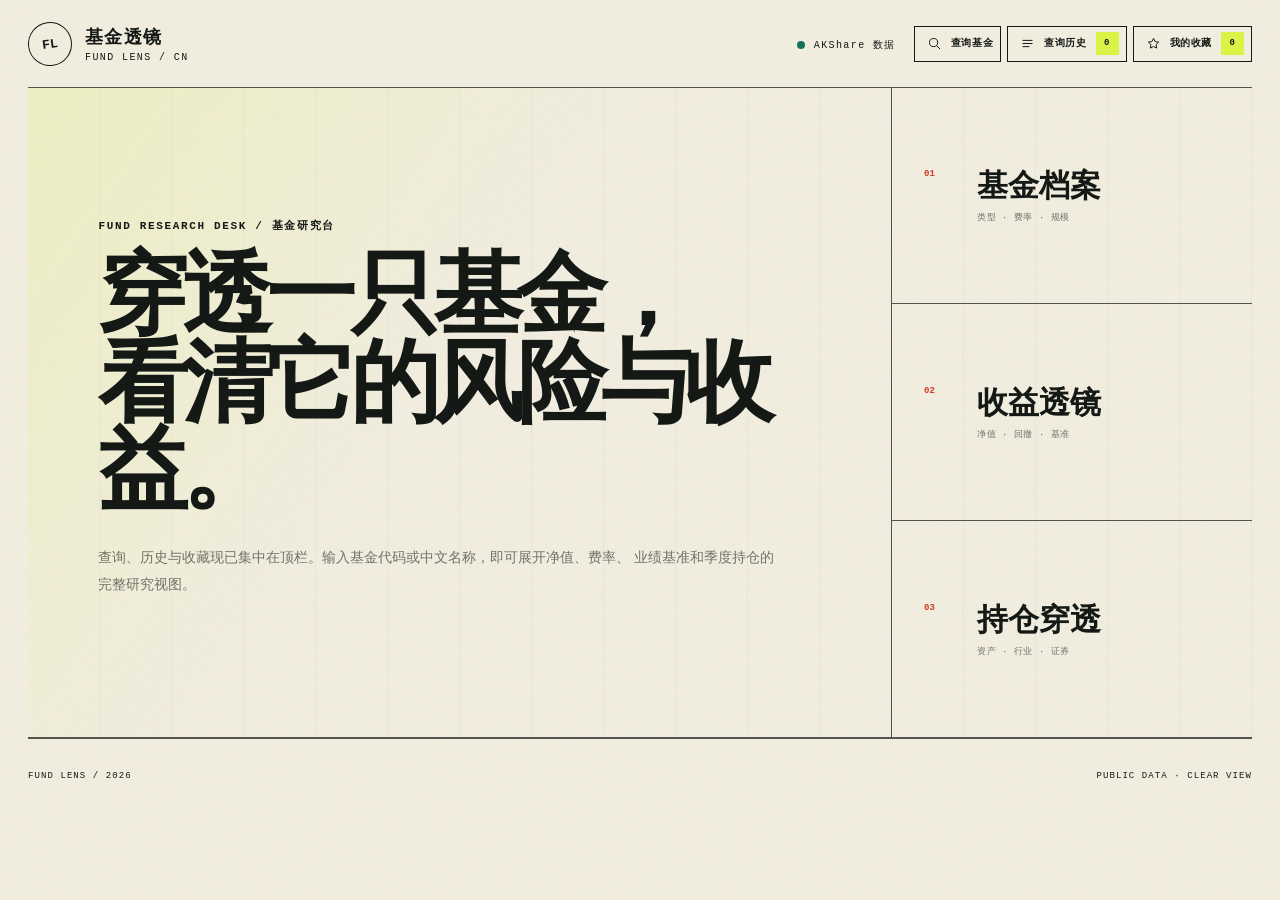
==== commit 0d6eccf2: "feat: 完善基金查询、收藏与 PWA 体验" ====
--- a/static/index.html
+++ b/static/index.html
@@ -2,17 +2,27 @@
 <html lang="zh-CN">
   <head>
     <meta charset="utf-8" />
-    <meta name="viewport" content="width=device-width, initial-scale=1" />
+    <meta
+      name="viewport"
+      content="width=device-width, initial-scale=1, viewport-fit=cover"
+    />
     <meta
       name="description"
-      content="输入基金代码或中文名称，查看基金基础资料、净值、阶段业绩与最新持仓。"
+      content="穿透公募基金的净值、费率、业绩基准与季度持仓，建立更清晰的个人基金研究视图。"
     />
-    <title>基金透镜 · Fund Lens</title>
-    <link
-      rel="icon"
-      href="data:image/svg+xml,%3Csvg xmlns='http://www.w3.org/2000/svg' viewBox='0 0 64 64'%3E%3Ccircle cx='32' cy='32' r='29' fill='%23f1eddf' stroke='%23151916' stroke-width='3'/%3E%3Ctext x='32' y='38' text-anchor='middle' font-family='serif' font-size='18' font-weight='700' fill='%23151916'%3EFL%3C/text%3E%3C/svg%3E"
-    />
-    <link rel="stylesheet" href="/static/styles.css?v=20260802.16" />
+    <meta name="theme-color" content="#151916" />
+    <meta name="application-name" content="基金透镜" />
+    <meta name="mobile-web-app-capable" content="yes" />
+    <meta name="apple-mobile-web-app-capable" content="yes" />
+    <meta name="apple-mobile-web-app-title" content="基金透镜" />
+    <meta name="apple-mobile-web-app-status-bar-style" content="black" />
+    <title>基金透镜｜净值、费率与持仓穿透</title>
+    <link rel="manifest" href="/static/site.webmanifest?v=20260803.4" />
+    <link rel="icon" type="image/svg+xml" href="/static/icons/favicon.svg?v=1" />
+    <link rel="icon" type="image/png" sizes="32x32" href="/static/icons/favicon-32.png?v=1" />
+    <link rel="apple-touch-icon" sizes="180x180" href="/static/icons/apple-touch-icon.png?v=1" />
+    <link rel="stylesheet" href="/static/styles.css?v=20260803.22" />
+    <link rel="stylesheet" href="/static/watchlist.css?v=20260803.6" />
   </head>
   <body>
     <div class="paper-noise" aria-hidden="true"></div>
@@ -65,7 +75,7 @@
           <svg viewBox="0 0 24 24" aria-hidden="true">
             <path d="M12 3.8l2.53 5.13 5.67.82-4.1 4 1 5.65L12 16.73 6.9 19.4l.98-5.65-4.1-4 5.68-.82L12 3.8z" />
           </svg>
-          <span>自选组合</span>
+          <span>我的收藏</span>
           <strong id="watchlist-count">0</strong>
         </button>
       </div>
@@ -77,7 +87,7 @@
           <p class="eyebrow">FUND RESEARCH DESK / 基金研究台</p>
           <h1 id="landing-title">穿透一只基金，<br />看清它的风险与收益。</h1>
           <p>
-            查询、历史与自选组合现已集中在顶栏。输入基金代码或中文名称，即可展开净值、费率、
+            查询、历史与收藏现已集中在顶栏。输入基金代码或中文名称，即可展开净值、费率、
             业绩基准和季度持仓的完整研究视图。
           </p>
         </div>
@@ -322,6 +332,29 @@
               </div>
               <div id="fund-manager-list" class="fund-manager-list"></div>
               <p id="fund-manager-note" class="profile-note">—</p>
+              <details class="fund-manager-history-disclosure">
+                <summary>
+                  <span>历史经理与组合变更</span>
+                  <small id="fund-manager-history-summary">—</small>
+                  <b aria-hidden="true">+</b>
+                </summary>
+                <div class="fund-manager-history-grid">
+                  <section class="fund-manager-history-block" aria-labelledby="fund-manager-history-title">
+                    <div class="fund-manager-subheading">
+                      <h3 id="fund-manager-history-title">历史经理</h3>
+                      <span id="fund-manager-history-count">—</span>
+                    </div>
+                    <div id="fund-manager-history-list" class="fund-manager-history-list"></div>
+                  </section>
+                  <section class="fund-manager-change-block" aria-labelledby="fund-manager-change-title">
+                    <div class="fund-manager-subheading">
+                      <h3 id="fund-manager-change-title">经理组合变更</h3>
+                      <span id="fund-manager-change-count">—</span>
+                    </div>
+                    <ol id="fund-manager-change-list" class="fund-manager-change-list"></ol>
+                  </section>
+                </div>
+              </details>
             </article>
 
             <article class="profile-card fund-company-card">
@@ -577,6 +610,25 @@
             aria-label="阶段涨幅"
             hidden
           >
+            <div class="stage-performance-mobile-help" aria-label="风险指标说明">
+              <span>风险指标说明</span>
+              <button
+                class="metric-help-trigger stage-mobile-metric-help"
+                type="button"
+                data-metric-help="夏普比率"
+                aria-label="查看夏普比率说明"
+                aria-haspopup="dialog"
+                aria-controls="metric-help-dialog"
+              >夏普 <b>i</b></button>
+              <button
+                class="metric-help-trigger stage-mobile-metric-help"
+                type="button"
+                data-metric-help="卡玛比率"
+                aria-label="查看卡玛比率说明"
+                aria-haspopup="dialog"
+                aria-controls="metric-help-dialog"
+              >卡玛 <b>i</b></button>
+            </div>
             <div class="stage-performance-scroll">
               <div class="stage-performance-list-heading">
                 <span>阶段</span>
@@ -1092,15 +1144,21 @@
       aria-labelledby="fund-search-title"
     >
       <div class="utility-sheet search-utility-sheet">
-        <button
-          id="fund-search-close"
-          class="utility-close"
-          type="button"
-          aria-label="关闭基金查询"
-        >
-          <span>关闭</span>
-          <b aria-hidden="true">×</b>
-        </button>
+        <div class="utility-dialog-actions">
+          <a class="utility-page-link" href="/search">
+            <span>独立页面打开</span>
+            <b aria-hidden="true">↗</b>
+          </a>
+          <button
+            id="fund-search-close"
+            class="utility-close"
+            type="button"
+            aria-label="关闭基金查询"
+          >
+            <span>关闭</span>
+            <b aria-hidden="true">×</b>
+          </button>
+        </div>
         <header class="utility-heading search-utility-heading">
           <p class="eyebrow">FUND LOOKUP / 基金查询</p>
           <h2 id="fund-search-title">从代码开始研究</h2>
@@ -1145,7 +1203,7 @@
         </form>
         <footer class="utility-footnote">
           <span>TIP 01</span>
-          <p>查询完成后会自动加入“查询历史”；需要长期跟踪的基金可再加入自选组合。</p>
+          <p>查询完成后会自动加入“查询历史”；需要长期跟踪的基金可加入收藏。</p>
         </footer>
       </div>
     </dialog>
@@ -1194,30 +1252,39 @@
       aria-labelledby="watchlist-title"
     >
       <div class="watchlist-sheet">
-        <button
-          id="watchlist-close"
-          class="watchlist-close"
-          type="button"
-          aria-label="关闭自选组合"
-        >
-          <span>关闭</span>
-          <b aria-hidden="true">×</b>
-        </button>
+        <div class="watchlist-dialog-actions">
+          <a class="watchlist-page-link" href="/watchlist">
+            <span>独立页面打开</span>
+            <b aria-hidden="true">↗</b>
+          </a>
+          <button
+            id="watchlist-close"
+            class="watchlist-close"
+            type="button"
+            aria-label="关闭我的收藏"
+          >
+            <span>关闭</span>
+            <b aria-hidden="true">×</b>
+          </button>
+        </div>
 
         <header class="watchlist-heading">
-          <p class="eyebrow">LOCAL PORTFOLIO / 本地自选</p>
+          <p class="eyebrow">SAVED FUNDS / 本地收藏</p>
           <div class="watchlist-title-line">
-            <h2 id="watchlist-title">我的自选组合</h2>
+            <h2 id="watchlist-title">我的收藏</h2>
             <span id="watchlist-total">0 FUNDS</span>
           </div>
-          <p>
-            把值得持续观察的基金收进同一份研究清单。名称与分类可以自由编辑，数据只写入本机
-            <code>.data/watchlist.json</code>。
-          </p>
         </header>
 
-        <section class="watchlist-toolbar" aria-label="自选基金分类筛选">
-          <div id="watchlist-filters" class="watchlist-filters"></div>
+        <section class="watchlist-toolbar" aria-label="按标签筛选收藏基金">
+          <div class="watchlist-filter-shell">
+            <strong>TAG FILTER</strong>
+            <div
+              id="watchlist-tag-filters"
+              class="watchlist-tag-filters"
+              aria-label="标签快速筛选"
+            ></div>
+          </div>
           <span id="watchlist-feedback" class="watchlist-feedback" aria-live="polite"></span>
         </section>
 
@@ -1230,15 +1297,6 @@
             <p>查询基金后，点击档案右侧的“收藏基金”，它会自动出现在这里。</p>
           </div>
         </section>
-
-        <datalist id="watchlist-category-options">
-          <option value="债基"></option>
-          <option value="偏股"></option>
-          <option value="指数"></option>
-          <option value="货币"></option>
-          <option value="QDII"></option>
-          <option value="其他"></option>
-        </datalist>
       </div>
     </dialog>
 
@@ -1871,6 +1929,6 @@
       <span>PUBLIC DATA · CLEAR VIEW</span>
     </footer>
 
-    <script src="/static/app.js?v=20260802.18" defer></script>
+    <script src="/static/app.js?v=20260803.11" defer></script>
   </body>
 </html>
--- a/static/styles.css
+++ b/static/styles.css
@@ -848,6 +848,10 @@
   margin-top: 12px;
 }
 
+.stage-performance-mobile-help {
+  display: none;
+}
+
 .stage-performance-list-heading,
 .stage-performance-row,
 .periodic-returns-list-heading,
@@ -2673,6 +2677,256 @@
   color: var(--muted);
   font-size: 11px;
   text-align: center;
+}
+
+.fund-manager-history-disclosure {
+  margin-top: 24px;
+  border: 1px solid var(--line-strong);
+  background: rgba(248, 245, 234, 0.32);
+}
+
+.fund-manager-history-disclosure > summary {
+  display: grid;
+  grid-template-columns: minmax(0, 1fr) auto 26px;
+  align-items: center;
+  gap: 14px;
+  padding: 14px 16px;
+  cursor: pointer;
+  list-style: none;
+  user-select: none;
+}
+
+.fund-manager-history-disclosure > summary::-webkit-details-marker {
+  display: none;
+}
+
+.fund-manager-history-disclosure > summary > span {
+  font-family: var(--display);
+  font-size: 14px;
+  font-weight: 700;
+}
+
+.fund-manager-history-disclosure > summary > small {
+  color: var(--muted);
+  font-family: var(--mono);
+  font-size: 8px;
+}
+
+.fund-manager-history-disclosure > summary > b {
+  display: grid;
+  place-items: center;
+  width: 24px;
+  height: 24px;
+  border: 1px solid var(--ink);
+  font-family: var(--mono);
+  font-size: 15px;
+  font-weight: 500;
+  line-height: 1;
+  transition: transform 160ms ease, background-color 160ms ease;
+}
+
+.fund-manager-history-disclosure > summary:hover > b,
+.fund-manager-history-disclosure > summary:focus-visible > b {
+  background: var(--acid);
+}
+
+.fund-manager-history-disclosure[open] > summary {
+  border-bottom: 1px solid var(--line-strong);
+}
+
+.fund-manager-history-disclosure[open] > summary > b {
+  transform: rotate(45deg);
+}
+
+.fund-manager-history-disclosure:not([open]) > .fund-manager-history-grid {
+  display: none;
+}
+
+.fund-manager-history-grid {
+  display: grid;
+  grid-template-columns: minmax(190px, 0.72fr) minmax(320px, 1.28fr);
+}
+
+.fund-manager-history-block,
+.fund-manager-change-block {
+  min-width: 0;
+  padding: 17px;
+}
+
+.fund-manager-history-block {
+  border-right: 1px solid var(--line-strong);
+}
+
+.fund-manager-subheading {
+  display: flex;
+  align-items: baseline;
+  justify-content: space-between;
+  gap: 12px;
+  padding-bottom: 11px;
+  border-bottom: 1px solid var(--line);
+}
+
+.fund-manager-subheading h3 {
+  margin: 0;
+  font-family: var(--display);
+  font-size: 15px;
+  font-weight: 700;
+}
+
+.fund-manager-subheading span {
+  color: var(--muted);
+  font-family: var(--mono);
+  font-size: 8px;
+}
+
+.fund-manager-history-list {
+  display: grid;
+  gap: 9px;
+  margin-top: 12px;
+}
+
+.fund-manager-history-person {
+  padding: 11px 12px;
+  border-left: 2px solid var(--ink);
+  background: var(--paper);
+}
+
+.fund-manager-history-person > div:first-child {
+  display: flex;
+  align-items: baseline;
+  justify-content: space-between;
+  gap: 10px;
+}
+
+.fund-manager-history-person a,
+.fund-manager-history-person strong {
+  color: var(--ink);
+  font-family: var(--display);
+  font-size: 13px;
+  font-weight: 700;
+  text-decoration: none;
+}
+
+.fund-manager-history-person a:hover,
+.fund-manager-history-person a:focus-visible {
+  text-decoration: underline;
+  text-underline-offset: 3px;
+}
+
+.fund-manager-history-person span,
+.fund-manager-history-periods {
+  color: var(--muted);
+  font-family: var(--mono);
+  font-size: 8px;
+}
+
+.fund-manager-history-periods {
+  margin-top: 8px;
+}
+
+.fund-manager-history-periods p {
+  margin: 3px 0 0;
+}
+
+.fund-manager-history-empty,
+.fund-manager-change-empty {
+  margin: 0;
+  padding: 14px 2px;
+  color: var(--muted);
+  font-size: 10px;
+}
+
+.fund-manager-change-list {
+  display: grid;
+  margin: 14px 0 0;
+  padding: 0;
+  list-style: none;
+}
+
+.fund-manager-change {
+  position: relative;
+  display: grid;
+  grid-template-columns: 14px minmax(0, 1fr);
+  gap: 10px;
+  padding-bottom: 15px;
+}
+
+.fund-manager-change:not(:last-child)::before {
+  position: absolute;
+  top: 9px;
+  bottom: -1px;
+  left: 4px;
+  width: 1px;
+  background: var(--line-strong);
+  content: "";
+}
+
+.fund-manager-change-marker {
+  position: relative;
+  z-index: 1;
+  width: 9px;
+  height: 9px;
+  margin-top: 3px;
+  border: 1px solid var(--ink);
+  background: var(--paper);
+}
+
+.fund-manager-change.is-current .fund-manager-change-marker {
+  background: var(--acid);
+  box-shadow: 0 0 0 3px var(--paper);
+}
+
+.fund-manager-change-meta {
+  display: flex;
+  align-items: baseline;
+  justify-content: space-between;
+  gap: 12px;
+  font-family: var(--mono);
+}
+
+.fund-manager-change-meta span {
+  font-size: 9px;
+  font-weight: 700;
+}
+
+.fund-manager-change-meta small {
+  color: var(--muted);
+  font-size: 8px;
+}
+
+.fund-manager-change-names {
+  margin-top: 5px;
+  color: var(--ink);
+  font-family: var(--display);
+  font-size: 13px;
+  font-weight: 700;
+}
+
+.fund-manager-change-names a {
+  color: inherit;
+  text-decoration: none;
+}
+
+.fund-manager-change-names a:hover,
+.fund-manager-change-names a:focus-visible {
+  text-decoration: underline;
+  text-underline-offset: 3px;
+}
+
+.fund-manager-change-return {
+  display: block;
+  margin-top: 4px;
+  color: var(--muted);
+  font-family: var(--mono);
+  font-size: 8px;
+}
+
+.fund-manager-change-return.is-positive {
+  color: var(--red);
+}
+
+.fund-manager-change-return.is-negative {
+  color: var(--green, #32705c);
 }
 
 .fund-company-card {
@@ -5047,6 +5301,50 @@
   background: var(--paper);
 }
 
+.utility-dialog-actions {
+  position: sticky;
+  z-index: 8;
+  top: 0;
+  float: right;
+  display: flex;
+  align-items: stretch;
+}
+
+.utility-page-link {
+  display: inline-flex;
+  align-items: center;
+  gap: 12px;
+  min-height: 44px;
+  padding: 0 14px;
+  border-left: 1px solid var(--ink);
+  border-bottom: 1px solid var(--ink);
+  background: var(--acid);
+  color: var(--ink);
+  font: 700 9px/1 var(--mono);
+  letter-spacing: 0.06em;
+  text-decoration: none;
+  transition:
+    background 150ms ease,
+    color 150ms ease;
+}
+
+.utility-page-link b {
+  font-size: 15px;
+  font-weight: 400;
+}
+
+.utility-page-link:hover,
+.utility-page-link:focus-visible {
+  background: var(--ink);
+  color: var(--paper-light);
+  outline: none;
+}
+
+.utility-dialog-actions .utility-close {
+  position: static;
+  float: none;
+}
+
 .utility-close {
   position: sticky;
   z-index: 8;
@@ -5432,7 +5730,7 @@
 }
 
 .watchlist-heading {
-  min-height: 290px;
+  min-height: 220px;
   padding: 62px 54px 36px;
   border-bottom: 1px solid var(--ink);
   background:
@@ -5467,21 +5765,6 @@
   background: var(--ink);
   color: var(--acid);
   font: 700 10px/1 var(--mono);
-}
-
-.watchlist-heading > p:last-child {
-  max-width: 700px;
-  margin: 22px 0 0;
-  color: var(--muted);
-  font-size: 12px;
-  line-height: 1.8;
-}
-
-.watchlist-heading code {
-  padding: 2px 5px;
-  background: rgba(21, 25, 22, 0.08);
-  color: var(--ink);
-  font: 600 10px/1.4 var(--mono);
 }
 
 .watchlist-toolbar {
@@ -6590,8 +6873,14 @@
   .fund-profile-grid,
   .management-share-layout,
   .profile-people-grid,
-  .fund-manager-list {
+  .fund-manager-list,
+  .fund-manager-history-grid {
     grid-template-columns: 1fr;
+  }
+
+  .fund-manager-history-block {
+    border-right: 0;
+    border-bottom: 1px solid var(--line-strong);
   }
 
   .management-cost-section {
@@ -6725,6 +7014,15 @@
   #nav-history-chart {
     min-height: 310px;
     height: 310px;
+  }
+
+  #nav-history-chart.mobile-chart .nav-grid text {
+    font-size: 12px;
+    font-weight: 600;
+  }
+
+  #nav-history-chart.mobile-chart .nav-grid text.zero-label {
+    font-weight: 800;
   }
 
   .drawdown-decline-line,
@@ -7178,6 +7476,125 @@
   .stage-performance-list-heading,
   .stage-performance-row {
     gap: 8px;
+  }
+
+  .stage-performance-mobile-help {
+    display: flex;
+    align-items: center;
+    justify-content: flex-end;
+    gap: 8px;
+    margin-bottom: 10px;
+    color: var(--muted);
+    font-family: var(--mono);
+    font-size: 9px;
+  }
+
+  .stage-performance-mobile-help > span {
+    margin-right: auto;
+    letter-spacing: 0.08em;
+  }
+
+  .stage-performance-mobile-help .stage-mobile-metric-help {
+    display: inline-flex;
+    align-items: center;
+    gap: 6px;
+    width: auto;
+    height: 28px;
+    padding: 0 8px;
+    border: 1px solid var(--line-strong);
+    background: transparent;
+    color: var(--ink);
+    font: 700 9px/1 var(--mono);
+  }
+
+  .stage-performance-mobile-help .stage-mobile-metric-help b {
+    display: grid;
+    place-items: center;
+    width: 14px;
+    height: 14px;
+    border: 1px solid currentColor;
+    font-size: 8px;
+  }
+
+  .stage-performance-scroll {
+    overflow-x: visible;
+  }
+
+  .stage-performance-list-heading {
+    display: none;
+  }
+
+  .stage-performance-list {
+    display: grid;
+    gap: 11px;
+    border-bottom: 0;
+  }
+
+  .stage-performance-row {
+    grid-template-columns: repeat(2, minmax(0, 1fr));
+    min-width: 0;
+    gap: 0;
+    padding: 0;
+    border: 1px solid var(--line-strong);
+    background: rgba(248, 245, 234, 0.42);
+  }
+
+  .stage-performance-row:last-child {
+    border-bottom: 1px solid var(--line-strong);
+  }
+
+  .stage-performance-row .stage-period {
+    grid-column: 1 / -1;
+    padding: 11px 12px;
+    border-bottom: 1px solid var(--ink);
+    background: rgba(217, 244, 71, 0.12);
+    font-family: var(--display);
+    font-size: 15px;
+    font-weight: 700;
+  }
+
+  .stage-performance-row > strong {
+    display: flex;
+    min-width: 0;
+    min-height: 64px;
+    align-items: flex-start;
+    justify-content: center;
+    flex-direction: column;
+    gap: 5px;
+    padding: 10px 12px;
+    border-bottom: 1px solid var(--line);
+    text-align: left;
+    font-size: 18px;
+  }
+
+  .stage-performance-row > strong::before {
+    color: var(--muted);
+    content: attr(data-label);
+    font: 500 8px/1.2 var(--mono);
+    letter-spacing: 0.05em;
+  }
+
+  .stage-performance-row > strong:nth-child(2),
+  .stage-performance-row > strong:nth-child(5) {
+    border-right: 1px solid var(--line);
+  }
+
+  .stage-performance-row > strong:nth-child(4) {
+    grid-column: 1 / -1;
+    min-height: 52px;
+  }
+
+  .stage-performance-row > strong:nth-last-child(-n + 2) {
+    border-bottom: 0;
+  }
+
+  .stage-performance-row .benchmark-value,
+  .stage-performance-row .relative-value,
+  .stage-performance-row .risk-ratio-value {
+    align-items: flex-start;
+    justify-content: center;
+    font-size: 16px;
+    text-align: left;
   }
 
   .dividend-list-heading {
--- a/static/watchlist.css
+++ b/static/watchlist.css
@@ -0,0 +1,414 @@
+.watchlist-filter-shell {
+  display: flex;
+  align-items: center;
+  min-width: 0;
+  gap: 14px;
+}
+
+.watchlist-dialog-actions {
+  position: sticky;
+  z-index: 8;
+  top: 0;
+  float: right;
+  display: flex;
+  align-items: stretch;
+}
+
+.watchlist-page-link {
+  display: inline-flex;
+  align-items: center;
+  gap: 12px;
+  min-height: 44px;
+  margin: 0;
+  padding: 0 14px;
+  border: 0;
+  border-left: 1px solid var(--ink);
+  border-bottom: 1px solid var(--ink);
+  background: var(--acid);
+  color: var(--ink);
+  font: 700 9px/1 var(--mono);
+  letter-spacing: 0.06em;
+  text-decoration: none;
+  transition:
+    background 150ms ease,
+    color 150ms ease,
+    transform 150ms ease;
+}
+
+.watchlist-page-link b {
+  font-size: 15px;
+  font-weight: 400;
+}
+
+.watchlist-page-link:hover,
+.watchlist-page-link:focus-visible {
+  background: var(--ink);
+  color: var(--paper-light);
+  outline: none;
+  transform: translateY(-1px);
+}
+
+.watchlist-dialog-actions .watchlist-close {
+  position: static;
+  float: none;
+}
+
+.watchlist-filter-shell > strong {
+  flex: 0 0 auto;
+  color: var(--red);
+  font: 800 9px/1 var(--mono);
+  letter-spacing: 0.1em;
+}
+
+.watchlist-tag-filters {
+  display: flex;
+  gap: 5px;
+  min-width: 0;
+  overflow-x: auto;
+  scrollbar-width: thin;
+  scrollbar-color: var(--line-strong) transparent;
+}
+
+.watchlist-tag-filter {
+  display: inline-flex;
+  align-items: center;
+  gap: 9px;
+  flex: 0 0 auto;
+  min-height: 34px;
+  padding: 0 10px;
+  border: 1px solid var(--line);
+  background: transparent;
+  color: var(--muted);
+  font: 700 9px/1 var(--mono);
+  cursor: pointer;
+  transition:
+    border-color 140ms ease,
+    background 140ms ease,
+    color 140ms ease;
+}
+
+.watchlist-tag-filter small {
+  color: var(--red);
+  font: 800 8px/1 var(--mono);
+}
+
+.watchlist-tag-filter:hover,
+.watchlist-tag-filter:focus-visible,
+.watchlist-tag-filter.active {
+  border-color: var(--ink);
+  background: var(--ink);
+  color: var(--paper-light);
+  outline: none;
+}
+
+.watchlist-tag-filter.active small {
+  color: var(--acid);
+}
+
+.watchlist-card-main {
+  grid-template-columns: 48px minmax(220px, 1fr) minmax(170px, 0.55fr);
+}
+
+.watchlist-tags,
+.watchlist-editor-tags {
+  display: flex;
+  flex-wrap: wrap;
+  align-items: center;
+  gap: 5px;
+}
+
+.watchlist-tag {
+  display: inline-flex;
+  align-items: center;
+  min-height: 27px;
+  padding: 0 9px;
+  border: 1px solid var(--line-strong);
+  background: rgba(255, 255, 255, 0.34);
+  color: var(--ink);
+  font: 700 9px/1 var(--mono);
+  white-space: nowrap;
+}
+
+:is(.watchlist-tag, .watchlist-tag-filter, .watchlist-tag-choice)[data-tag-tone] {
+  --tag-bg: #e9e4d6;
+  --tag-border: #9f9682;
+  --tag-text: #4d4638;
+  --tag-strong: #4d4638;
+  --tag-active-text: #fffdf5;
+}
+
+:is(.watchlist-tag, .watchlist-tag-filter, .watchlist-tag-choice)[data-tag-tone="holding"] {
+  --tag-bg: #d9f447;
+  --tag-border: #768817;
+  --tag-text: #293200;
+  --tag-strong: #465300;
+}
+
+:is(.watchlist-tag, .watchlist-tag-filter, .watchlist-tag-choice)[data-tag-tone="bond"] {
+  --tag-bg: #dbeaf2;
+  --tag-border: #7698aa;
+  --tag-text: #24485a;
+  --tag-strong: #315f75;
+}
+
+:is(.watchlist-tag, .watchlist-tag-filter, .watchlist-tag-choice)[data-tag-tone="equity"] {
+  --tag-bg: #f1d7d0;
+  --tag-border: #b96f60;
+  --tag-text: #722a20;
+  --tag-strong: #923b2f;
+}
+
+:is(.watchlist-tag, .watchlist-tag-filter, .watchlist-tag-choice)[data-tag-tone="index"] {
+  --tag-bg: #dce2f3;
+  --tag-border: #7b88b3;
+  --tag-text: #303d70;
+  --tag-strong: #43538c;
+}
+
+:is(.watchlist-tag, .watchlist-tag-filter, .watchlist-tag-choice)[data-tag-tone="growth"] {
+  --tag-bg: #f2dfb5;
+  --tag-border: #b88b32;
+  --tag-text: #62450c;
+  --tag-strong: #805b12;
+}
+
+:is(.watchlist-tag, .watchlist-tag-filter, .watchlist-tag-choice)[data-tag-tone="value"] {
+  --tag-bg: #e4dac9;
+  --tag-border: #947958;
+  --tag-text: #503d28;
+  --tag-strong: #665036;
+}
+
+:is(.watchlist-tag, .watchlist-tag-filter, .watchlist-tag-choice)[data-tag-tone="dividend"] {
+  --tag-bg: #eed5df;
+  --tag-border: #a86882;
+  --tag-text: #652942;
+  --tag-strong: #843a59;
+}
+
+:is(.watchlist-tag, .watchlist-tag-filter, .watchlist-tag-choice)[data-tag-tone="low-risk"] {
+  --tag-bg: #d8e8df;
+  --tag-border: #70917f;
+  --tag-text: #2b4c3b;
+  --tag-strong: #3e6954;
+}
+
+:is(.watchlist-tag, .watchlist-tag-filter, .watchlist-tag-choice)[data-tag-tone="cash"] {
+  --tag-bg: #e5edcf;
+  --tag-border: #8a9c58;
+  --tag-text: #465522;
+  --tag-strong: #5e702c;
+}
+
+:is(.watchlist-tag, .watchlist-tag-filter, .watchlist-tag-choice)[data-tag-tone="global"] {
+  --tag-bg: #dfd8ee;
+  --tag-border: #8675a9;
+  --tag-text: #49386a;
+  --tag-strong: #604c88;
+}
+
+:is(.watchlist-tag, .watchlist-tag-filter, .watchlist-tag-choice)[data-tag-tone="custom-0"] {
+  --tag-bg: #f0dfcb;
+  --tag-border: #a88058;
+  --tag-text: #5d4025;
+  --tag-strong: #795534;
+}
+
+:is(.watchlist-tag, .watchlist-tag-filter, .watchlist-tag-choice)[data-tag-tone="custom-1"] {
+  --tag-bg: #d8e8e7;
+  --tag-border: #668e8b;
+  --tag-text: #28504d;
+  --tag-strong: #376b67;
+}
+
+:is(.watchlist-tag, .watchlist-tag-filter, .watchlist-tag-choice)[data-tag-tone="custom-2"] {
+  --tag-bg: #e8dce8;
+  --tag-border: #9a7297;
+  --tag-text: #5a3457;
+  --tag-strong: #754971;
+}
+
+:is(.watchlist-tag, .watchlist-tag-filter, .watchlist-tag-choice)[data-tag-tone="custom-3"] {
+  --tag-bg: #e2e3ce;
+  --tag-border: #8a8e59;
+  --tag-text: #4c5026;
+  --tag-strong: #666a36;
+}
+
+.watchlist-tag[data-tag-tone],
+.watchlist-tag-filter[data-tag-tone],
+.watchlist-editor .watchlist-tag-choice[data-tag-tone] {
+  border-color: var(--tag-border);
+  background: var(--tag-bg);
+  color: var(--tag-text);
+}
+
+.watchlist-tag-filter[data-tag-tone] small {
+  color: currentColor;
+  opacity: 0.68;
+}
+
+.watchlist-tag-filter[data-tag-tone]:hover,
+.watchlist-tag-filter[data-tag-tone]:focus-visible,
+.watchlist-tag-filter[data-tag-tone].active,
+.watchlist-editor .watchlist-tag-choice[data-tag-tone]:hover {
+  border-color: var(--tag-strong);
+  background: var(--tag-strong);
+  color: var(--tag-active-text);
+}
+
+.watchlist-editor .watchlist-tag.removable[data-tag-tone] {
+  border-color: var(--tag-border);
+  background: var(--tag-bg);
+  color: var(--tag-text);
+}
+
+.watchlist-editor .watchlist-tag.removable[data-tag-tone]:hover {
+  border-color: var(--red);
+  background: var(--red);
+  color: var(--paper-light);
+}
+
+.watchlist-editor .watchlist-tag-choice[data-tag-tone]:disabled {
+  border-color: var(--tag-border);
+  background: var(--tag-bg);
+  color: var(--tag-text);
+  opacity: 0.46;
+}
+
+.watchlist-editor {
+  grid-template-columns: minmax(0, 1fr) minmax(220px, 0.7fr);
+  align-items: stretch;
+}
+
+.watchlist-editor-heading {
+  grid-column: 1 / -1;
+  display: flex;
+  align-items: baseline;
+  justify-content: space-between;
+  padding-bottom: 10px;
+  border-bottom: 1px solid var(--line);
+}
+
+.watchlist-editor-heading strong {
+  font: 600 19px/1 var(--display);
+}
+
+.watchlist-editor-heading small,
+.watchlist-tags-empty {
+  color: var(--muted);
+  font: 600 9px/1.4 var(--mono);
+}
+
+.watchlist-editor-tags {
+  grid-column: 1 / -1;
+  min-height: 29px;
+}
+
+.watchlist-editor .watchlist-tag.removable {
+  min-height: 29px;
+  padding-inline: 9px;
+  border-color: var(--ink);
+  background: var(--ink);
+  color: var(--paper-light);
+}
+
+.watchlist-editor .watchlist-tag.removable:hover {
+  border-color: var(--red);
+  background: var(--red);
+}
+
+.watchlist-editor > .watchlist-tag-input-row {
+  grid-column: 1 / -1;
+  display: grid;
+  grid-template-columns: minmax(0, 1fr) auto;
+  align-items: end;
+  gap: 5px;
+  width: min(430px, 100%);
+}
+
+.watchlist-editor > .watchlist-tag-input-row[hidden] {
+  display: none;
+}
+
+.watchlist-tag-input-row > button {
+  min-height: 38px;
+}
+
+.watchlist-editor > .watchlist-tag-suggestions {
+  grid-column: 1 / -1;
+  display: flex;
+  flex-wrap: wrap;
+  align-items: flex-end;
+  align-content: end;
+  gap: 5px;
+}
+
+.watchlist-tag-suggestions > span {
+  flex-basis: 100%;
+  margin-bottom: 3px;
+  color: var(--muted);
+  font: 700 9px/1 var(--mono);
+  letter-spacing: 0.06em;
+}
+
+.watchlist-editor .watchlist-tag-choice:disabled {
+  border-color: var(--ink);
+  background: rgba(21, 25, 22, 0.08);
+  color: var(--muted);
+  cursor: default;
+}
+
+.watchlist-editor .watchlist-tag-choice.custom {
+  border-color: var(--red);
+  background: transparent;
+  color: var(--red);
+}
+
+.watchlist-editor .watchlist-tag-choice.custom:hover,
+.watchlist-editor .watchlist-tag-choice.custom[aria-expanded="true"] {
+  border-color: var(--red);
+  background: var(--red);
+  color: var(--paper-light);
+}
+
+.watchlist-editor > .watchlist-editor-actions {
+  grid-column: 1 / -1;
+  display: flex;
+  justify-content: flex-end;
+  gap: 5px;
+  padding-top: 4px;
+}
+
+@media (max-width: 720px) {
+  .watchlist-filter-shell {
+    width: 100%;
+    align-items: stretch;
+    flex-direction: column;
+    gap: 8px;
+  }
+
+  .watchlist-tag-filters {
+    width: calc(100vw - 44px);
+    padding-bottom: 3px;
+  }
+
+  .watchlist-card-main {
+    grid-template-columns: 30px minmax(0, 1fr);
+  }
+
+  .watchlist-tags {
+    grid-column: 2;
+    justify-self: start;
+  }
+
+  .watchlist-editor {
+    grid-template-columns: 1fr;
+  }
+
+  .watchlist-editor > .watchlist-tag-suggestions,
+  .watchlist-editor > .watchlist-editor-actions,
+  .watchlist-editor > .watchlist-tag-input-row {
+    grid-column: 1;
+  }
+}
